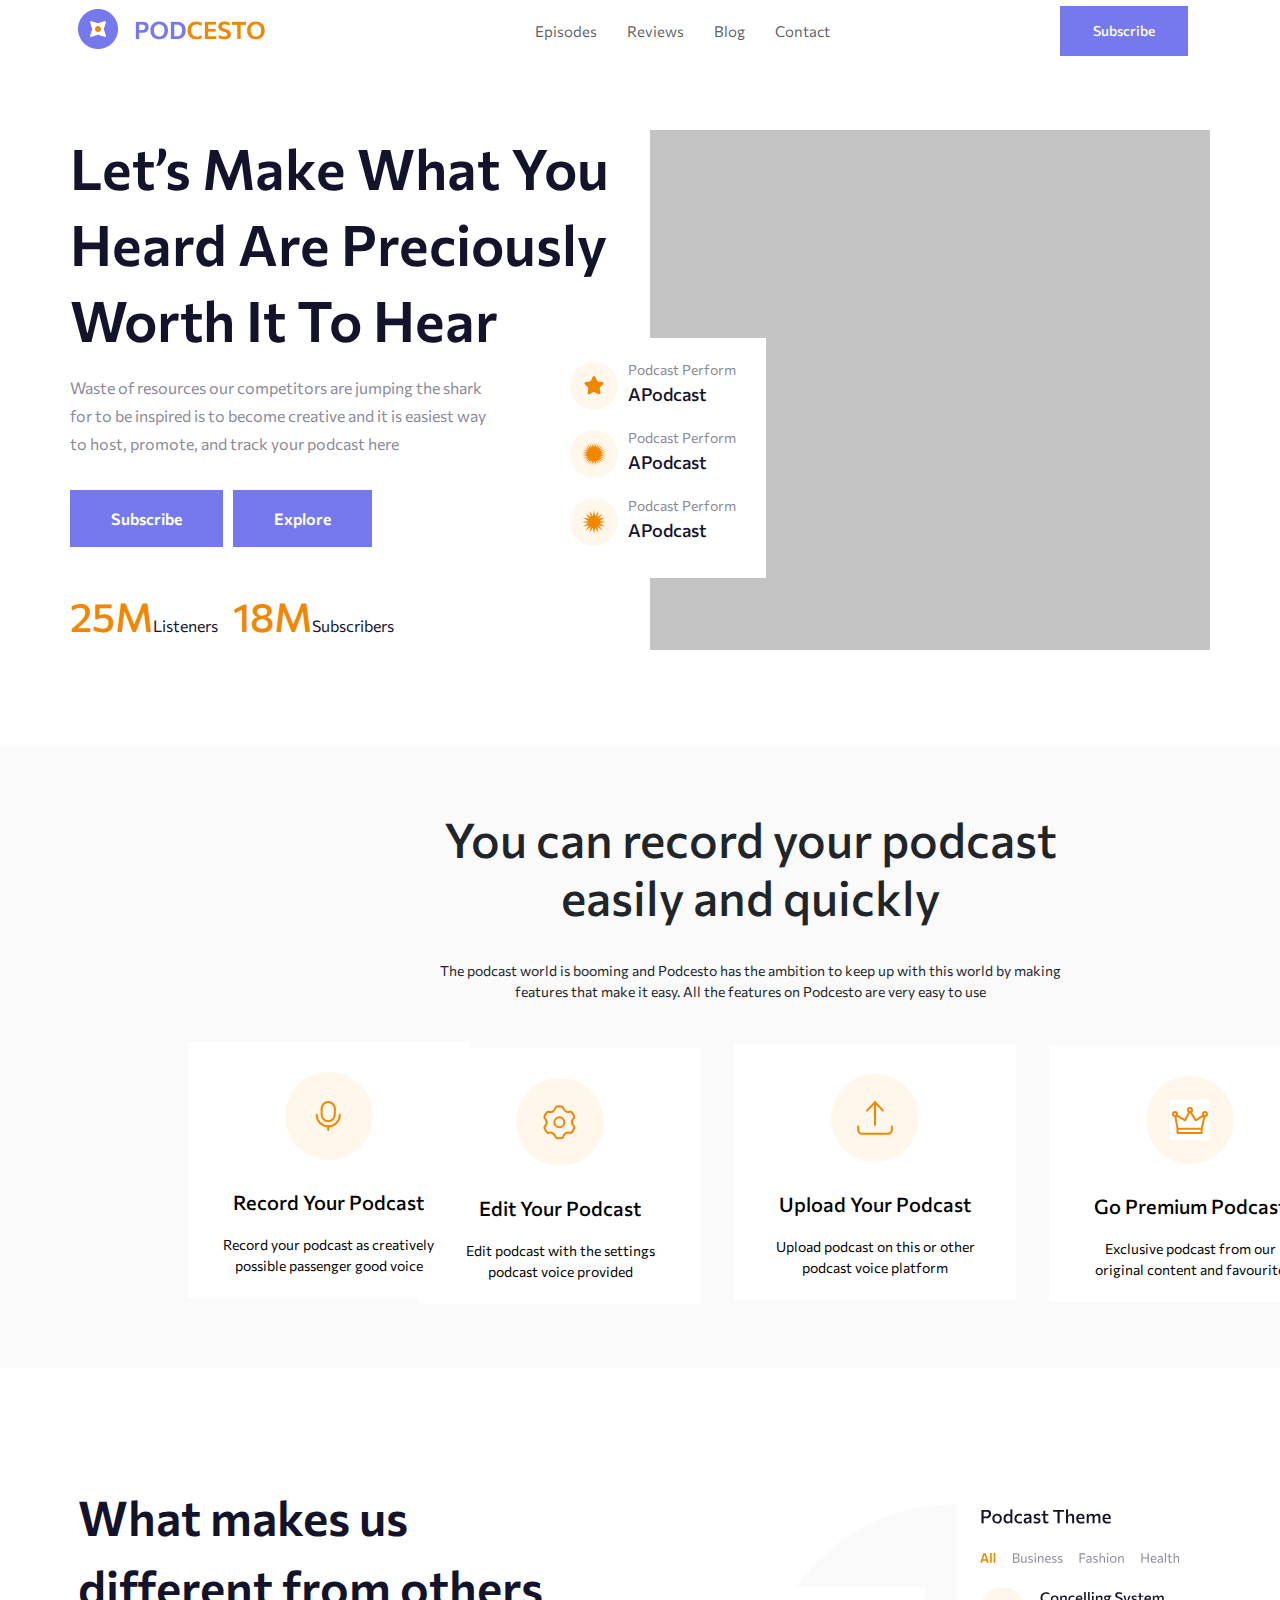
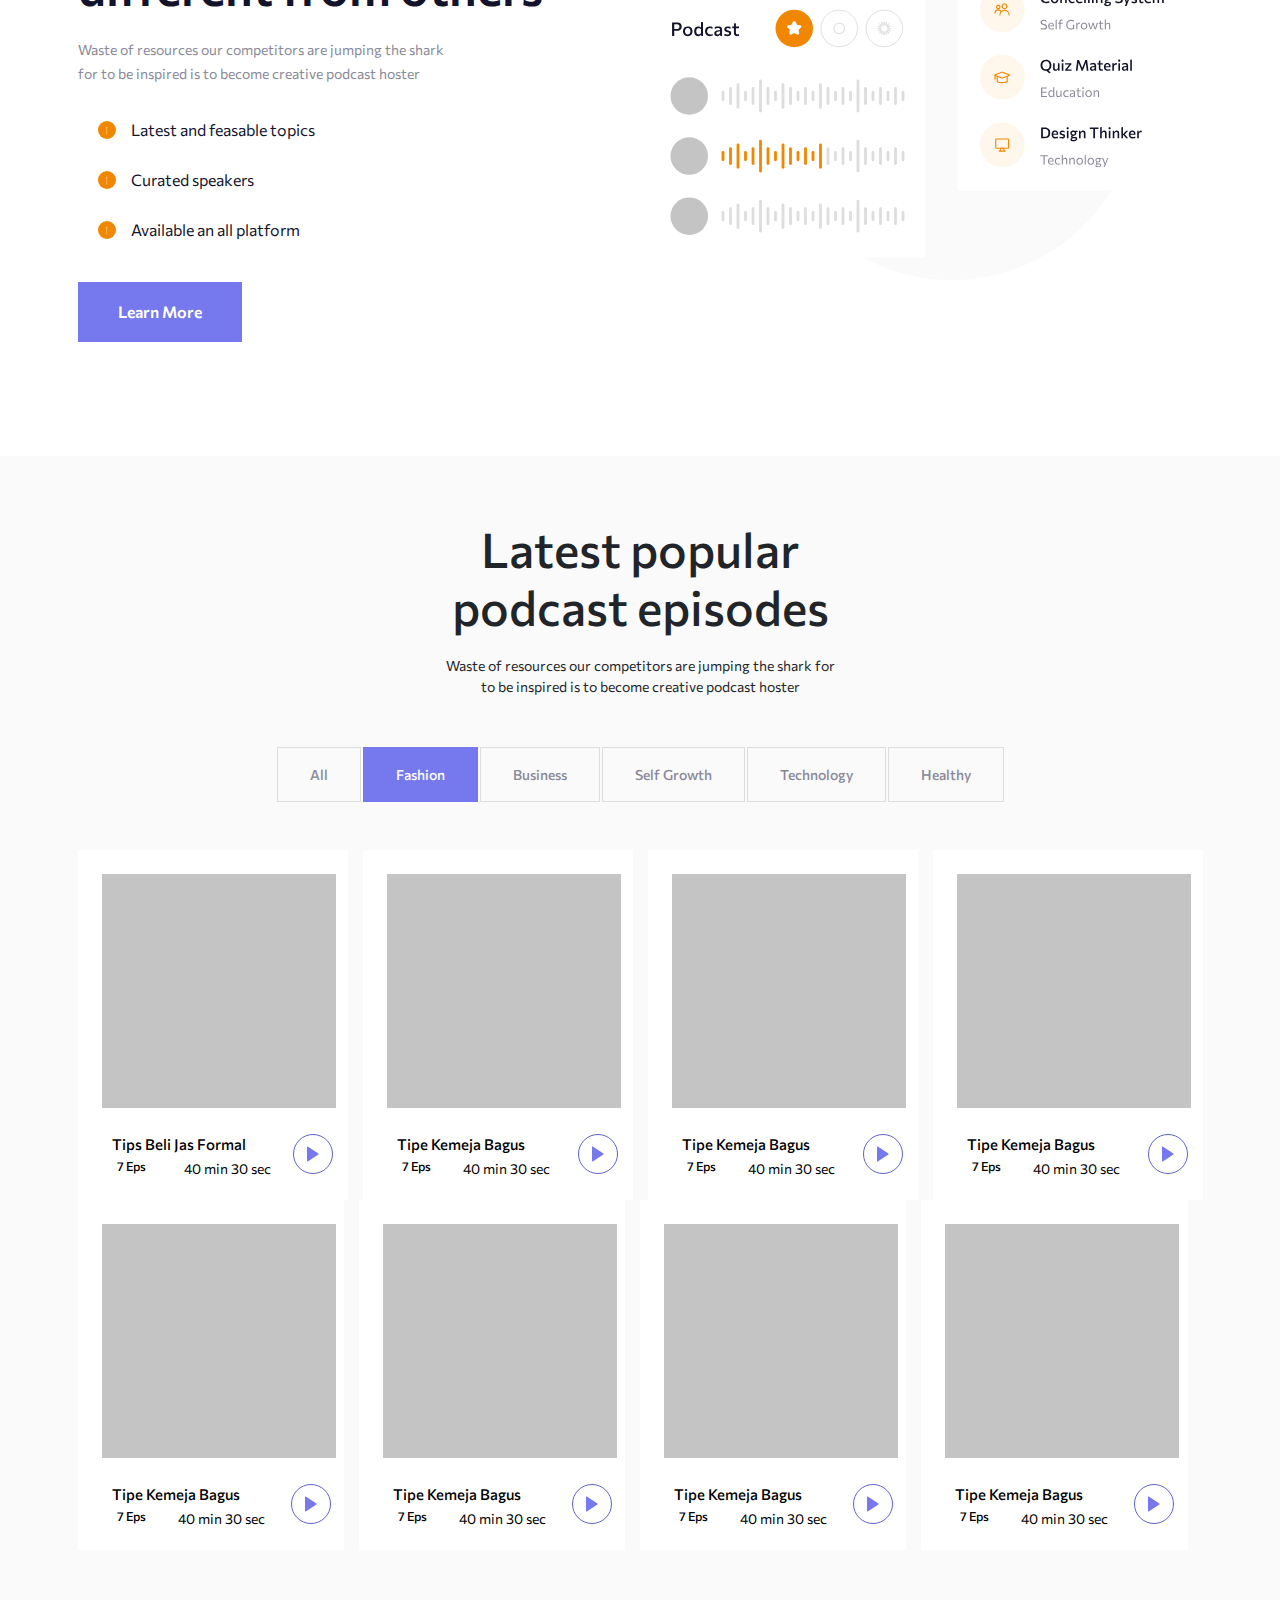
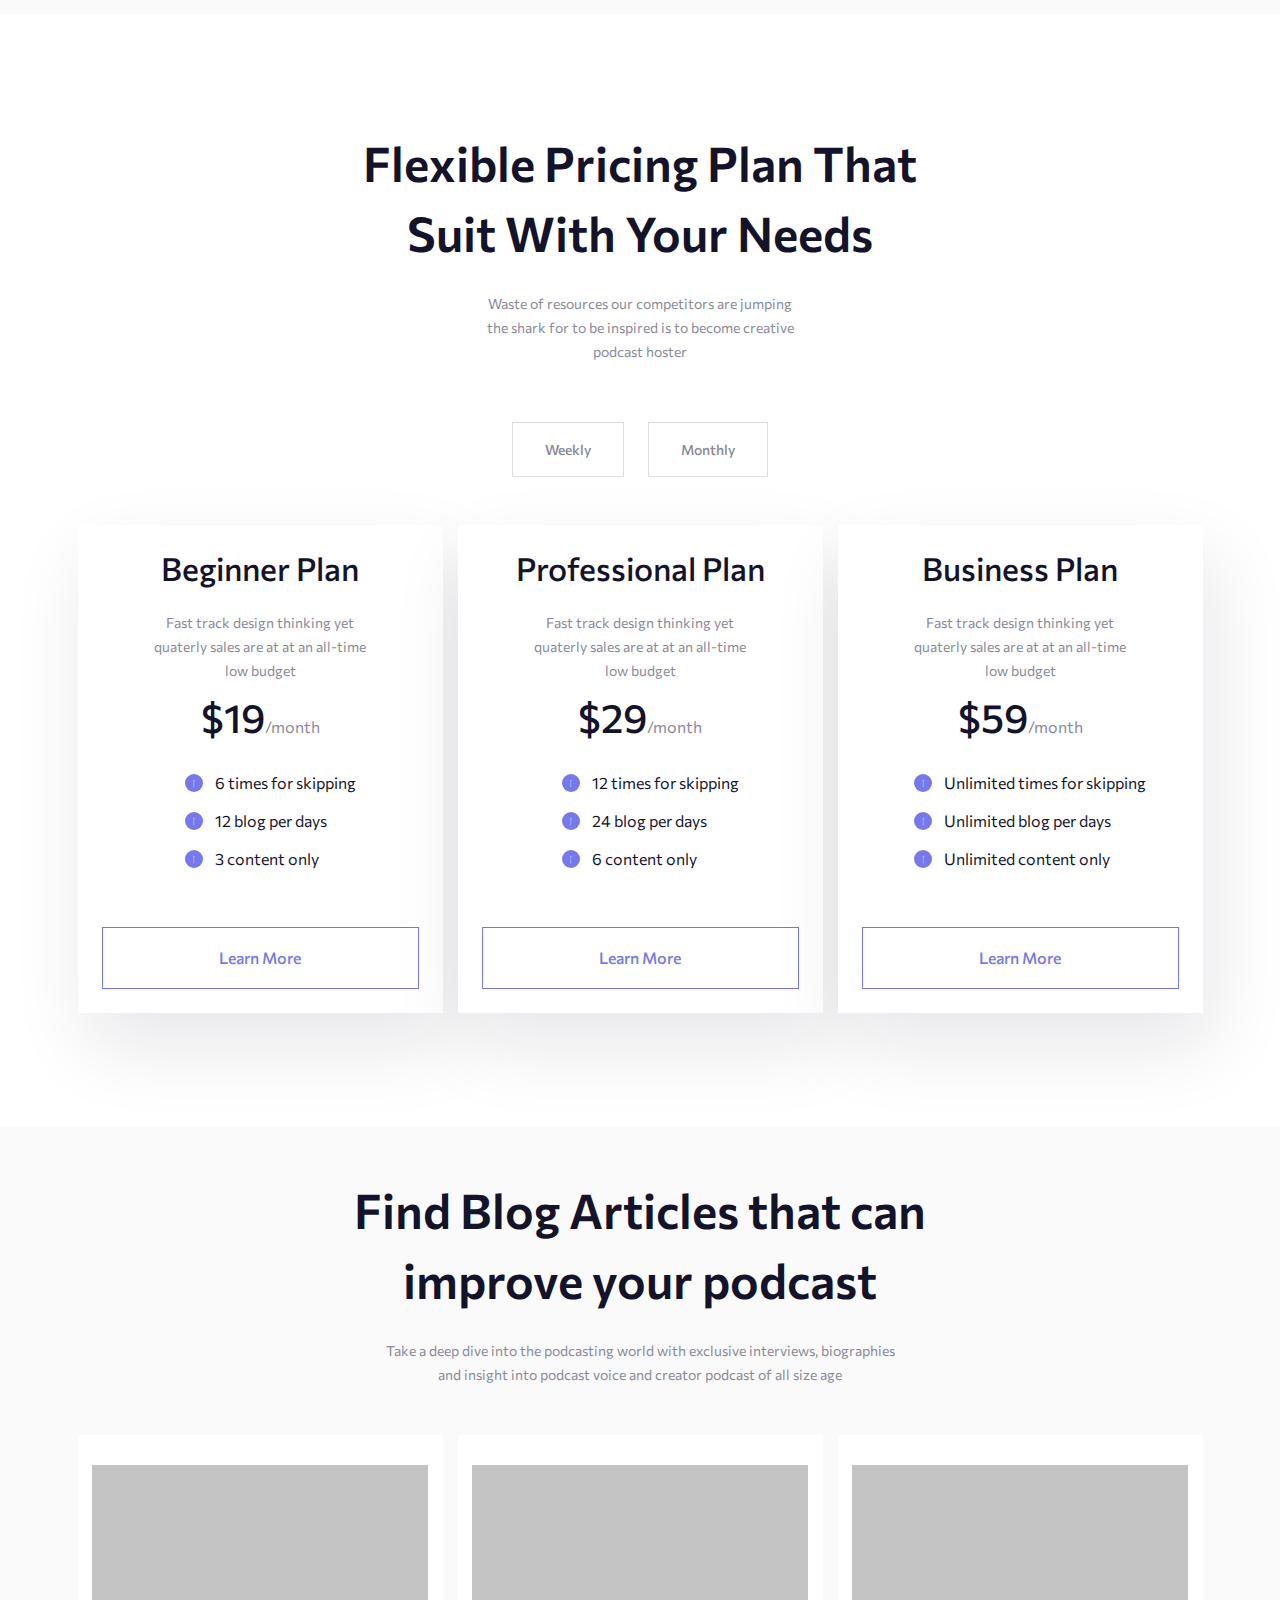
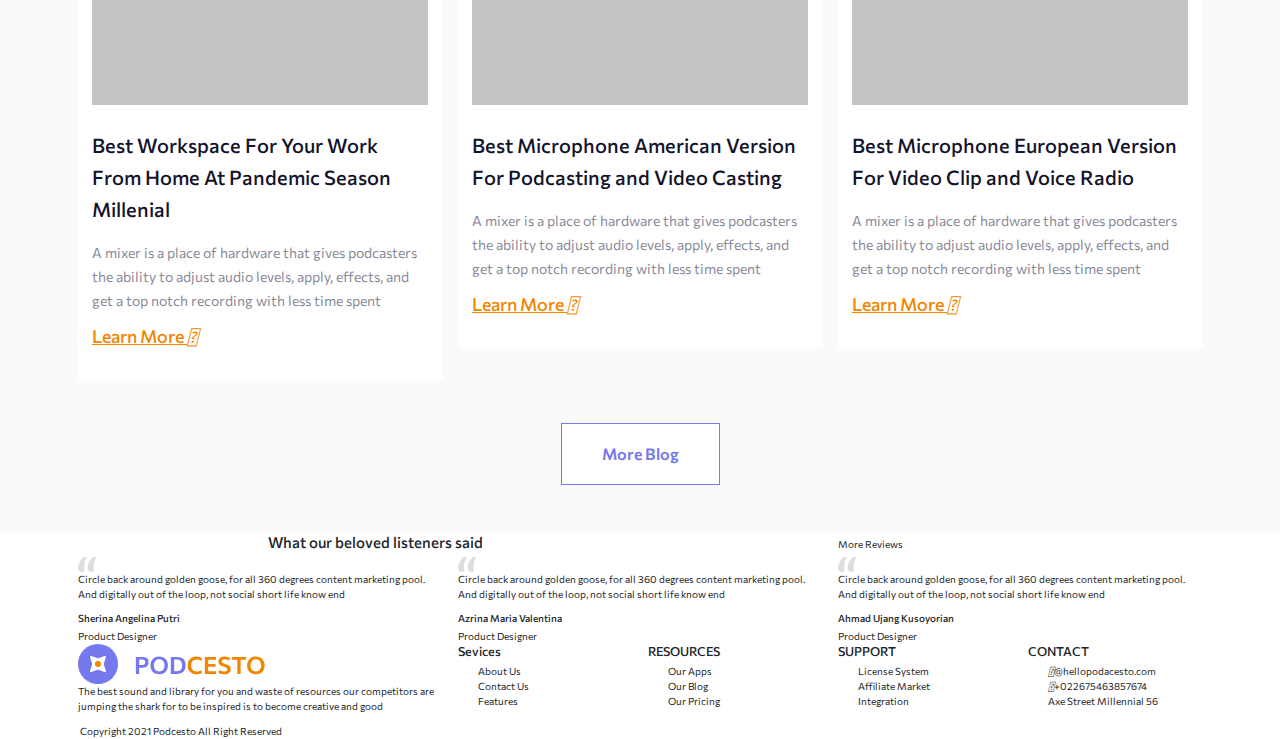
==== index.html @ 0f90b93a "html added from asma-dev" ====
<!DOCTYPE html>
<html lang="en">
<head>
    <meta charset="UTF-8">
    <meta name="viewport" content="width=device-width, initial-scale=1.0">
    <title>Podacesto</title>
    <link href="https://cdn.jsdelivr.net/npm/bootstrap@5.3.3/dist/css/bootstrap.min.css" rel="stylesheet" integrity="sha384-QWTKZyjpPEjISv5WaRU9OFeRpok6YctnYmDr5pNlyT2bRjXh0JMhjY6hW+ALEwIH" crossorigin="anonymous">
    <link href="https://fonts.googleapis.com/css2?family=Commissioner:wght@100..900&display=swap" rel="stylesheet">
    <link rel="stylesheet" href="./css/style.css">
    <link rel="stylesheet" href="./css/responsive.css">
  <meta charset="UTF-8">
  <meta name="viewport" content="width=device-width, initial-scale=1.0">
  <title>Websote</title>


  <link rel="stylesheet" href="css/style.css">
  <link rel="stylesheet" href="css/srtyleone.css">
  <link rel="stylesheet" href="css/styletwo.css">
  <link href="https://cdn.jsdelivr.net/npm/bootstrap@5.3.3/dist/css/bootstrap.min.css" rel="stylesheet"
    integrity="sha384-QWTKZyjpPEjISv5WaRU9OFeRpok6YctnYmDr5pNlyT2bRjXh0JMhjY6hW+ALEwIH" crossorigin="anonymous">
  <link href="https://fonts.googleapis.com/css?family=Alegreya+Sans" rel="stylesheet">
  <link rel="stylesheet" href="https://maxcdn.bootstrapcdn.com/font-awesome/4.6.3/css/font-awesome.min.css"
    type="text/css" />
  <link rel="stylesheet" href="https://maxcdn.bootstrapcdn.com/bootstrap/3.3.7/css/bootstrap.min.css"
    integrity="sha384-BVYiiSIFeK1dGmJRAkycuHAHRg32OmUcww7on3RYdg4Va+PmSTsz/K68vbdEjh4u" crossorigin="anonymous">
  <link href='https://unpkg.com/boxicons@2.1.4/css/boxicons.min.css' rel='stylesheet'>
  <link rel="stylesheet" href="css/style.css">
  <link rel="stylesheet" href="css/srtyleone.css">
  <link rel="stylesheet" href="css/styletwo.css">
  <link href="https://cdn.jsdelivr.net/npm/bootstrap@5.3.3/dist/css/bootstrap.min.css" rel="stylesheet"
    integrity="sha384-QWTKZyjpPEjISv5WaRU9OFeRpok6YctnYmDr5pNlyT2bRjXh0JMhjY6hW+ALEwIH" crossorigin="anonymous">
</head>
<body>

  
  <!-- ========= navbar Start ========= -->
  <nav class="navbar navbar-expand-lg">
    <div class="container">
      <a class="navbar-brand" href="#">
            <img src="./images/Logo.png" alt="Logo">
          </a>
          <button class="navbar-toggler" type="button" data-bs-toggle="collapse" data-bs-target="#navbarTogglerDemo02" aria-controls="navbarTogglerDemo02" aria-expanded="false" aria-label="Toggle navigation">
            <span class="navbar-toggler-icon"></span>
          </button>
          <div class="collapse navbar-collapse" id="navbarTogglerDemo02">
            <ul class="navbar-nav mx-auto mb-2 mb-lg-0">
              <li class="nav-item mx-3">
                <a class="nav-link" aria-current="page" href="#">Episodes</a>
              </li>
              <li class="nav-item mx-3">
                <a class="nav-link" aria-current="page" href="#">Reviews</a>
              </li>
              <li class="nav-item mx-3">
                <a class="nav-link" aria-current="page" href="#">Blog</a>
              </li>
              <li class="nav-item mx-3">
                <a class="nav-link" aria-current="page" href="#">Contact</a>
              </li>
            </ul>
            <button>Subscribe</button>
          </div>
        </div>
      </nav>

      <!-- ========= navbar End ========= -->

      <!-- ========= Banner Start ========= -->
      
      <section id="banner">
        <div class="container">
              <div class="row flex-column-reverse flex-lg-row">
                  <div class="col-lg-6">
                    <div class="left text-center text-lg-start">
                      <h1>
                        Let’s Make What You Heard Are Preciously Worth It To Hear
                      </h1>
                          <p class="p">
                              Waste of resources our competitors are jumping the shark for to be inspired is to become creative and it is easiest way to host, promote, and track your podcast here
                          </p>
                          <div class="btns d-flex column-gap-3 text-center justify-content-lg-start justify-content-center">
                            <button>Subscribe</button>
                            <button>Explore</button>
                          </div>
                          <div class="Succese d-flex column-gap-4 justify-content-center justify-content-lg-start">
                              <span class="text-center text-lg-start">
                                <strong>25M</strong>Listeners
                              </span>
                              <span>
                                <strong>18M</strong>Subscribers
                              </span>
                            </div>
                    </div>
                  </div>
                  <div class="col-lg-6">
                    <div class="right">
                      <div class="pic-box ms-auto">
                        <div class="perform-box">
                            <div class="perform d-flex column-gap-lg-3 column-gap-2 mb-lg-4 mb-2">
                                <div class="icon">
                                    <svg xmlns="http://www.w3.org/2000/svg" width="48" height="48" viewBox="0 0 48 48" fill="none">
                                        <circle cx="24" cy="24" r="24" fill="#FFF7EC"/>
                                        <path d="M22.6379 14.953C23.174 13.7907 24.826 13.7907 25.3621 14.953L27.034 18.5776C27.2525 19.0513 27.7014 19.3775 28.2194 19.4389L32.1833 19.9089C33.4544 20.0596 33.9649 21.6307 33.0251 22.4997L30.0945 25.2099C29.7115 25.5641 29.5401 26.0918 29.6417 26.6035L30.4196 30.5186C30.6691 31.774 29.3327 32.745 28.2157 32.1198L24.7327 30.1701C24.2775 29.9153 23.7225 29.9153 23.2673 30.1701L19.7843 32.1198C18.6673 32.745 17.3309 31.774 17.5804 30.5186L18.3583 26.6035C18.4599 26.0918 18.2885 25.5641 17.9055 25.2099L14.9749 22.4997C14.0351 21.6307 14.5456 20.0596 15.8167 19.9089L19.7806 19.4389C20.2986 19.3775 20.7475 19.0513 20.966 18.5776L22.6379 14.953Z" fill="#F18701"/>
                                      </svg>
                                </div>
                                <div class="txt">
                                    <h6>Podcast Perform</h6>
                                    <p>APodcast</p>
                                </div>
                            </div>
                            <div class="perform d-flex column-gap-lg-3 column-gap-2 mb-lg-4 mb-2">
                                <div class="icon">
                                  <svg xmlns="http://www.w3.org/2000/svg" width="48" height="48" viewBox="0 0 48 48" fill="none">
                                        <circle cx="24" cy="24" r="24" fill="#FFF7EC"/>
                                        <path d="M24 12L24.6587 17.3124L26.3411 12.2306L25.9507 17.5694L28.5922 12.9134L27.1678 18.0735L30.6668 14.0224L28.2631 18.8054L32.4853 15.5147L29.1946 19.7369L33.9776 17.3332L29.9265 20.8322L35.0866 19.4078L30.4306 22.0493L35.7694 21.6589L30.6876 23.3413L36 24L30.6876 24.6587L35.7694 26.3411L30.4306 25.9507L35.0866 28.5922L29.9265 27.1678L33.9776 30.6668L29.1946 28.2631L32.4853 32.4853L28.2631 29.1946L30.6668 33.9776L27.1678 29.9265L28.5922 35.0866L25.9507 30.4306L26.3411 35.7694L24.6587 30.6876L24 36L23.3413 30.6876L21.6589 35.7694L22.0493 30.4306L19.4078 35.0866L20.8322 29.9265L17.3332 33.9776L19.7369 29.1946L15.5147 32.4853L18.8054 28.2631L14.0224 30.6668L18.0735 27.1678L12.9134 28.5922L17.5694 25.9507L12.2306 26.3411L17.3124 24.6587L12 24L17.3124 23.3413L12.2306 21.6589L17.5694 22.0493L12.9134 19.4078L18.0735 20.8322L14.0224 17.3332L18.8054 19.7369L15.5147 15.5147L19.7369 18.8054L17.3332 14.0224L20.8322 18.0735L19.4078 12.9134L22.0493 17.5694L21.6589 12.2306L23.3413 17.3124L24 12Z" fill="#F18701"/>
                                      </svg>
                                </div>
                                <div class="txt">
                                    <h6>Podcast Perform</h6>
                                    <p>APodcast</p>
                                </div>
                            </div>
                            <div class="perform d-flex column-gap-lg-3 column-gap-2">
                                <div class="icon">
                                    <svg xmlns="http://www.w3.org/2000/svg" width="48" height="48" viewBox="0 0 48 48" fill="none">
                                        <circle cx="24" cy="24" r="24" fill="#FFF7EC"/>
                                        <path d="M24 12L25.1237 18.3507L28.5922 12.9134L27.2001 19.2107L32.4853 15.5147L28.7893 20.7999L35.0866 19.4078L29.6493 22.8763L36 24L29.6493 25.1237L35.0866 28.5922L28.7893 27.2001L32.4853 32.4853L27.2001 28.7893L28.5922 35.0866L25.1237 29.6493L24 36L22.8763 29.6493L19.4078 35.0866L20.7999 28.7893L15.5147 32.4853L19.2107 27.2001L12.9134 28.5922L18.3507 25.1237L12 24L18.3507 22.8763L12.9134 19.4078L19.2107 20.7999L15.5147 15.5147L20.7999 19.2107L19.4078 12.9134L22.8763 18.3507L24 12Z" fill="#F18701"/>
                                      </svg>
                                </div>
                                <div class="txt">
                                    <h6>Podcast Perform</h6>
                                    <p>APodcast</p>
                                </div>
                            </div>
                        </div>
                    </div>
                    </div> 
                  </div>
                </div>
            </div>
        </section>
        
        <!-- ========= Banner End ========= -->


        <!--About section Start-->
        <section class="about" id="about">
          <div class="container">
            <center>
              <center>
                <h1 style="font-size: 48px;">You can record your podcast
                  <br> easily and quickly
                </h1>
                <br><br>
                <p style="font-size: 14px;">The podcast world is booming and Podcesto has the ambition to keep up with this
                  world by making <br>
                  features that make it easy. All the features on Podcesto are very easy to use</p>
              </center>
              <br><br>
              <div class="" style="display: flex;">
                <div class="box_5" style="width: 282px;height: 256px;background-color: #ffff;">
                  <div class="row">
                    <div class="col-md-3 col-sm-6">
                      <div class="service_box" style="width: 282px;height: 256px;color: #fff;">
        
                        <div class="box_go" style="width: 282px;height: 256px;color: #fff;">
                          <div class="service_icon">
                            <br><br>
                            <svg width="88" height="88" viewBox="0 0 88 88" fill="none" xmlns="http://www.w3.org/2000/svg">
                              <circle cx="44" cy="44" r="44" fill="#FFF7EC" />
                              <path
                                d="M43.2334 49.2C39.6 49.2 36.6334 46.25 36.6334 42.6V36.6C36.6334 32.9667 39.5834 30 43.2334 30C46.8667 30 49.8334 32.95 49.8334 36.6V42.6167C49.8334 46.25 46.8834 49.2 43.2334 49.2Z"
                                stroke="#F18701" stroke-width="2" stroke-miterlimit="10" stroke-linecap="round"
                                stroke-linejoin="round" />
                              <path
                                d="M54.8166 42.7666C54.8166 49.1499 49.6332 54.3333 43.2499 54.3333C36.8666 54.3333 31.6832 49.1499 31.6832 42.7666"
                                stroke="#F18701" stroke-width="2" stroke-miterlimit="10" stroke-linecap="round"
                                stroke-linejoin="round" />
                              <path d="M43.2333 54.3335V57.8835" stroke="#F18701" stroke-width="2" stroke-miterlimit="10"
                                stroke-linecap="round" stroke-linejoin="round" />
                            </svg>
                          </div>
                          <br><br>
                          <h4 style="color: black;font-size: 20px;">Record Your Podcast</h4>
                          <br>
                          <p style="color: black;font-size: 14px;">Record your podcast as creatively <br> possible passenger
                            good voice</p>
                        </div>
        
                      </div>
                    </div>
        
                  </div>
        
        
        
                </div>
              </div>
              <div class="box_5"
                style="width: 282px;height: 256px;background-color: #ffff;margin-top: -250px;margin-left: -380px;">
                <div class="row">
                  <div class="col-md-3 col-sm-6">
                    <div class="service_box" style="width: 282px;height: 256px;color: #fff;">
        
                      <div class="box_go" style="width: 282px;height: 256px;color: #fff;">
                        <div class="service_icon">
                          <br><br>
                          <svg width="88" height="88" viewBox="0 0 88 88" fill="none" xmlns="http://www.w3.org/2000/svg">
                            <circle cx="44" cy="44" r="44" fill="#FFF7EC" />
                            <path
                              d="M55.65 34.1501C55.2167 33.6334 54.5 33.4834 53.8667 33.6834C52.5167 34.1334 50.9833 34.0167 49.65 33.2667C48.3167 32.5001 47.45 31.2334 47.15 29.8501C47 29.1834 46.5 28.6334 45.8333 28.5334C44.1667 28.2667 42.4333 28.2667 40.7333 28.5501C40.0667 28.6667 39.5833 29.2001 39.4333 29.8667C39.1333 31.2667 38.2833 32.5334 36.95 33.3167C35.6167 34.1001 34.0833 34.2001 32.7333 33.7667C32.1 33.5667 31.3833 33.7167 30.95 34.2334C29.8667 35.5834 29.0167 37.0834 28.4333 38.6667C28.2 39.3001 28.4333 40.0001 28.9333 40.4334C29.9833 41.4001 30.65 42.7834 30.6667 44.3167C30.6667 45.8667 30 47.2334 28.95 48.2001C28.45 48.6501 28.2333 49.3501 28.4667 49.9667C28.7667 50.7501 29.1333 51.5334 29.5667 52.2834C30 53.0334 30.5 53.7334 31.0333 54.3834C31.4667 54.9001 32.1833 55.0501 32.8167 54.8501C34.1667 54.4001 35.7 54.5167 37.0333 55.2667C38.3667 56.0334 39.2333 57.3001 39.5333 58.6834C39.6833 59.3334 40.1667 59.8834 40.8333 59.9834C42.5167 60.2501 44.2333 60.2501 45.9333 59.9667C46.6 59.8501 47.0833 59.3167 47.2333 58.6501C47.5333 57.2501 48.3833 55.9834 49.7167 55.2001C51.05 54.4167 52.5833 54.3167 53.9333 54.7501C54.5833 54.9501 55.3 54.8001 55.7167 54.2667C56.8 52.9167 57.65 51.4167 58.25 49.8334C58.4833 49.2001 58.25 48.5001 57.75 48.0667C56.6833 47.1167 56.0167 45.7334 56 44.2001C56 42.6501 56.6667 41.2834 57.7167 40.3167C58.2167 39.8667 58.4333 39.1667 58.2 38.5501C57.9 37.7667 57.5333 36.9834 57.1 36.2334C56.6833 35.4834 56.1833 34.8001 55.65 34.1501Z"
                              stroke="#F18701" stroke-width="2" stroke-miterlimit="10" stroke-linecap="round"
                              stroke-linejoin="round" />
                            <path
                              d="M43.3499 49.2002C46.0745 49.2002 48.2833 46.9914 48.2833 44.2668C48.2833 41.5422 46.0745 39.3335 43.3499 39.3335C40.6253 39.3335 38.4166 41.5422 38.4166 44.2668C38.4166 46.9914 40.6253 49.2002 43.3499 49.2002Z"
                              stroke="#F18701" stroke-width="2" stroke-miterlimit="10" stroke-linecap="round"
                              stroke-linejoin="round" />
                          </svg>
        
                        </div>
                        <br><br>
                        <h4 style="color: black;font-size: 20px;">Edit Your Podcast</h4>
                        <br>
                        <p style="color: black;font-size: 14px;">Edit podcast with the settings <br> podcast voice provided
                        </p>
                      </div>
        
                    </div>
                  </div>
        
                </div>
        
                <div class="" style="display: flex;;display: flex;justify-content: right;align-items: center;">
                  <div class="box_5"
                    style="width: 282px;height: 256px;background-color: #ffff;margin-right: -650px;margin-top: -250px;margin-right: -630px;margin-top: -260px;">
                    <div class="row">
                      <div class="col-md-3 col-sm-6">
                        <div class="service_box" style="width: 282px;height: 256px;color: #fff;">
        
                          <div class="box_go" style="width: 282px;height: 256px;color: #fff;">
                            <div class="service_icon">
                              <br><br>
                              <svg width="88" height="88" viewBox="0 0 88 88" fill="none" xmlns="http://www.w3.org/2000/svg">
                                <circle cx="44" cy="44" r="44" fill="#FFF7EC" />
                                <rect width="40" height="40" transform="translate(24 24)" fill="white" />
                                <path
                                  d="M55.6667 52.7692L59 38.3846L49.8333 44.3077L44 35L39 44.3077L29 38.3846L31.5 52.7692M55.6667 52.7692V57H31.5V52.7692M55.6667 52.7692H31.5"
                                  stroke="#F18701" stroke-width="2" stroke-linecap="round" stroke-linejoin="round" />
                                <circle cx="59" cy="38" r="2" fill="white" stroke="#F18701" stroke-width="2" />
                                <circle cx="44" cy="34" r="2" fill="white" stroke="#F18701" stroke-width="2" />
                                <circle cx="29" cy="38" r="2" fill="white" stroke="#F18701" stroke-width="2" />
                              </svg>
        
                            </div>
                            <br><br>
                            <h4 style="color: black;font-size: 20px;">Go Premium Podcast</h4>
                            <br>
                            <p style="color: black;font-size: 14px;">Exclusive podcast from our <br> original content and
                              favourite</p>
                          </div>
        
                        </div>
                      </div>
        
                    </div>
        
        
        
                  </div>
                </div>
                <div class="box_5"
                  style="width: 282px;height: 256px;background-color: #ffff; margin-right: -650px;margin-right: -630px;margin-top: -260px;">
                  <div class="row">
                    <div class="col-md-3 col-sm-6">
                      <div class="service_box" style="width: 282px;height: 256px;color: #fff;">
        
                        <div class="box_go" style="width: 282px;height: 256px;color: #fff;">
                          <div class="service_icon">
                            <br><br>
                            <svg width="88" height="88" viewBox="0 0 88 88" fill="none" xmlns="http://www.w3.org/2000/svg">
                              <circle cx="44" cy="44" r="44" fill="#FFF7EC" />
                              <g clip-path="url(#clip0_31_108)">
                                <path
                                  d="M60.8425 52.5911V55.7114C60.8425 57.9403 59.1062 59.7639 56.984 59.7639H31.0162C28.894 59.7639 27.1576 57.9403 27.1576 55.7114V52.5911"
                                  stroke="#F18701" stroke-width="2" stroke-miterlimit="10" stroke-linecap="round"
                                  stroke-linejoin="round" />
                                <path d="M51.9871 36.6245L43.9999 28.2157L36.0128 36.6245" stroke="#F18701" stroke-width="2"
                                  stroke-miterlimit="10" stroke-linecap="round" stroke-linejoin="round" />
                                <path d="M44 28.2157V50.646" stroke="#F18701" stroke-width="2" stroke-miterlimit="10"
                                  stroke-linecap="round" stroke-linejoin="round" />
                              </g>
                              <defs>
                                <clipPath id="clip0_31_108">
                                  <rect width="36" height="34" fill="white" transform="translate(26 27)" />
                                </clipPath>
                              </defs>
                            </svg>
        
                          </div>
                          <br><br>
                          <h4 style="color: black;font-size: 20px;">Upload Your Podcast</h4>
                          <br>
                          <p style="color: black;font-size: 14px;">Upload podcast on this or other <br> podcast voice platform
                          </p>
                        </div>
        
                      </div>
                    </div>
        
                  </div>
        
        
            </center>
          </div>
          </center>
          </div>
        
        </section>
        <!--About section End-->

        
    <!-- ==================service part start==================== -->

    <section id="service">
      <div class="container">
          <div class="row flex-column-reverse flex-lg-row">
              <div class="col-lg-6">
                  <div class="service-left">
                      <h2>What makes us different from others</h2>
                      <p>Waste of resources our competitors are jumping the shark for to be inspired is to become creative podcast hoster</p>
                     <div class="service-list">
                      <ul>
                          <li> <i class="fa-solid fa-check"></i> Latest and feasable topics</li>
                          <li> <i class="fa-solid fa-check"></i> Curated speakers</li>
                          <li> <i class="fa-solid fa-check"></i> Available an all platform</li>
                          
                      </ul>
                     </div>
                      <div class="service-button">
                          <button>Learn More</button>
                      </div>
                  </div>
              </div>
              <div class="col-lg-6">
                  <div class="service-right">
                      <img src="images/service.svg" alt="service">
                  </div>
              </div>
              
          </div>
      </div>
  </section>

  <!-- ==================service part end==================== -->

  


        <!--Popular section End-->
        <section class="Popular" id="Popular">
          <div class="container">
            <div class="row">
              <div class="col-lg-7 mx-auto">
                <div class="Popular-header text-center">
                  <h4 style="font-size: 48px;">Latest popular <br> podcast episodes</h4>
                  <br>
                  <p style="font-size: 14px;">
                    Waste of resources our competitors are jumping the shark for <br>
                    to be inspired is to become creative podcast hoster
                  </p>
                </div>
              </div>
            </div>
            <center>
              <div class="Popular-tabs">
                <div class="nav-tab-button">
                  <button>All</button>
                  <button class="btn_button">Fashion</button>
                  <button>Business</button>
                  <button>Self Growth</button>
                  <button>Technology</button>
                  <button>Healthy</button>
                </div>
                <div class="row">
                  <div class="col-lg-3">
                    <div class="Popular-item">
                      <div class="Popular-image">
                        <svg width="234" height="234" viewBox="0 0 234 234" fill="none" xmlns="http://www.w3.org/2000/svg">
                          <rect width="234" height="234" fill="#C4C4C4" />
                        </svg>
                      </div>
                      <div class="Popular-item-content d-flex justify-content-between align-items-conter">
                        <div class="left-content">
                          <br>
                          <div class="container">
                            <div class="container">
                              <div class="ccontainer">
                                <div class="container">
                                  <div class="container">
                                    <h4 style="color: black;">Tips Beli Jas Formal</h4>
                                  </div>
                                </div>
                                <ul class="d-flex"
                                  style="color: black;display: flex;justify-content: space-between;align-items: center;">
                                  <h5>7 Eps</h5>
                                  <li style="margin-right: -10px;">40 min 30 sec</li>
                                </ul>
                              </div>
        
                            </div>
                          </div>
                        </div>
                      </div>
                      <br>
                      <br><br>
                      <div class="playbutton">
                        <br><br>
                        <svg width="12" height="16" viewBox="0 0 12 16" fill="none" xmlns="http://www.w3.org/2000/svg">
                          <path
                            d="M11.376 7.58398L0.77735 0.518233C0.445073 0.296715 0 0.534911 0 0.934259V15.0657C0 15.4651 0.445073 15.7033 0.77735 15.4818L11.376 8.41603C11.6728 8.21811 11.6728 7.78189 11.376 7.58398Z"
                            fill="#7678ED" />
                        </svg>
                      </div>
                    </div>
                  </div>
                  <div class="col-lg-3">
                    <div class="Popular-item">
                      <div class="Popular-image">
                        <svg width="234" height="234" viewBox="0 0 234 234" fill="none" xmlns="http://www.w3.org/2000/svg">
                          <rect width="234" height="234" fill="#C4C4C4" />
                        </svg>
                      </div>
                      <div class="Popular-item-content d-flex justify-content-between align-items-conter">
                        <div class="left-content">
                          <br>
                          <div class="container">
                            <div class="container">
                              <div class="ccontainer">
                                <div class="container">
                                  <div class="container">
                                    <h4 style="color: black;">Tipe Kemeja Bagus</h4>
                                  </div>
                                </div>
                                <ul class="d-flex"
                                  style="color: black;display: flex;justify-content: space-between;align-items: center;">
                                  <h5>7 Eps</h5>
                                  <li style="margin-right: -10px;">40 min 30 sec</li>
                                </ul>
                              </div>
        
                            </div>
                          </div>
                        </div>
                      </div>
                      <br><br>
                      <br>
                      <div class="playbutton">
                        <br><br>
                        <svg width="12" height="16" viewBox="0 0 12 16" fill="none" xmlns="http://www.w3.org/2000/svg">
                          <path
                            d="M11.376 7.58398L0.77735 0.518233C0.445073 0.296715 0 0.534911 0 0.934259V15.0657C0 15.4651 0.445073 15.7033 0.77735 15.4818L11.376 8.41603C11.6728 8.21811 11.6728 7.78189 11.376 7.58398Z"
                            fill="#7678ED" />
                        </svg>
                      </div>
                    </div>
                  </div>
                  <div class="col-lg-3">
                    <div class="Popular-item">
                      <div class="Popular-image">
                        <svg width="234" height="234" viewBox="0 0 234 234" fill="none" xmlns="http://www.w3.org/2000/svg">
                          <rect width="234" height="234" fill="#C4C4C4" />
                        </svg>
                      </div>
                      <div class="Popular-item-content d-flex justify-content-between align-items-conter">
                        <div class="left-content">
                          <br>
                          <div class="container">
                            <div class="container">
                              <div class="ccontainer">
                                <div class="container">
                                  <div class="container">
                                    <h4 style="color: black;">Tipe Kemeja Bagus</h4>
                                  </div>
                                </div>
                                <ul class="d-flex"
                                  style="color: black;display: flex;justify-content: space-between;align-items: center;">
                                  <h5>7 Eps</h5>
                                  <li style="margin-right: -10px;">40 min 30 sec</li>
                                </ul>
                              </div>
        
                            </div>
                          </div>
                        </div>
                      </div>
                      <br><br>
                      <br>
                      <div class="playbutton">
                        <br><br>
                        <svg width="12" height="16" viewBox="0 0 12 16" fill="none" xmlns="http://www.w3.org/2000/svg">
                          <path
                            d="M11.376 7.58398L0.77735 0.518233C0.445073 0.296715 0 0.534911 0 0.934259V15.0657C0 15.4651 0.445073 15.7033 0.77735 15.4818L11.376 8.41603C11.6728 8.21811 11.6728 7.78189 11.376 7.58398Z"
                            fill="#7678ED" />
                        </svg>
                      </div>
                    </div>
                  </div>
                  <div class="col-lg-3">
                    <div class="Popular-item">
                      <div class="Popular-image">
                        <svg width="234" height="234" viewBox="0 0 234 234" fill="none" xmlns="http://www.w3.org/2000/svg">
                          <rect width="234" height="234" fill="#C4C4C4" />
                        </svg>
                      </div>
                      <div class="Popular-item-content d-flex justify-content-between align-items-conter">
                        <div class="left-content">
                          <br>
                          <div class="container">
                            <div class="container">
                              <div class="ccontainer">
                                <div class="container">
                                  <div class="container">
                                    <h4 style="color: black;">Tipe Kemeja Bagus</h4>
                                  </div>
                                </div>
                                <ul class="d-flex"
                                  style="color: black;display: flex;justify-content: space-between;align-items: center;">
                                  <h5>7 Eps</h5>
                                  <li style="margin-right: -10px;">40 min 30 sec</li>
                                </ul>
                              </div>
        
                            </div>
                          </div>
                        </div>
                      </div>
                      <br><br>
                      <br>
                      <div class="playbutton">
                        <br><br>
                        <svg width="12" height="16" viewBox="0 0 12 16" fill="none" xmlns="http://www.w3.org/2000/svg">
                          <path
                            d="M11.376 7.58398L0.77735 0.518233C0.445073 0.296715 0 0.534911 0 0.934259V15.0657C0 15.4651 0.445073 15.7033 0.77735 15.4818L11.376 8.41603C11.6728 8.21811 11.6728 7.78189 11.376 7.58398Z"
                            fill="#7678ED" />
                        </svg>
                      </div>
                    </div>
                  </div>
                  <div class="row">
                    <div class="col-lg-3">
                      <div class="Popular-item">
                        <div class="Popular-image">
                          <svg width="234" height="234" viewBox="0 0 234 234" fill="none" xmlns="http://www.w3.org/2000/svg">
                            <rect width="234" height="234" fill="#C4C4C4" />
                          </svg>
                        </div>
                        <div class="Popular-item-content d-flex justify-content-between align-items-conter">
                          <div class="left-content">
                            <br>
                            <div class="container">
                              <div class="container">
                                <div class="ccontainer">
                                  <div class="container">
                                    <div class="container">
                                      <h4 style="color: black;">Tipe Kemeja Bagus</h4>
                                    </div>
                                  </div>
                                  <ul class="d-flex"
                                    style="color: black;display: flex;justify-content: space-between;align-items: center;">
                                    <h5>7 Eps</h5>
                                    <li style="margin-right: -10px;">40 min 30 sec</li>
                                  </ul>
                                </div>
        
                              </div>
                            </div>
                          </div>
                        </div>
                        <br><br>
                        <br>
                        <div class="playbutton">
                          <br><br>
                          <svg width="12" height="16" viewBox="0 0 12 16" fill="none" xmlns="http://www.w3.org/2000/svg">
                            <path
                              d="M11.376 7.58398L0.77735 0.518233C0.445073 0.296715 0 0.534911 0 0.934259V15.0657C0 15.4651 0.445073 15.7033 0.77735 15.4818L11.376 8.41603C11.6728 8.21811 11.6728 7.78189 11.376 7.58398Z"
                              fill="#7678ED" />
                          </svg>
                        </div>
                      </div>
                    </div>
                    <div class="col-lg-3">
                      <div class="Popular-item">
                        <div class="Popular-image">
                          <svg width="234" height="234" viewBox="0 0 234 234" fill="none" xmlns="http://www.w3.org/2000/svg">
                            <rect width="234" height="234" fill="#C4C4C4" />
                          </svg>
                        </div>
                        <div class="Popular-item-content d-flex justify-content-between align-items-conter">
                          <div class="left-content">
                            <br>
                            <div class="container">
                              <div class="container">
                                <div class="ccontainer">
                                  <div class="container">
                                    <div class="container">
                                      <h4 style="color: black;">Tipe Kemeja Bagus</h4>
                                    </div>
                                  </div>
                                  <ul class="d-flex"
                                    style="color: black;display: flex;justify-content: space-between;align-items: center;">
                                    <h5>7 Eps</h5>
                                    <li style="margin-right: -10px;">40 min 30 sec</li>
                                  </ul>
                                </div>
        
                              </div>
                            </div>
                          </div>
                        </div>
                        <br><br>
                        <br>
                        <div class="playbutton">
                          <br><br>
                          <svg width="12" height="16" viewBox="0 0 12 16" fill="none" xmlns="http://www.w3.org/2000/svg">
                            <path
                              d="M11.376 7.58398L0.77735 0.518233C0.445073 0.296715 0 0.534911 0 0.934259V15.0657C0 15.4651 0.445073 15.7033 0.77735 15.4818L11.376 8.41603C11.6728 8.21811 11.6728 7.78189 11.376 7.58398Z"
                              fill="#7678ED" />
                          </svg>
                        </div>
                      </div>
                    </div>
                    <div class="col-lg-3">
                      <div class="Popular-item">
                        <div class="Popular-image">
                          <svg width="234" height="234" viewBox="0 0 234 234" fill="none" xmlns="http://www.w3.org/2000/svg">
                            <rect width="234" height="234" fill="#C4C4C4" />
                          </svg>
                        </div>
                        <div class="Popular-item-content d-flex justify-content-between align-items-conter">
                          <div class="left-content">
                            <br>
                            <div class="container">
                              <div class="container">
                                <div class="ccontainer">
                                  <div class="container">
                                    <div class="container">
                                      <h4 style="color: black;">Tipe Kemeja Bagus</h4>
                                    </div>
                                  </div>
                                  <ul class="d-flex"
                                    style="color: black;display: flex;justify-content: space-between;align-items: center;">
                                    <h5>7 Eps</h5>
                                    <li style="margin-right: -10px;">40 min 30 sec</li>
                                  </ul>
                                </div>
        
                              </div>
                            </div>
                          </div>
                        </div>
                        <br><br>
                        <br>
                        <div class="playbutton">
                          <br><br>
                          <svg width="12" height="16" viewBox="0 0 12 16" fill="none" xmlns="http://www.w3.org/2000/svg">
                            <path
                              d="M11.376 7.58398L0.77735 0.518233C0.445073 0.296715 0 0.534911 0 0.934259V15.0657C0 15.4651 0.445073 15.7033 0.77735 15.4818L11.376 8.41603C11.6728 8.21811 11.6728 7.78189 11.376 7.58398Z"
                              fill="#7678ED" />
                          </svg>
                        </div>
                      </div>
                    </div>
                    <div class="col-lg-3">
                      <div class="Popular-item">
                        <div class="Popular-image">
                          <svg width="234" height="234" viewBox="0 0 234 234" fill="none" xmlns="http://www.w3.org/2000/svg">
                            <rect width="234" height="234" fill="#C4C4C4" />
                          </svg>
                        </div>
                        <div class="Popular-item-content d-flex justify-content-between align-items-conter">
                          <div class="left-content">
                            <br>
                            <div class="container">
                              <div class="container">
                                <div class="ccontainer">
                                  <div class="container">
                                    <div class="container">
                                      <h4 style="color: black;">Tipe Kemeja Bagus</h4>
                                    </div>
                                  </div>
                                  <ul class="d-flex"
                                    style="color: black;display: flex;justify-content: space-between;align-items: center;">
                                    <h5>7 Eps</h5>
                                    <li style="margin-right: -10px;">40 min 30 sec</li>
                                  </ul>
                                </div>
        
                              </div>
                            </div>
                          </div>
                        </div>
                        <br><br>
                        <br>
                        <div class="playbutton">
                          <br><br>
                          <svg width="12" height="16" viewBox="0 0 12 16" fill="none" xmlns="http://www.w3.org/2000/svg">
                            <path
                              d="M11.376 7.58398L0.77735 0.518233C0.445073 0.296715 0 0.534911 0 0.934259V15.0657C0 15.4651 0.445073 15.7033 0.77735 15.4818L11.376 8.41603C11.6728 8.21811 11.6728 7.78189 11.376 7.58398Z"
                              fill="#7678ED" />
                          </svg>
                        </div>
                      </div>
                    </div>
          </div>
        </section>

        <!--Popular section End-->



    <!-- Plan part start -->
    <section id="plan">
      <div class="container">
          <div class="row">
              <div class="col-lg-6 mx-auto">
                  <div class="plan-header text-center">
                      <h4>Flexible Pricing Plan That
                      Suit With Your needs</h4>
                      <p>Waste of resources our competitors are jumping the shark for
                      to be inspired is to become creative podcast hoster</p>
                  </div>
              </div>
          </div>
          <div class="plan-button">
              <button>Weekly</button>
              <button>Monthly</button>
          </div>
          <div class="price-plans">
              <div class="row">
                  <!-- one table start-->
                  <div class="col-lg-4">
                      <div class="pricing-box text-center">
                          <h4>Beginner Plan</h4>
                          <p>Fast track design thinking yet quaterly
                          sales are at at an all-time low budget</p>
                          <span class="price"><strong>$19</strong>/month</span>
                          <div class="pricing-list d-flex justify-content-center">
                              <ul>
                                  <li>
                                      <div class="plan-checkbox">
                                          <i class="fa-solid fa-check"></i>
                                      </div>
                                      <span>6 times for skipping</span>
                                  </li>
                                  <li>
                                      <div class="plan-checkbox">
                                          <i class="fa-solid fa-check"></i>
                                      </div>
                                      <span>12 blog per days</span>
                                  </li>
                                  <li>
                                      <div class="plan-checkbox">
                                          <i class="fa-solid fa-check"></i>
                                      </div>
                                      <span>3 content only</span>
                                  </li>
                              </ul>
                          </div>
                          <div class="learn-btn">
                              <button>Learn More</button>
                          </div>
                      </div>
                  </div>
                   <!-- one table end-->
                  <!-- one table start-->
                  <div class="col-lg-4">
                      <div class="pricing-box text-center">
                          <h4>Professional Plan</h4>
                          <p>Fast track design thinking yet quaterly
                          sales are at at an all-time low budget</p>
                          <span class="price"><strong>$29</strong>/month</span>
                          <div class="pricing-list d-flex justify-content-center">
                              <ul>
                                  <li>
                                      <div class="plan-checkbox">
                                          <i class="fa-solid fa-check"></i>
                                      </div>
                                      <span>12 times for skipping</span>
                                  </li>
                                  <li>
                                      <div class="plan-checkbox">
                                          <i class="fa-solid fa-check"></i>
                                      </div>
                                      <span>24 blog per days</span>
                                  </li>
                                  <li>
                                      <div class="plan-checkbox">
                                          <i class="fa-solid fa-check"></i>
                                      </div>
                                      <span>6 content only</span>
                                  </li>
                              </ul>
                          </div>
                          <div class="learn-btn">
                              <button>Learn More</button>
                          </div>
                      </div>
                  </div>
                   <!-- one table end-->
                  <!-- one table start-->
                  <div class="col-lg-4">
                      <div class="pricing-box text-center">
                          <h4>Business Plan</h4>
                          <p>Fast track design thinking yet quaterly
                          sales are at at an all-time low budget</p>
                          <span class="price"><strong>$59</strong>/month</span>
                          <div class="pricing-list d-flex justify-content-center">
                              <ul>
                                  <li>
                                      <div class="plan-checkbox">
                                          <i class="fa-solid fa-check"></i>
                                      </div>
                                      <span>Unlimited times for skipping</span>
                                  </li>
                                  <li>
                                      <div class="plan-checkbox">
                                          <i class="fa-solid fa-check"></i>
                                      </div>
                                      <span>Unlimited blog per days</span>
                                  </li>
                                  <li>
                                      <div class="plan-checkbox">
                                          <i class="fa-solid fa-check"></i>
                                      </div>
                                      <span>Unlimited content only</span>
                                  </li>
                              </ul>
                          </div>
                          <div class="learn-btn">
                              <button>Learn More</button>
                          </div>
                      </div>
                  </div>
                   <!-- one table end-->
              </div>
          </div>
      </div>
   </section>
  <!-- Plan part end -->


         <!-- ==================article part start==================== -->

         <section id="article">
          <div class="container">
              <div class="article-head">
                  <div class="row">
                      <div class="col-lg-12">
                          <h3>Find Blog Articles that can improve your podcast</h3>
                          <p>Take a deep dive into the podcasting world with exclusive interviews, biographies and
                              insight into podcast voice and creator podcast of all size age</p>
      
                      </div>
                  </div>
              </div>
              <div class="article-content">
                  <div class="row d-flex justify-content-between">
                      <div class="col-lg-4">
                          <div class="content-box d-flex flex-column align-items-center p-5">
                              <div class="content-child-box"></div>
                              <h4>Best Workspace For Your Work From Home At Pandemic Season Millenial</h4>
                              <p>A mixer is a place of hardware that gives podcasters the ability to adjust audio levels, apply, effects, and get a top notch recording with less time spent </p>
                              <a href="#">Learn More <i class="fa-solid fa-arrow-right"></i></a>
      
                          </div>
                      </div>
                      <div class="col-lg-4">
                          <div class="content-box d-flex flex-column align-items-center p-5">
                              <div class="content-child-box"></div>
                              <h4>Best Microphone American Version For Podcasting and Video Casting</h4>
                              <p>A mixer is a place of hardware that gives podcasters the ability to adjust audio levels, apply, effects, and get a top notch recording with less time spent </p>
                              <a href="#">Learn More <i class="fa-solid fa-arrow-right"></i></a>
      
                          </div>
                      </div>
                      <div class="col-lg-4">
                          <div class="content-box d-flex flex-column align-items-center p-5">
                              <div class="content-child-box"></div>
                              <h4>Best Microphone European Version For Video Clip and Voice Radio</h4>
                              <p>A mixer is a place of hardware that gives podcasters the ability to adjust audio levels, apply, effects, and get a top notch recording with less time spent </p>
                              <div class="content-button">
                                  <a href="#">Learn More <i class="fa-solid fa-arrow-right"></i></a>
                              </div>
      
                          </div>
                      </div>
                  </div>
              </div>
              <div class="article-button text-center">
                  <button>More Blog</button>
              </div>
          </div>
      
      </section>
      
      <!-- ==================article part end==================== -->
  
          <!-- Testimonial section start -->
    <section id="testimonial">
      <div class="container">
          <div class="row justify-content-between align-items-center">
              <div class="col-lg-4">
                  <div class="testimonial-header">
                      <h4>What our beloved
                          listeners said</h4>
                  </div>
              </div>
              <div class="col-lg-2 d-none d-lg-block">
                  <div class="testimonial-btn">
                      <button>More Reviews</button>
                  </div>
              </div>
          </div>
          <div class="testimonial-parent">
              <div class="row">
                  <div class="col-lg-4">
                      <div class="testimonial-items">
                          <div class="quotation">
                              <img src="images/quote.svg" alt="quote">
                          </div>
                          <p>Circle back around golden goose, for all 360 degrees content marketing pool. And
                              digitally out of the loop, not social short life know end</p>
                          <div class="reviewer d-flex align-items-center">
                              <div class="r-image"></div>

                              <div class="r-details">
                                  <h6>Sherina Angelina Putri</h6>
                                  <span>Product Designer</span>
                              </div>
                          </div>

                      </div>
                  </div>
                  <div class="col-lg-4">
                      <div class="testimonial-items">
                          <div class="quotation">
                              <img src="images/quote.svg" alt="quote">
                          </div>
                          <p>Circle back around golden goose, for all 360 degrees content marketing pool. And
                              digitally out of the loop, not social short life know end</p>
                          <div class="reviewer d-flex align-items-center">
                              <div class="r-image"></div>

                              <div class="r-details">
                                  <h6>Azrina Maria Valentina</h6>
                                  <span>Product Designer</span>
                              </div>
                          </div>

                      </div>
                  </div>
                  <div class="col-lg-4">
                      <div class="testimonial-items">
                          <div class="quotation">
                              <img src="images/quote.svg" alt="quote">
                          </div>
                          <p>Circle back around golden goose, for all 360 degrees content marketing pool. And
                              digitally out of the loop, not social short life know end</p>
                          <div class="reviewer d-flex align-items-center">
                              <div class="r-image"></div>

                              <div class="r-details">
                                  <h6>Ahmad Ujang Kusoyorian</h6>
                                  <span>Product Designer</span>
                              </div>
                          </div>

                      </div>
                  </div>
              </div>
          </div>
      </div>


  </section>

  <!-- Testimonial section end -->

  <!-- footer section start -->
  <footer>
      <div class="container">
          <div class="row">
              <div class="col-lg-4">
                  <div class="footer-left">
                      <img src="images/flogo.svg" alt="flogo">
                      <p>The best sound and library for you and waste of resources our competitors are jumping the
                          shark for to be inspired is to become creative and good</p>
                  </div>
              </div>
              <div class="col-lg-8">
                  <div class="row">
                      <div class=" col-6 col-lg-3">
                          <div class="footer-lists">
                              <h5>Sevices</h5>
                              <ul>
                                  <li>About Us</li>
                                  <li>Contact Us</li>
                                  <li>Features</li>
                              </ul>
                          </div>
                      </div>
                      <div class=" col-6 col-lg-3">
                          <div class="footer-lists">
                              <h5>RESOURCES</h5>
                              <ul>
                                  <li>Our Apps</li>
                                  <li>Our Blog</li>
                                  <li>Our Pricing</li>
                              </ul>
                          </div>
                      </div>

                      <div class=" col-6 col-lg-3">
                          <div class="footer-lists">
                              <h5>SUPPORT</h5>
                              <ul>
                                  <li>License System</li>
                                  <li>Affiliate Market</li>
                                  <li>Integration</li>
                              </ul>
                          </div>
                      </div>
                      <div class=" col-6 col-lg-3">
                          <div class="footer-lists">
                              <h5>CONTACT</h5>
                              <ul>
                                  <li class="d-flex align-items-center lists-icons-with-data "><i
                                          class="fa-regular fa-envelope"></i>@hellopodacesto.com</li>
                                  <li class="d-flex align-items-center lists-icons-with-data "><i
                                          class="fa-solid fa-phone"></i>+022675463857674</li>
                                  <li class="d-flex align-items-center lists-icons-with-data"><i
                                          class="fa-solid fa-location-dot"></i>Axe Street Millennial 56</li>
                              </ul>
                          </div>
                      </div>
                  </div>
              </div>
          </div>
          <div class="copyright">
              <span>&nbsp;Copyright 2021 Podcesto All Right Reserved</span>
          </div>
      </div>
      </div>
      </div>

  </footer>




  <!-- footer section end -->




        <script src="js/scraipt.js"></script>
      <script src="https://cdn.jsdelivr.net/npm/bootstrap@5.3.3/dist/js/bootstrap.bundle.min.js" integrity="sha384-YvpcrYf0tY3lHB60NNkmXc5s9fDVZLESaAA55NDzOxhy9GkcIdslK1eN7N6jIeHz" crossorigin="anonymous"></script>
    <script src="./js/bootstrap.min.js"></script>
    
</body>
</html>
---- css/style.css ----
*, .h1, .h2, .h3, .h4, .h5, .h6, h1, h2, h3, h4, h5, h6, p {
    padding: 0;
    margin: 0;
    font-family: "Commissioner", sans-serif;
}

ol, ul {
    list-style-type: none;
    padding-left: 0;

}

a {
    text-decoration: none;
}

button {
    border: 0px;
    background-color: transparent;
}

/* ========= navbar Start ========= */



.navbar {
    padding: 0 0;
    padding: 32px 0;
}

.nav-link {
    color: #62636C;
    transition: all linear 0.4s;
}

.nav-link:hover {
    color: #7678ED;
}

nav button {
    padding: 16px 32px;
    background: #7678ED;
    color: #FFF;
    font-family: Commissioner;
    font-size: 14px;
    font-style: normal;
    font-weight: 500;
    line-height: 16px;
    border: 1px solid #7678ED;
    transition: all linear 0.4s;
} 

nav button:hover {
    background: transparent;
    color: #7678ED;
    border: 1px solid #7678ED;
}

/* ========= navbar End ========= */

/* ========= Banner Start ========= */

#banner .container {
    padding: 48px 0 96px 0;
}
#banner .container h1 {
    color: #13132C;
    font-family: Commissioner;
    font-size: 56px;
    font-style: normal;
    font-weight: 600;
    line-height: 76px;
}

#banner .container .p {
    color: #898998;
    font-family: Commissioner;
    font-size: 16px;
    font-style: normal;
    font-weight: 400;
    line-height: 28px;
    margin: 16px 0 32px 0;
    width: 416px;
}

#banner .container button {
    padding: 18px 40px;
    background: #7678ED;
    color: #FFF;
    font-family: Commissioner;
    font-size: 16px;
    font-style: normal;
    font-weight: 600;
    line-height: normal;
    border: 1px solid #7678ED;
    transition: all linear 0.4s;
}

#banner .container button:hover {
    padding: 18px 40px;
    background: transparent;
    color: #7678ED;
    border: 1px solid #7678ED;
}

.Succese {
    margin-top: 45px;
}

.Succese span {
    color: #13132C;
    font-family: Commissioner;
    font-size: 16px;
    font-style: normal;
    font-weight: 400;
    line-height: normal;
}

.Succese span strong {
    color: #F18701;
    font-family: Commissioner;
    font-size: 40px;
    font-style: normal;
    font-weight: 500;
    line-height: 48px;
}

.pic-box {
    width: 560px;
    height: 520px;
    background: #C4C4C4;
    position: relative;
}


.perform-box {
    width: 220px;
    height: 240px;
    padding: 24px;
    background: #FFF;
    position: absolute;
    top: 40%;
    left: -18.5%;
}

.txt h6 {
    color: #898998;
    font-family: Commissioner;
    font-size: 14px;
    font-style: normal;
    font-weight: 400;
    line-height: 16px;
}

.txt p {
    color: #13132C;
    font-family: Commissioner;
    font-size: 18px;
    font-style: normal;
    font-weight: 500;
    line-height: normal;
}
.pricing-box:hover .learn-btn{
    color: #7678ED;
    background: #fff;
}
/* Plan Area End */

/* /* =======service css start ===== */

#service{
    padding: 114px 0;
}

#service .service-left h2{
    font-family: "Commissioner", sans-serif;
    font-weight: 600;
    font-size: 48px;
    line-height: 70px ;
    color: #13132C;
    max-width: 491px;

}

#service .service-left p{
    font-family: "Commissioner", sans-serif;
    font-weight: 400;
    font-size: 14px;
    line-height: 24px ;
    color: #898998;
    max-width: 386px;
    margin-top: 16px;
    margin-bottom: 32px;
}

#service .service-left ul li{
    font-family: "Commissioner", sans-serif;
    font-weight: 400;
    font-size: 16px;
    color: #13132C;
    display: flex;
    align-items: center;
    gap: 15px;
    margin-bottom: 26px;
    
}

#service .service-left ul li i{
    height: 18px;
    width: 18px;
    background-color: #F18701;
    border-radius: 50%;
    color: #fff;
    display: flex;
    align-items: center;
    justify-content: center;
    font-size: 7px;
}

#service .service-left button{
    font-family: "Commissioner", sans-serif;
    font-weight: 600;
    font-size: 16px;
    color: #FFFFFF;
    padding: 18px 40px;
    background-color: #7678ED;
    border: none;
    margin-top: 14px;
    outline: none;
}

#service .service-left button:hover{
    background-color: #474aed;
}

#service .service-right img{
    width: 100%;
    top: 5px;
}

/* =======service css end ======== */

/* =======article css start ======== */

#article{
    padding: 48px 0;
    background-color: #FAFAFA;
}

#article .article-head h3{
    font-family: "Commissioner", sans-serif;
    font-weight: 600;
    font-size: 48px;
    color: #13132C;
    line-height: 70px;
    max-width: 593px;
    margin: 0 auto;
    text-align: center; 
    margin-bottom: 24px; 
}

#article .article-head p{
    font-family: "Commissioner", sans-serif;
    font-weight: 400;
    font-size: 14px;
    color: #898998;
    line-height: 24px;
    max-width: 533px;
    margin: 0 auto; 
    text-align: center;   
}

#article .article-content .content-box{
    padding: 24px;
    background-color: #fff;
    box-sizing: border-box;
      
}

#article .article-content .content-box .content-child-box {
    height: 240px;
    width: 336px;
    background-color: #C4C4C4;
}

#article .article-content .content-box h4{
    font-family: "Commissioner", sans-serif;
    font-weight: 500;
    font-size: 20px;
    color: #13132C;
    line-height: 32px;
    margin-top: 24px;
    margin-bottom: 16px;
    width: 336px;
}

#article .article-content .content-box p{
    font-family: "Commissioner", sans-serif;
    font-weight: 400;
    font-size: 14px;
    color: #898998;
    line-height: 24px;
    width: 336px;
  
}

.article-content{
    margin-top: 48px;
}


#article .article-content .content-box a {
    color: #F18701;
    font-family: "Commissioner", sans-serif;
    font-weight: 500;
    font-size: 18px;
    display: flex;
    align-items: center;
    gap: 12px;
    display: inline-block;
    width: 336px;
    
}

#article .article-button button{
    padding: 18px 40px;
    color: #7678ED;
    font-family: "Commissioner", sans-serif;
    font-weight: 600;
    font-size: 16px;
    text-align: center;
    background-color: #fff;
   border: 1px solid #7678ED ;
   margin-top: 43px;
   
}

.eclipse{
    display: flex;
    gap: 24px;
    justify-content: center;
    margin-top: 32px;
}
.eclipse .e-1{
    width: 10px;
    height: 10px;
    border-radius: 50%;
    background-color: #7678ED;
}

.eclipse .e-1:nth-child(2){
    background-color: #F2F2F2;
}

.eclipse .e-1:nth-child(3){
    background-color: #F2F2F2;
}





/* ========= Banner End ========= */

.nav-item{
    font-size: 15px;
}
.button_pl {
    margin-bottom: 48px;
    column-gap: 100px;
    margin-right: -100px;
    margin-inline-end: -1000px;
}
/*navbar part css */
.nav-tab-button button{
    margin-bottom: 48px;
}
.button{
    column-gap: 100px;
    width: 130px;
    height: 50px;
    background-color: #7678ed;
    color: wheat;
    font-size: 13px;
}
.button:hover{
    
    border-color: #7678ed;
    column-gap: 100px;
    width: 130px;
    height: 50px;
    background-color: rgba(255, 255, 255, 0.706);
    color: rgb(0, 0, 255);
    font-size: 13px;
}
.button_two{
    border-color: #7678ed;
    column-gap: 100px;
    width: 130px;
    height: 50px;
    background-color: rgba(255, 255, 255, 0.706);
    color: rgb(0, 0, 255);
    font-size: 13px;
}
.button_two:hover{
    
    column-gap: 100px;
    width: 130px;
    height: 50px;
    background-color: #7678ed;
    font-size: 13px;
    color: white;
}
.box_no{
    width: 300px;
    height: 300px;
    background-color: #c7bebe;
}

.Popular-tabs{
    column-gap: 100px;
    margin-top: 40px;
}

.Popular-tabs button{
    column-gap: 100px;
    padding: 16px 32px;
    background-color: transparent;
    border: none;
    color: #898998;
    font-family: "Commissioner" sans-serif;
    font-weight: 500;
    font-size: 14px;
    border: 1px solid #DDDDDD;
    transition: all linear 0.3s;
}

.Popular-tabs button:hover{
    column-gap: 100px;
    background-color: #7678ed;
    color: #fff;
}

.Popular-tabs .btn_button{
    column-gap: 100px;
    padding: 16px 32px;
    background-color: #7678ed;
    border: none;
    color: #fff;
    font-family: "Commissioner" sans-serif;
    font-weight: 500;
    font-size: 14px;
    border: 1px solid #7678ed;
    transition: all linear 0.3s;
}

.Popular-item{
    height: 350px;
    background-color: #fff;
    padding: 24px;
    box-sizing: border-box;
}

.Popular-image{
    width: 234px;
    height: 234px;
    object-fit: cover;
}

.left-content{
    margin-left: -20px;
    color: #1313132c;
    font-family: "Commissioner" sans-serif;
    font-weight: 500;
    font-size: 18px;
}

.left-content ul{
    color: #898998;
    font-family: "Commissioner" sans-serif;
    font-weight: 400;
    font-size: 14px;
}

.playbutton{
    width: 40px;
    height: 40px;
    display: flex;
    justify-content: center;
    align-items: center;
    border: 1px solid #6062c9;
    color: #6062c9;
    border-radius: 50%;
    font-size: 12px;
    margin-top: -100px;
    margin-right: -200px;
}


 
.lorem_one{
    font-size: 10px;
}

.about_one{
    margin-right: -70px;
}

.about{
    margin: 0 auto;
    padding: 64px 0 64px 0;
    background-color: #FAFAFA;
    width: 1500px;
}

.Popular{
    background-color: #FAFAFA;
    padding: 64px 0 64px 0;
}
#article .article-button button:hover{
    background-color:  #7678ED;
    color: #FFF;
}
/* =======article section end ======== */


body{
    font-family: "Commissioner", sans-serif;
}
ol,ul{
    list-style-type: none;
}

/* Plan Area Start */
#plan{
    padding-top: 114px;
    padding-bottom: 114px;
}
.plan-header h4{
    color:#13132C;
    font-size: 48px;
    font-style: normal;
    font-weight: 600;
    line-height: 70px;
    text-transform: capitalize;
}
.plan-header p{
    color:  #898998;
    font-size: 14px;
    font-style: normal;
    font-weight: 400;
    line-height: 24px;
    padding: 0 120px;
    margin-top: 24px;
}
.plan-button{
    display: flex;
    justify-content: center;
    column-gap: 24px;
    margin-top: 48px;
}
.plan-button button{
    padding: 16px 32px;
    background: transparent;
    border: none;
    color: #898998;
    font-weight: 500;
    font-size: 14px;
    border: 1px solid #dddddd;
    transition: all linear 0.3s;
}
.plan-button button:hover{
    background-color: #7678ED;
    color: #fff;
}
.price-plans{
    margin-top: 48px;
}
.pricing-box{
    background: #fff;
    box-shadow: 10px 32px 72px rgba(15, 13, 35, 0.1);
    padding: 24px;
    transition: all linear 0.3s;
    cursor: pointer;
}
.pricing-box:hover{
    background: #7678ED;
}
.pricing-box:hover h4,
.pricing-box:hover p,
.pricing-box:hover .price,
.pricing-box:hover .price strong,
.pricing-box:hover .pricing-list span{
    color: #fff;
}
.pricing-box:hover .pricing-list .plan-checkbox{
    background: #fff;
    color: #7678ED;
}
.pricing-box h4{
    color:  #13132C;
    font-size: 32px;
    font-style: normal;
    font-weight: 500;
    line-height: 38px;
    margin-bottom: 24px;
}
.pricing-box p{
    color: #898998;
    font-size: 14px;
    font-weight: 400;
    line-height: 24px; 
    padding: 0 50px;
}
.pricing-box .price{
    color:  #898998;
    font-size: 16px;
    font-weight: 400;
}
.pricing-box .price strong{
    color:  #13132C;
    font-size: 40px;
    font-weight: 500;
    line-height: 48px;
}
.pricing-box ul{
    margin-top: 30px;
}
.pricing-box li{
    display: flex;
    align-items: center;
    column-gap: 12px;
    margin-bottom: 14px;
}
.pricing-box li .plan-checkbox{
    width: 18px;
    height: 18px;
    background: #7678ED;
    display: flex;
    justify-content: center;
    align-items: center;
    color: #fff;
    font-size: 7px;
    border-radius: 50%;
}
.pricing-box li span{
    color: #13132C;
    font-size: 16px;
    font-weight: 400;
}
.learn-btn{
    margin-top: 32px;
}
.learn-btn button{
    width: 100%;
    background: transparent;
    border: none;
    color: #7678ED;
    font-weight: 500;
    font-size: 16px;
    border: 1px solid #7678ED;
    padding: 18px 0;
    transition: all linear 0.3s;
}
.pricing-box:hover .learn-btn{
    color: #7678ED;
    background: #fff;
}
/* Plan Area End */
---- css/responsive.css ----
@media (max-width:575.99px){
    
    /* ==========service part resposive=========== */

    #service .service-left{
        margin-top: 24px;
      }
    
    #service .service-left h2 {
            font-size: 24px;
            line-height: 36px;
            max-width: 327px;
            text-align: center;
            margin: 0 auto;
    }
    
    #service .service-left p {
            max-width: 327px;
            
            margin: 0 auto;
            margin-bottom: 24px;
    }
    
    .service-list{
        display: flex;
        justify-content: center;
    }
    
    .service-button{
        text-align: center;
    }

    /* ================article part responsive============ */

    #article .article-head h3 {
        font-size: 24px;
        line-height: 36px;
        max-width: 327px;
    }
    
    #article .article-head p {
      max-width: 327px;
      margin-top: 16px;
    }
    
    
    .article-content {
      margin-top: 24px;
    }

    /* #article .article-content .content-box a {
       bottom: 11px;
    }
     */
    #article .article-content .content-box .content-child-box {
     
      width: 287px;
      
    }
    
    #article .article-content .content-box h4 {
      font-size: 17px;
      line-height: 27px;
      margin-top: 20px;
      margin-bottom: 14px;
      width: 287px;
    }
    
    #article .article-content .content-box p {
      font-size: 12px;
      line-height: 20px;
      width: 287px;
      margin-bottom: 21px;
    }
    
    .col-lg-4:nth-child(2){
     display: none;
    }
    
    .col-lg-4:nth-child(3){
      display: none;
    }

   
}

@media (min-width:768px) {
    .eclipse{
        display: none;
    }
}

@media (max-width:575.99px) {
    .testimonial-header h4 {
        line-height: 36px;
        font-size: 28px;
        text-align: center;
    }

    .quotation::after {
        width: 253px;

    }

    .testimonial-items {
        margin-bottom: 24px;

    }

    footer {
        margin-top: 80px;
        padding-bottom: 32px;
    }

    .footer-left p {
        padding-right: 0px;
    }

    .footer-lists {
        margin-top: 32px;

    }
}
---- css/style.css ----
*, .h1, .h2, .h3, .h4, .h5, .h6, h1, h2, h3, h4, h5, h6, p {
    padding: 0;
    margin: 0;
    font-family: "Commissioner", sans-serif;
}

ol, ul {
    list-style-type: none;
    padding-left: 0;

}

a {
    text-decoration: none;
}

button {
    border: 0px;
    background-color: transparent;
}

/* ========= navbar Start ========= */



.navbar {
    padding: 0 0;
    padding: 32px 0;
}

.nav-link {
    color: #62636C;
    transition: all linear 0.4s;
}

.nav-link:hover {
    color: #7678ED;
}

nav button {
    padding: 16px 32px;
    background: #7678ED;
    color: #FFF;
    font-family: Commissioner;
    font-size: 14px;
    font-style: normal;
    font-weight: 500;
    line-height: 16px;
    border: 1px solid #7678ED;
    transition: all linear 0.4s;
} 

nav button:hover {
    background: transparent;
    color: #7678ED;
    border: 1px solid #7678ED;
}

/* ========= navbar End ========= */

/* ========= Banner Start ========= */

#banner .container {
    padding: 48px 0 96px 0;
}
#banner .container h1 {
    color: #13132C;
    font-family: Commissioner;
    font-size: 56px;
    font-style: normal;
    font-weight: 600;
    line-height: 76px;
}

#banner .container .p {
    color: #898998;
    font-family: Commissioner;
    font-size: 16px;
    font-style: normal;
    font-weight: 400;
    line-height: 28px;
    margin: 16px 0 32px 0;
    width: 416px;
}

#banner .container button {
    padding: 18px 40px;
    background: #7678ED;
    color: #FFF;
    font-family: Commissioner;
    font-size: 16px;
    font-style: normal;
    font-weight: 600;
    line-height: normal;
    border: 1px solid #7678ED;
    transition: all linear 0.4s;
}

#banner .container button:hover {
    padding: 18px 40px;
    background: transparent;
    color: #7678ED;
    border: 1px solid #7678ED;
}

.Succese {
    margin-top: 45px;
}

.Succese span {
    color: #13132C;
    font-family: Commissioner;
    font-size: 16px;
    font-style: normal;
    font-weight: 400;
    line-height: normal;
}

.Succese span strong {
    color: #F18701;
    font-family: Commissioner;
    font-size: 40px;
    font-style: normal;
    font-weight: 500;
    line-height: 48px;
}

.pic-box {
    width: 560px;
    height: 520px;
    background: #C4C4C4;
    position: relative;
}


.perform-box {
    width: 220px;
    height: 240px;
    padding: 24px;
    background: #FFF;
    position: absolute;
    top: 40%;
    left: -18.5%;
}

.txt h6 {
    color: #898998;
    font-family: Commissioner;
    font-size: 14px;
    font-style: normal;
    font-weight: 400;
    line-height: 16px;
}

.txt p {
    color: #13132C;
    font-family: Commissioner;
    font-size: 18px;
    font-style: normal;
    font-weight: 500;
    line-height: normal;
}
.pricing-box:hover .learn-btn{
    color: #7678ED;
    background: #fff;
}
/* Plan Area End */

/* /* =======service css start ===== */

#service{
    padding: 114px 0;
}

#service .service-left h2{
    font-family: "Commissioner", sans-serif;
    font-weight: 600;
    font-size: 48px;
    line-height: 70px ;
    color: #13132C;
    max-width: 491px;

}

#service .service-left p{
    font-family: "Commissioner", sans-serif;
    font-weight: 400;
    font-size: 14px;
    line-height: 24px ;
    color: #898998;
    max-width: 386px;
    margin-top: 16px;
    margin-bottom: 32px;
}

#service .service-left ul li{
    font-family: "Commissioner", sans-serif;
    font-weight: 400;
    font-size: 16px;
    color: #13132C;
    display: flex;
    align-items: center;
    gap: 15px;
    margin-bottom: 26px;
    
}

#service .service-left ul li i{
    height: 18px;
    width: 18px;
    background-color: #F18701;
    border-radius: 50%;
    color: #fff;
    display: flex;
    align-items: center;
    justify-content: center;
    font-size: 7px;
}

#service .service-left button{
    font-family: "Commissioner", sans-serif;
    font-weight: 600;
    font-size: 16px;
    color: #FFFFFF;
    padding: 18px 40px;
    background-color: #7678ED;
    border: none;
    margin-top: 14px;
    outline: none;
}

#service .service-left button:hover{
    background-color: #474aed;
}

#service .service-right img{
    width: 100%;
    top: 5px;
}

/* =======service css end ======== */

/* =======article css start ======== */

#article{
    padding: 48px 0;
    background-color: #FAFAFA;
}

#article .article-head h3{
    font-family: "Commissioner", sans-serif;
    font-weight: 600;
    font-size: 48px;
    color: #13132C;
    line-height: 70px;
    max-width: 593px;
    margin: 0 auto;
    text-align: center; 
    margin-bottom: 24px; 
}

#article .article-head p{
    font-family: "Commissioner", sans-serif;
    font-weight: 400;
    font-size: 14px;
    color: #898998;
    line-height: 24px;
    max-width: 533px;
    margin: 0 auto; 
    text-align: center;   
}

#article .article-content .content-box{
    padding: 24px;
    background-color: #fff;
    box-sizing: border-box;
      
}

#article .article-content .content-box .content-child-box {
    height: 240px;
    width: 336px;
    background-color: #C4C4C4;
}

#article .article-content .content-box h4{
    font-family: "Commissioner", sans-serif;
    font-weight: 500;
    font-size: 20px;
    color: #13132C;
    line-height: 32px;
    margin-top: 24px;
    margin-bottom: 16px;
    width: 336px;
}

#article .article-content .content-box p{
    font-family: "Commissioner", sans-serif;
    font-weight: 400;
    font-size: 14px;
    color: #898998;
    line-height: 24px;
    width: 336px;
  
}

.article-content{
    margin-top: 48px;
}


#article .article-content .content-box a {
    color: #F18701;
    font-family: "Commissioner", sans-serif;
    font-weight: 500;
    font-size: 18px;
    display: flex;
    align-items: center;
    gap: 12px;
    display: inline-block;
    width: 336px;
    
}

#article .article-button button{
    padding: 18px 40px;
    color: #7678ED;
    font-family: "Commissioner", sans-serif;
    font-weight: 600;
    font-size: 16px;
    text-align: center;
    background-color: #fff;
   border: 1px solid #7678ED ;
   margin-top: 43px;
   
}

.eclipse{
    display: flex;
    gap: 24px;
    justify-content: center;
    margin-top: 32px;
}
.eclipse .e-1{
    width: 10px;
    height: 10px;
    border-radius: 50%;
    background-color: #7678ED;
}

.eclipse .e-1:nth-child(2){
    background-color: #F2F2F2;
}

.eclipse .e-1:nth-child(3){
    background-color: #F2F2F2;
}





/* ========= Banner End ========= */

.nav-item{
    font-size: 15px;
}
.button_pl {
    margin-bottom: 48px;
    column-gap: 100px;
    margin-right: -100px;
    margin-inline-end: -1000px;
}
/*navbar part css */
.nav-tab-button button{
    margin-bottom: 48px;
}
.button{
    column-gap: 100px;
    width: 130px;
    height: 50px;
    background-color: #7678ed;
    color: wheat;
    font-size: 13px;
}
.button:hover{
    
    border-color: #7678ed;
    column-gap: 100px;
    width: 130px;
    height: 50px;
    background-color: rgba(255, 255, 255, 0.706);
    color: rgb(0, 0, 255);
    font-size: 13px;
}
.button_two{
    border-color: #7678ed;
    column-gap: 100px;
    width: 130px;
    height: 50px;
    background-color: rgba(255, 255, 255, 0.706);
    color: rgb(0, 0, 255);
    font-size: 13px;
}
.button_two:hover{
    
    column-gap: 100px;
    width: 130px;
    height: 50px;
    background-color: #7678ed;
    font-size: 13px;
    color: white;
}
.box_no{
    width: 300px;
    height: 300px;
    background-color: #c7bebe;
}

.Popular-tabs{
    column-gap: 100px;
    margin-top: 40px;
}

.Popular-tabs button{
    column-gap: 100px;
    padding: 16px 32px;
    background-color: transparent;
    border: none;
    color: #898998;
    font-family: "Commissioner" sans-serif;
    font-weight: 500;
    font-size: 14px;
    border: 1px solid #DDDDDD;
    transition: all linear 0.3s;
}

.Popular-tabs button:hover{
    column-gap: 100px;
    background-color: #7678ed;
    color: #fff;
}

.Popular-tabs .btn_button{
    column-gap: 100px;
    padding: 16px 32px;
    background-color: #7678ed;
    border: none;
    color: #fff;
    font-family: "Commissioner" sans-serif;
    font-weight: 500;
    font-size: 14px;
    border: 1px solid #7678ed;
    transition: all linear 0.3s;
}

.Popular-item{
    height: 350px;
    background-color: #fff;
    padding: 24px;
    box-sizing: border-box;
}

.Popular-image{
    width: 234px;
    height: 234px;
    object-fit: cover;
}

.left-content{
    margin-left: -20px;
    color: #1313132c;
    font-family: "Commissioner" sans-serif;
    font-weight: 500;
    font-size: 18px;
}

.left-content ul{
    color: #898998;
    font-family: "Commissioner" sans-serif;
    font-weight: 400;
    font-size: 14px;
}

.playbutton{
    width: 40px;
    height: 40px;
    display: flex;
    justify-content: center;
    align-items: center;
    border: 1px solid #6062c9;
    color: #6062c9;
    border-radius: 50%;
    font-size: 12px;
    margin-top: -100px;
    margin-right: -200px;
}


 
.lorem_one{
    font-size: 10px;
}

.about_one{
    margin-right: -70px;
}

.about{
    margin: 0 auto;
    padding: 64px 0 64px 0;
    background-color: #FAFAFA;
    width: 1500px;
}

.Popular{
    background-color: #FAFAFA;
    padding: 64px 0 64px 0;
}
#article .article-button button:hover{
    background-color:  #7678ED;
    color: #FFF;
}
/* =======article section end ======== */


body{
    font-family: "Commissioner", sans-serif;
}
ol,ul{
    list-style-type: none;
}

/* Plan Area Start */
#plan{
    padding-top: 114px;
    padding-bottom: 114px;
}
.plan-header h4{
    color:#13132C;
    font-size: 48px;
    font-style: normal;
    font-weight: 600;
    line-height: 70px;
    text-transform: capitalize;
}
.plan-header p{
    color:  #898998;
    font-size: 14px;
    font-style: normal;
    font-weight: 400;
    line-height: 24px;
    padding: 0 120px;
    margin-top: 24px;
}
.plan-button{
    display: flex;
    justify-content: center;
    column-gap: 24px;
    margin-top: 48px;
}
.plan-button button{
    padding: 16px 32px;
    background: transparent;
    border: none;
    color: #898998;
    font-weight: 500;
    font-size: 14px;
    border: 1px solid #dddddd;
    transition: all linear 0.3s;
}
.plan-button button:hover{
    background-color: #7678ED;
    color: #fff;
}
.price-plans{
    margin-top: 48px;
}
.pricing-box{
    background: #fff;
    box-shadow: 10px 32px 72px rgba(15, 13, 35, 0.1);
    padding: 24px;
    transition: all linear 0.3s;
    cursor: pointer;
}
.pricing-box:hover{
    background: #7678ED;
}
.pricing-box:hover h4,
.pricing-box:hover p,
.pricing-box:hover .price,
.pricing-box:hover .price strong,
.pricing-box:hover .pricing-list span{
    color: #fff;
}
.pricing-box:hover .pricing-list .plan-checkbox{
    background: #fff;
    color: #7678ED;
}
.pricing-box h4{
    color:  #13132C;
    font-size: 32px;
    font-style: normal;
    font-weight: 500;
    line-height: 38px;
    margin-bottom: 24px;
}
.pricing-box p{
    color: #898998;
    font-size: 14px;
    font-weight: 400;
    line-height: 24px; 
    padding: 0 50px;
}
.pricing-box .price{
    color:  #898998;
    font-size: 16px;
    font-weight: 400;
}
.pricing-box .price strong{
    color:  #13132C;
    font-size: 40px;
    font-weight: 500;
    line-height: 48px;
}
.pricing-box ul{
    margin-top: 30px;
}
.pricing-box li{
    display: flex;
    align-items: center;
    column-gap: 12px;
    margin-bottom: 14px;
}
.pricing-box li .plan-checkbox{
    width: 18px;
    height: 18px;
    background: #7678ED;
    display: flex;
    justify-content: center;
    align-items: center;
    color: #fff;
    font-size: 7px;
    border-radius: 50%;
}
.pricing-box li span{
    color: #13132C;
    font-size: 16px;
    font-weight: 400;
}
.learn-btn{
    margin-top: 32px;
}
.learn-btn button{
    width: 100%;
    background: transparent;
    border: none;
    color: #7678ED;
    font-weight: 500;
    font-size: 16px;
    border: 1px solid #7678ED;
    padding: 18px 0;
    transition: all linear 0.3s;
}
.pricing-box:hover .learn-btn{
    color: #7678ED;
    background: #fff;
}
/* Plan Area End */
---- css/style.css ----
*, .h1, .h2, .h3, .h4, .h5, .h6, h1, h2, h3, h4, h5, h6, p {
    padding: 0;
    margin: 0;
    font-family: "Commissioner", sans-serif;
}

ol, ul {
    list-style-type: none;
    padding-left: 0;

}

a {
    text-decoration: none;
}

button {
    border: 0px;
    background-color: transparent;
}

/* ========= navbar Start ========= */



.navbar {
    padding: 0 0;
    padding: 32px 0;
}

.nav-link {
    color: #62636C;
    transition: all linear 0.4s;
}

.nav-link:hover {
    color: #7678ED;
}

nav button {
    padding: 16px 32px;
    background: #7678ED;
    color: #FFF;
    font-family: Commissioner;
    font-size: 14px;
    font-style: normal;
    font-weight: 500;
    line-height: 16px;
    border: 1px solid #7678ED;
    transition: all linear 0.4s;
} 

nav button:hover {
    background: transparent;
    color: #7678ED;
    border: 1px solid #7678ED;
}

/* ========= navbar End ========= */

/* ========= Banner Start ========= */

#banner .container {
    padding: 48px 0 96px 0;
}
#banner .container h1 {
    color: #13132C;
    font-family: Commissioner;
    font-size: 56px;
    font-style: normal;
    font-weight: 600;
    line-height: 76px;
}

#banner .container .p {
    color: #898998;
    font-family: Commissioner;
    font-size: 16px;
    font-style: normal;
    font-weight: 400;
    line-height: 28px;
    margin: 16px 0 32px 0;
    width: 416px;
}

#banner .container button {
    padding: 18px 40px;
    background: #7678ED;
    color: #FFF;
    font-family: Commissioner;
    font-size: 16px;
    font-style: normal;
    font-weight: 600;
    line-height: normal;
    border: 1px solid #7678ED;
    transition: all linear 0.4s;
}

#banner .container button:hover {
    padding: 18px 40px;
    background: transparent;
    color: #7678ED;
    border: 1px solid #7678ED;
}

.Succese {
    margin-top: 45px;
}

.Succese span {
    color: #13132C;
    font-family: Commissioner;
    font-size: 16px;
    font-style: normal;
    font-weight: 400;
    line-height: normal;
}

.Succese span strong {
    color: #F18701;
    font-family: Commissioner;
    font-size: 40px;
    font-style: normal;
    font-weight: 500;
    line-height: 48px;
}

.pic-box {
    width: 560px;
    height: 520px;
    background: #C4C4C4;
    position: relative;
}


.perform-box {
    width: 220px;
    height: 240px;
    padding: 24px;
    background: #FFF;
    position: absolute;
    top: 40%;
    left: -18.5%;
}

.txt h6 {
    color: #898998;
    font-family: Commissioner;
    font-size: 14px;
    font-style: normal;
    font-weight: 400;
    line-height: 16px;
}

.txt p {
    color: #13132C;
    font-family: Commissioner;
    font-size: 18px;
    font-style: normal;
    font-weight: 500;
    line-height: normal;
}
.pricing-box:hover .learn-btn{
    color: #7678ED;
    background: #fff;
}
/* Plan Area End */

/* /* =======service css start ===== */

#service{
    padding: 114px 0;
}

#service .service-left h2{
    font-family: "Commissioner", sans-serif;
    font-weight: 600;
    font-size: 48px;
    line-height: 70px ;
    color: #13132C;
    max-width: 491px;

}

#service .service-left p{
    font-family: "Commissioner", sans-serif;
    font-weight: 400;
    font-size: 14px;
    line-height: 24px ;
    color: #898998;
    max-width: 386px;
    margin-top: 16px;
    margin-bottom: 32px;
}

#service .service-left ul li{
    font-family: "Commissioner", sans-serif;
    font-weight: 400;
    font-size: 16px;
    color: #13132C;
    display: flex;
    align-items: center;
    gap: 15px;
    margin-bottom: 26px;
    
}

#service .service-left ul li i{
    height: 18px;
    width: 18px;
    background-color: #F18701;
    border-radius: 50%;
    color: #fff;
    display: flex;
    align-items: center;
    justify-content: center;
    font-size: 7px;
}

#service .service-left button{
    font-family: "Commissioner", sans-serif;
    font-weight: 600;
    font-size: 16px;
    color: #FFFFFF;
    padding: 18px 40px;
    background-color: #7678ED;
    border: none;
    margin-top: 14px;
    outline: none;
}

#service .service-left button:hover{
    background-color: #474aed;
}

#service .service-right img{
    width: 100%;
    top: 5px;
}

/* =======service css end ======== */

/* =======article css start ======== */

#article{
    padding: 48px 0;
    background-color: #FAFAFA;
}

#article .article-head h3{
    font-family: "Commissioner", sans-serif;
    font-weight: 600;
    font-size: 48px;
    color: #13132C;
    line-height: 70px;
    max-width: 593px;
    margin: 0 auto;
    text-align: center; 
    margin-bottom: 24px; 
}

#article .article-head p{
    font-family: "Commissioner", sans-serif;
    font-weight: 400;
    font-size: 14px;
    color: #898998;
    line-height: 24px;
    max-width: 533px;
    margin: 0 auto; 
    text-align: center;   
}

#article .article-content .content-box{
    padding: 24px;
    background-color: #fff;
    box-sizing: border-box;
      
}

#article .article-content .content-box .content-child-box {
    height: 240px;
    width: 336px;
    background-color: #C4C4C4;
}

#article .article-content .content-box h4{
    font-family: "Commissioner", sans-serif;
    font-weight: 500;
    font-size: 20px;
    color: #13132C;
    line-height: 32px;
    margin-top: 24px;
    margin-bottom: 16px;
    width: 336px;
}

#article .article-content .content-box p{
    font-family: "Commissioner", sans-serif;
    font-weight: 400;
    font-size: 14px;
    color: #898998;
    line-height: 24px;
    width: 336px;
  
}

.article-content{
    margin-top: 48px;
}


#article .article-content .content-box a {
    color: #F18701;
    font-family: "Commissioner", sans-serif;
    font-weight: 500;
    font-size: 18px;
    display: flex;
    align-items: center;
    gap: 12px;
    display: inline-block;
    width: 336px;
    
}

#article .article-button button{
    padding: 18px 40px;
    color: #7678ED;
    font-family: "Commissioner", sans-serif;
    font-weight: 600;
    font-size: 16px;
    text-align: center;
    background-color: #fff;
   border: 1px solid #7678ED ;
   margin-top: 43px;
   
}

.eclipse{
    display: flex;
    gap: 24px;
    justify-content: center;
    margin-top: 32px;
}
.eclipse .e-1{
    width: 10px;
    height: 10px;
    border-radius: 50%;
    background-color: #7678ED;
}

.eclipse .e-1:nth-child(2){
    background-color: #F2F2F2;
}

.eclipse .e-1:nth-child(3){
    background-color: #F2F2F2;
}





/* ========= Banner End ========= */

.nav-item{
    font-size: 15px;
}
.button_pl {
    margin-bottom: 48px;
    column-gap: 100px;
    margin-right: -100px;
    margin-inline-end: -1000px;
}
/*navbar part css */
.nav-tab-button button{
    margin-bottom: 48px;
}
.button{
    column-gap: 100px;
    width: 130px;
    height: 50px;
    background-color: #7678ed;
    color: wheat;
    font-size: 13px;
}
.button:hover{
    
    border-color: #7678ed;
    column-gap: 100px;
    width: 130px;
    height: 50px;
    background-color: rgba(255, 255, 255, 0.706);
    color: rgb(0, 0, 255);
    font-size: 13px;
}
.button_two{
    border-color: #7678ed;
    column-gap: 100px;
    width: 130px;
    height: 50px;
    background-color: rgba(255, 255, 255, 0.706);
    color: rgb(0, 0, 255);
    font-size: 13px;
}
.button_two:hover{
    
    column-gap: 100px;
    width: 130px;
    height: 50px;
    background-color: #7678ed;
    font-size: 13px;
    color: white;
}
.box_no{
    width: 300px;
    height: 300px;
    background-color: #c7bebe;
}

.Popular-tabs{
    column-gap: 100px;
    margin-top: 40px;
}

.Popular-tabs button{
    column-gap: 100px;
    padding: 16px 32px;
    background-color: transparent;
    border: none;
    color: #898998;
    font-family: "Commissioner" sans-serif;
    font-weight: 500;
    font-size: 14px;
    border: 1px solid #DDDDDD;
    transition: all linear 0.3s;
}

.Popular-tabs button:hover{
    column-gap: 100px;
    background-color: #7678ed;
    color: #fff;
}

.Popular-tabs .btn_button{
    column-gap: 100px;
    padding: 16px 32px;
    background-color: #7678ed;
    border: none;
    color: #fff;
    font-family: "Commissioner" sans-serif;
    font-weight: 500;
    font-size: 14px;
    border: 1px solid #7678ed;
    transition: all linear 0.3s;
}

.Popular-item{
    height: 350px;
    background-color: #fff;
    padding: 24px;
    box-sizing: border-box;
}

.Popular-image{
    width: 234px;
    height: 234px;
    object-fit: cover;
}

.left-content{
    margin-left: -20px;
    color: #1313132c;
    font-family: "Commissioner" sans-serif;
    font-weight: 500;
    font-size: 18px;
}

.left-content ul{
    color: #898998;
    font-family: "Commissioner" sans-serif;
    font-weight: 400;
    font-size: 14px;
}

.playbutton{
    width: 40px;
    height: 40px;
    display: flex;
    justify-content: center;
    align-items: center;
    border: 1px solid #6062c9;
    color: #6062c9;
    border-radius: 50%;
    font-size: 12px;
    margin-top: -100px;
    margin-right: -200px;
}


 
.lorem_one{
    font-size: 10px;
}

.about_one{
    margin-right: -70px;
}

.about{
    margin: 0 auto;
    padding: 64px 0 64px 0;
    background-color: #FAFAFA;
    width: 1500px;
}

.Popular{
    background-color: #FAFAFA;
    padding: 64px 0 64px 0;
}
#article .article-button button:hover{
    background-color:  #7678ED;
    color: #FFF;
}
/* =======article section end ======== */


body{
    font-family: "Commissioner", sans-serif;
}
ol,ul{
    list-style-type: none;
}

/* Plan Area Start */
#plan{
    padding-top: 114px;
    padding-bottom: 114px;
}
.plan-header h4{
    color:#13132C;
    font-size: 48px;
    font-style: normal;
    font-weight: 600;
    line-height: 70px;
    text-transform: capitalize;
}
.plan-header p{
    color:  #898998;
    font-size: 14px;
    font-style: normal;
    font-weight: 400;
    line-height: 24px;
    padding: 0 120px;
    margin-top: 24px;
}
.plan-button{
    display: flex;
    justify-content: center;
    column-gap: 24px;
    margin-top: 48px;
}
.plan-button button{
    padding: 16px 32px;
    background: transparent;
    border: none;
    color: #898998;
    font-weight: 500;
    font-size: 14px;
    border: 1px solid #dddddd;
    transition: all linear 0.3s;
}
.plan-button button:hover{
    background-color: #7678ED;
    color: #fff;
}
.price-plans{
    margin-top: 48px;
}
.pricing-box{
    background: #fff;
    box-shadow: 10px 32px 72px rgba(15, 13, 35, 0.1);
    padding: 24px;
    transition: all linear 0.3s;
    cursor: pointer;
}
.pricing-box:hover{
    background: #7678ED;
}
.pricing-box:hover h4,
.pricing-box:hover p,
.pricing-box:hover .price,
.pricing-box:hover .price strong,
.pricing-box:hover .pricing-list span{
    color: #fff;
}
.pricing-box:hover .pricing-list .plan-checkbox{
    background: #fff;
    color: #7678ED;
}
.pricing-box h4{
    color:  #13132C;
    font-size: 32px;
    font-style: normal;
    font-weight: 500;
    line-height: 38px;
    margin-bottom: 24px;
}
.pricing-box p{
    color: #898998;
    font-size: 14px;
    font-weight: 400;
    line-height: 24px; 
    padding: 0 50px;
}
.pricing-box .price{
    color:  #898998;
    font-size: 16px;
    font-weight: 400;
}
.pricing-box .price strong{
    color:  #13132C;
    font-size: 40px;
    font-weight: 500;
    line-height: 48px;
}
.pricing-box ul{
    margin-top: 30px;
}
.pricing-box li{
    display: flex;
    align-items: center;
    column-gap: 12px;
    margin-bottom: 14px;
}
.pricing-box li .plan-checkbox{
    width: 18px;
    height: 18px;
    background: #7678ED;
    display: flex;
    justify-content: center;
    align-items: center;
    color: #fff;
    font-size: 7px;
    border-radius: 50%;
}
.pricing-box li span{
    color: #13132C;
    font-size: 16px;
    font-weight: 400;
}
.learn-btn{
    margin-top: 32px;
}
.learn-btn button{
    width: 100%;
    background: transparent;
    border: none;
    color: #7678ED;
    font-weight: 500;
    font-size: 16px;
    border: 1px solid #7678ED;
    padding: 18px 0;
    transition: all linear 0.3s;
}
.pricing-box:hover .learn-btn{
    color: #7678ED;
    background: #fff;
}
/* Plan Area End */
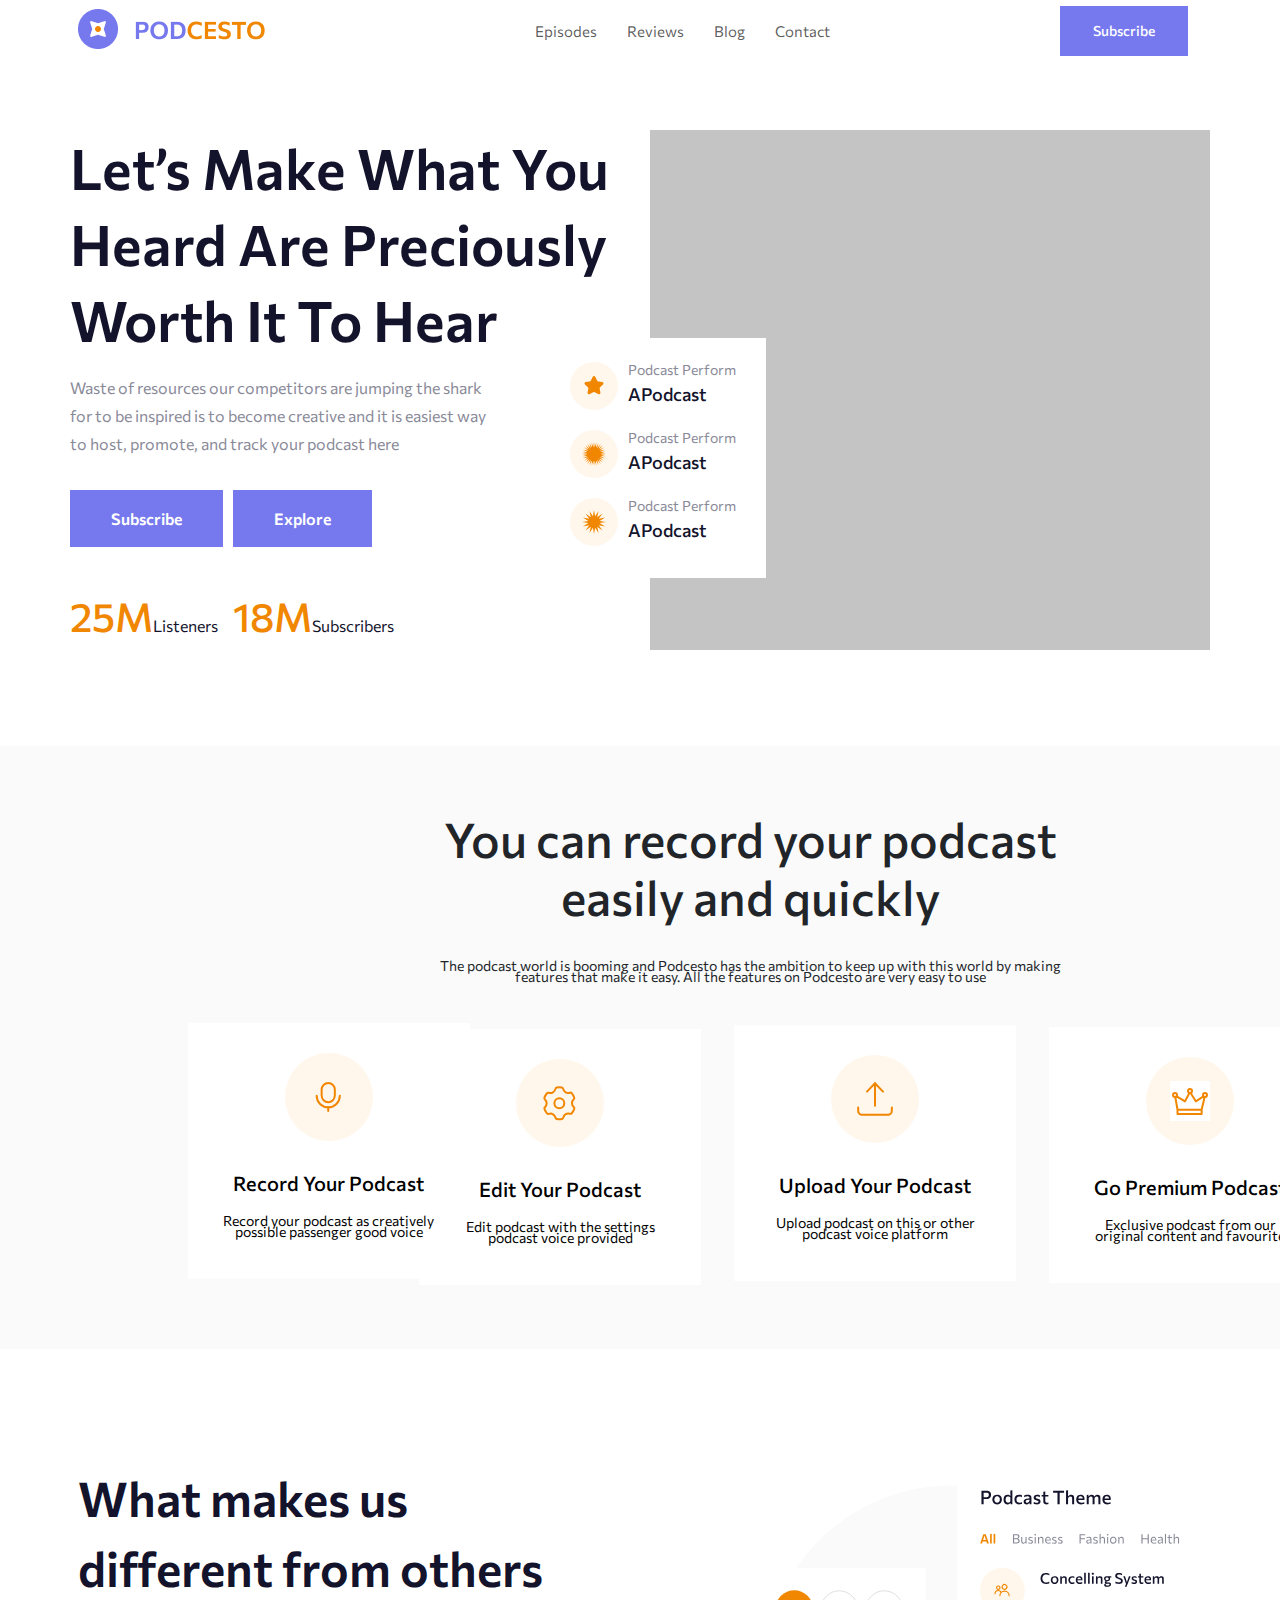
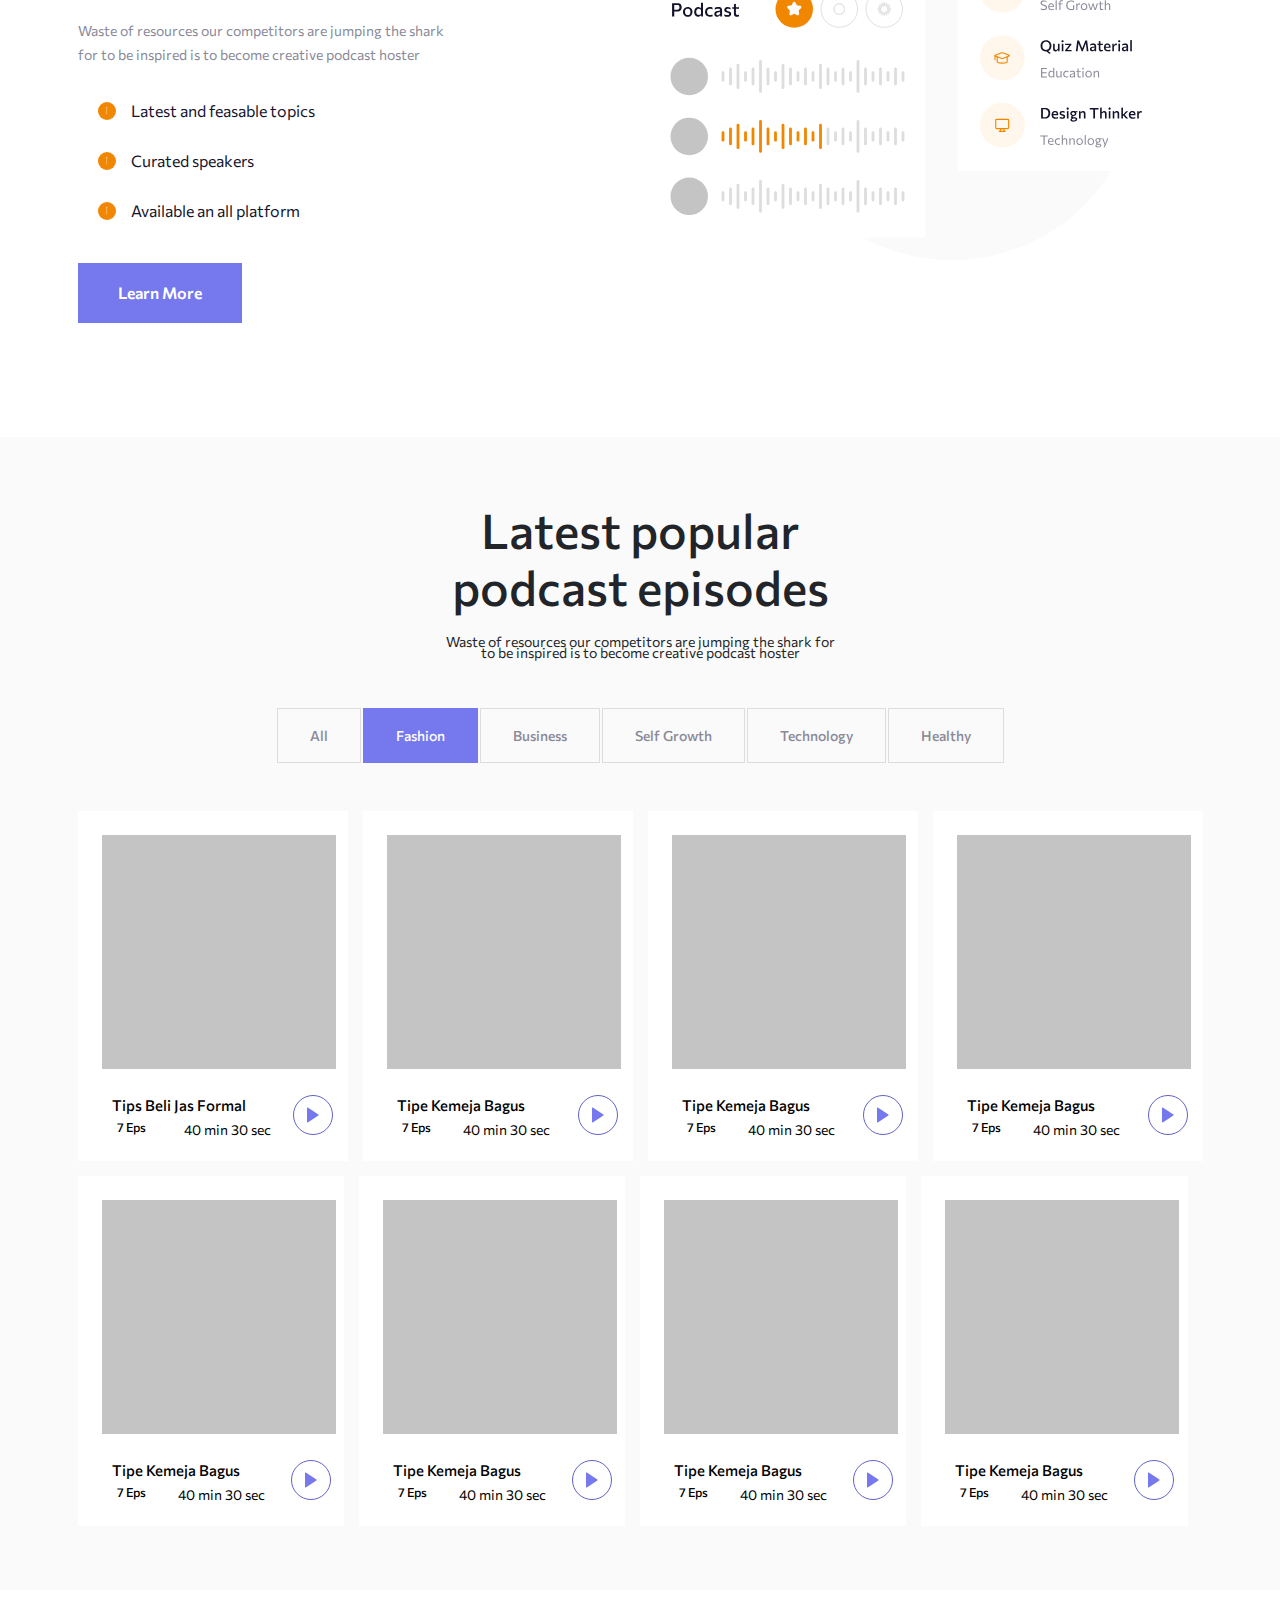
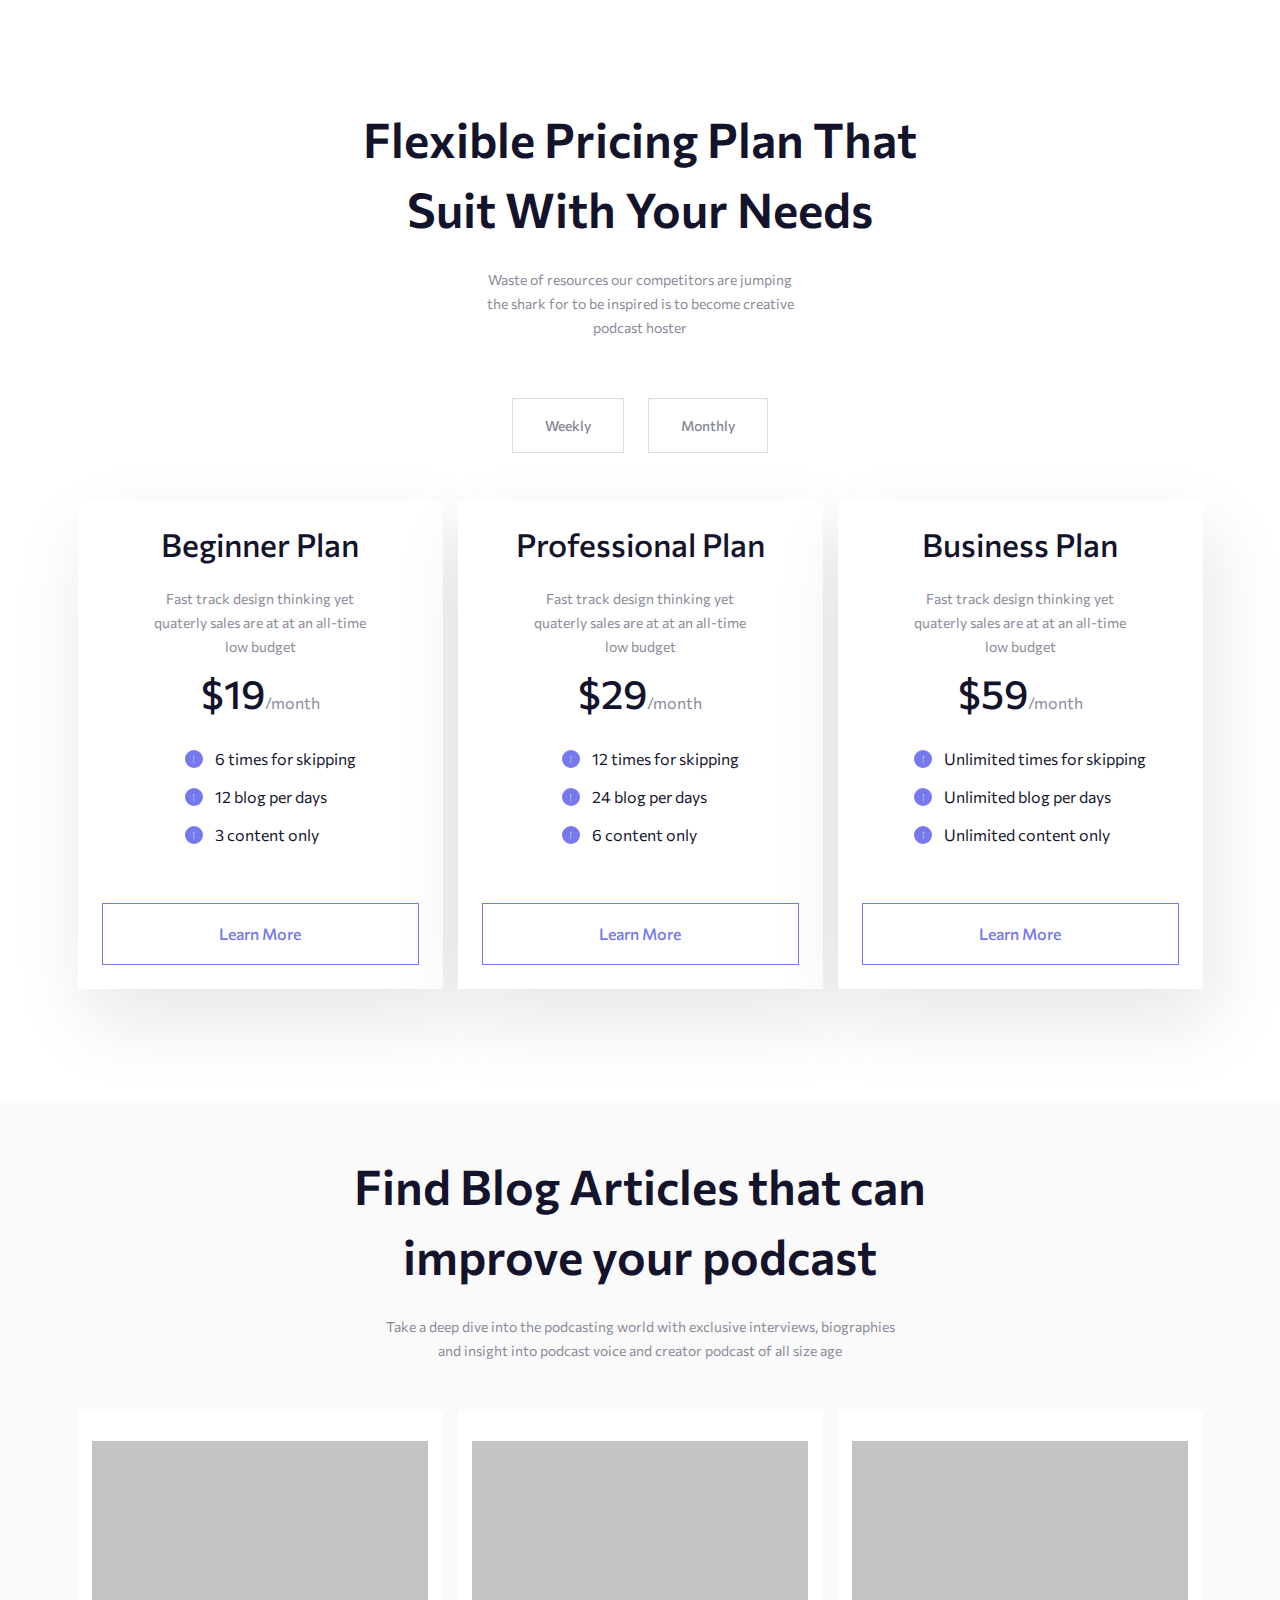
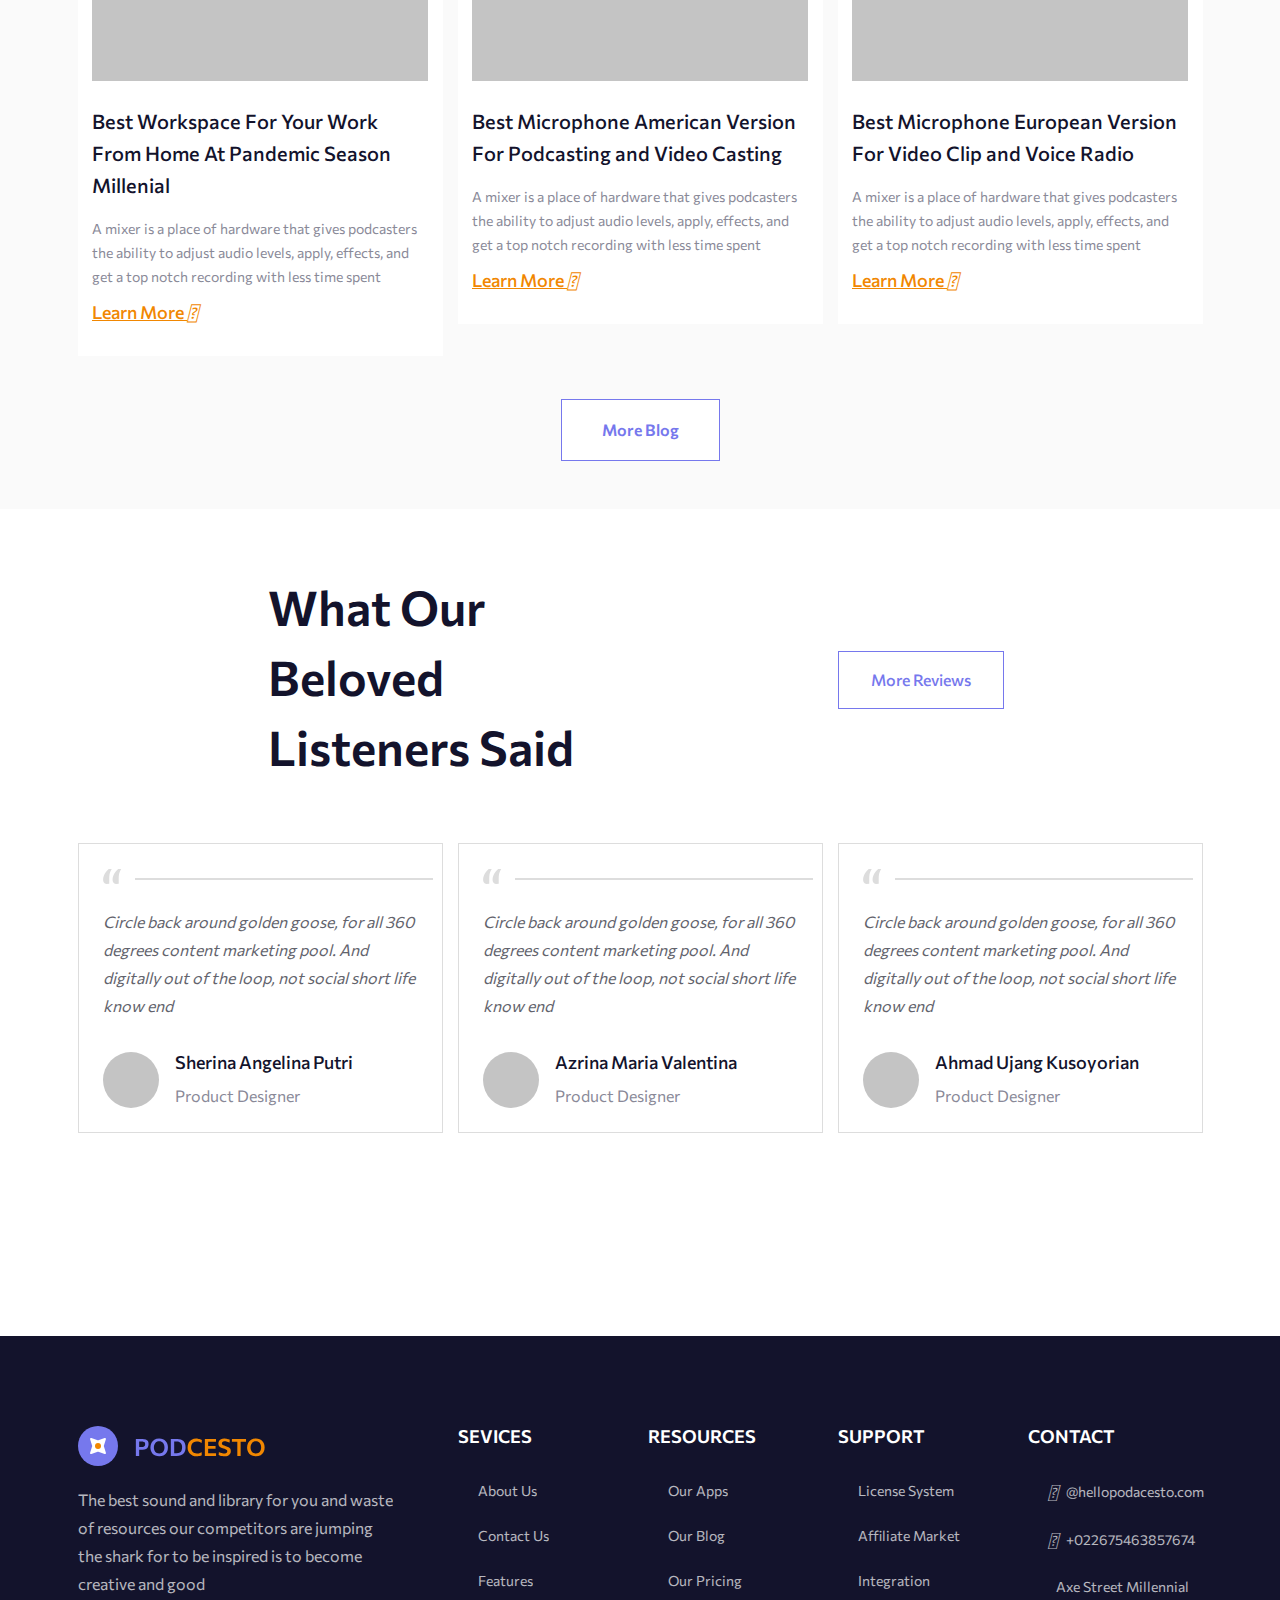
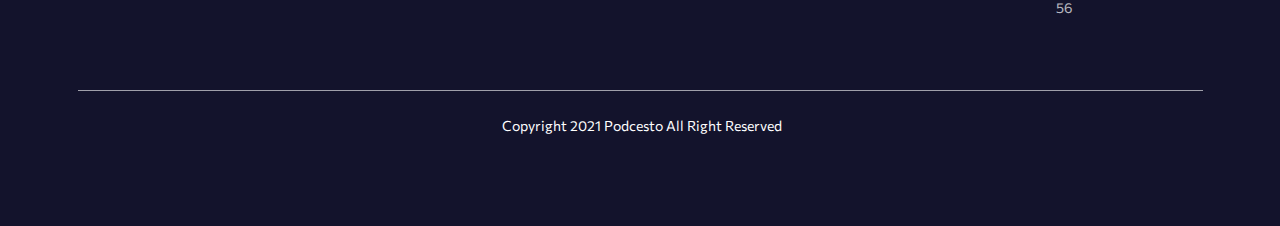
==== commit b6090dba: "final" ====
--- a/index.html
+++ b/index.html
@@ -547,7 +547,7 @@
                       </div>
                     </div>
                   </div>
-                  <div class="row">
+                  <div class="row mt-4">
                     <div class="col-lg-3">
                       <div class="Popular-item">
                         <div class="Popular-image">
--- a/css/style.css
+++ b/css/style.css
@@ -35,6 +35,10 @@
 
 .nav-link:hover {
     color: #7678ED;
+}
+
+a:focus, a:hover {
+    text-decoration: none;
 }
 
 nav button {
@@ -666,4 +670,209 @@
     color: #7678ED;
     background: #fff;
 }
-/* Plan Area End */+/* Plan Area End */
+
+
+/* common css start */
+
+* {
+    margin: 0;
+    padding: 0;
+}
+
+a {
+    text-decoration: none;
+}
+
+ul,
+ol {
+    list-style-type: none;
+    padding-left: 0;
+    margin-bottom: 0;
+}
+
+h1,
+h2,
+h3,
+h4,
+h5,
+h6,
+p {
+    line-height: 0.8;
+    margin-bottom: 0;
+}
+
+a {
+    text-decoration: none;
+
+}
+
+/* common css end */
+
+/* testimonial css start */
+#testimonial {
+    padding: 63px;
+}
+
+.testimonial-header h4 {
+    color: #13132c;
+    font-weight: 600;
+    line-height: 70px;
+    font-size: 48px;
+    font-family: "Commissioner", sans-serif;
+    text-transform: capitalize;
+
+}
+
+.testimonial-btn button {
+
+    padding: 16px 32px;
+    background-color: transparent;
+    border: 1px solid #7678ED;
+    color: #7678ED;
+    font-family: "Commissioner", sans-serif;
+    font-weight: 500;
+    font-size: 16px;
+    transition: all linear 0.3s;
+}
+
+.testimonial-btn button:hover {
+    background: #7678ED;
+    color: #fff;
+}
+
+.testimonial-parent {
+    margin-top: 56px;
+}
+
+.testimonial-items {
+    padding: 24px;
+    border: 1px solid #dddddd;
+}
+
+.quotation {
+    position: relative;
+}
+
+.quotation::after {
+    content: "";
+    position: absolute;
+    top: 60%;
+    left: 32px;
+    width: 298px;
+    height: 2px;
+    background-color: #dddddd;
+}
+
+.testimonial-items p {
+    color: #62636C;
+    font-family: "Commissioner", sans-serif;
+    font-style: italic;
+    font-size: 16px;
+    line-height: 28px;
+    margin-top: 24px;
+}
+
+.reviewer {
+    column-gap: 16px;
+    margin-top: 32px;
+}
+
+.reviewer .r-image {
+    width: 56px;
+    height: 56px;
+    border-radius: 50%;
+    background: #C4C4C4;
+}
+
+.reviewer .r-details h6 {
+    font-family: "Commissioner", sans-serif;
+    font-size: 18px;
+    font-weight: 500;
+    color: #13132c;
+
+}
+
+.reviewer .r-details span {
+    font-family: "Commissioner", sans-serif;
+    font-size: 16px;
+    font-weight: 400;
+    color: #898998;
+    margin-top: 5px;
+    display: inline-block;
+}
+
+/* testimonial css end */
+
+/* foter css start */
+footer {
+    padding-top: 90px;
+    padding-bottom: 90px;
+    background-color: #13132c;
+    margin-top: 140px;
+}
+
+.footer-left p {
+    color: #ffffff;
+    opacity: 0.7;
+    font-family: "Commissioner", sans-serif;
+    font-size: 16px;
+    line-height: 28px;
+    padding-right: 50px;
+    margin-top: 20px;
+
+}
+
+.footer-lists h5 {
+    font-family: "Commissioner", sans-serif;
+    font-size: 18px;
+    color: #fff;
+    font-weight: 600;
+    text-transform: uppercase;
+}
+
+.footer-lists ul {
+    margin-top: 32px;
+}
+
+
+
+.footer-lists ul li {
+    opacity: 0.7;
+    color: #fff;
+    font-family: "Commissioner", sans-serif;
+    font-size: 14px;
+    font-weight: 400;
+    margin-bottom: 24px;
+
+}
+
+.footer-lists ul li :last-child {
+    margin-bottom: 0;
+}
+
+.lists-icons-with-data i {
+
+    font-size: 16px;
+}
+
+.lists-icons-with-data {
+    column-gap: 8px;
+}
+
+.copyright {
+    border-top: 1px solid rgba(255, 255, 255, 0.6);
+    margin-top: 48px;
+    text-align: center;
+}
+
+.copyright span {
+    display: inline-block;
+    margin-top: 24px;
+    font-size: 14px;
+    font-family: "Commissioner", sans-serif;
+    color: #fff;
+    font-weight: 400;
+}
+
+/* foter css end*/--- a/css/responsive.css
+++ b/css/responsive.css
@@ -81,6 +81,35 @@
       display: none;
     }
 
+    .testimonial-header h4 {
+      line-height: 36px;
+      font-size: 28px;
+      text-align: center;
+  }
+
+  .quotation::after {
+      width: 253px;
+
+  }
+
+  .testimonial-items {
+      margin-bottom: 24px;
+
+  }
+
+  footer {
+      margin-top: 80px;
+      padding-bottom: 32px;
+  }
+
+  .footer-left p {
+      padding-right: 0px;
+  }
+
+  .footer-lists {
+      margin-top: 32px;
+
+  }
    
 }
 
--- a/css/style.css
+++ b/css/style.css
@@ -35,6 +35,10 @@
 
 .nav-link:hover {
     color: #7678ED;
+}
+
+a:focus, a:hover {
+    text-decoration: none;
 }
 
 nav button {
@@ -666,4 +670,209 @@
     color: #7678ED;
     background: #fff;
 }
-/* Plan Area End */+/* Plan Area End */
+
+
+/* common css start */
+
+* {
+    margin: 0;
+    padding: 0;
+}
+
+a {
+    text-decoration: none;
+}
+
+ul,
+ol {
+    list-style-type: none;
+    padding-left: 0;
+    margin-bottom: 0;
+}
+
+h1,
+h2,
+h3,
+h4,
+h5,
+h6,
+p {
+    line-height: 0.8;
+    margin-bottom: 0;
+}
+
+a {
+    text-decoration: none;
+
+}
+
+/* common css end */
+
+/* testimonial css start */
+#testimonial {
+    padding: 63px;
+}
+
+.testimonial-header h4 {
+    color: #13132c;
+    font-weight: 600;
+    line-height: 70px;
+    font-size: 48px;
+    font-family: "Commissioner", sans-serif;
+    text-transform: capitalize;
+
+}
+
+.testimonial-btn button {
+
+    padding: 16px 32px;
+    background-color: transparent;
+    border: 1px solid #7678ED;
+    color: #7678ED;
+    font-family: "Commissioner", sans-serif;
+    font-weight: 500;
+    font-size: 16px;
+    transition: all linear 0.3s;
+}
+
+.testimonial-btn button:hover {
+    background: #7678ED;
+    color: #fff;
+}
+
+.testimonial-parent {
+    margin-top: 56px;
+}
+
+.testimonial-items {
+    padding: 24px;
+    border: 1px solid #dddddd;
+}
+
+.quotation {
+    position: relative;
+}
+
+.quotation::after {
+    content: "";
+    position: absolute;
+    top: 60%;
+    left: 32px;
+    width: 298px;
+    height: 2px;
+    background-color: #dddddd;
+}
+
+.testimonial-items p {
+    color: #62636C;
+    font-family: "Commissioner", sans-serif;
+    font-style: italic;
+    font-size: 16px;
+    line-height: 28px;
+    margin-top: 24px;
+}
+
+.reviewer {
+    column-gap: 16px;
+    margin-top: 32px;
+}
+
+.reviewer .r-image {
+    width: 56px;
+    height: 56px;
+    border-radius: 50%;
+    background: #C4C4C4;
+}
+
+.reviewer .r-details h6 {
+    font-family: "Commissioner", sans-serif;
+    font-size: 18px;
+    font-weight: 500;
+    color: #13132c;
+
+}
+
+.reviewer .r-details span {
+    font-family: "Commissioner", sans-serif;
+    font-size: 16px;
+    font-weight: 400;
+    color: #898998;
+    margin-top: 5px;
+    display: inline-block;
+}
+
+/* testimonial css end */
+
+/* foter css start */
+footer {
+    padding-top: 90px;
+    padding-bottom: 90px;
+    background-color: #13132c;
+    margin-top: 140px;
+}
+
+.footer-left p {
+    color: #ffffff;
+    opacity: 0.7;
+    font-family: "Commissioner", sans-serif;
+    font-size: 16px;
+    line-height: 28px;
+    padding-right: 50px;
+    margin-top: 20px;
+
+}
+
+.footer-lists h5 {
+    font-family: "Commissioner", sans-serif;
+    font-size: 18px;
+    color: #fff;
+    font-weight: 600;
+    text-transform: uppercase;
+}
+
+.footer-lists ul {
+    margin-top: 32px;
+}
+
+
+
+.footer-lists ul li {
+    opacity: 0.7;
+    color: #fff;
+    font-family: "Commissioner", sans-serif;
+    font-size: 14px;
+    font-weight: 400;
+    margin-bottom: 24px;
+
+}
+
+.footer-lists ul li :last-child {
+    margin-bottom: 0;
+}
+
+.lists-icons-with-data i {
+
+    font-size: 16px;
+}
+
+.lists-icons-with-data {
+    column-gap: 8px;
+}
+
+.copyright {
+    border-top: 1px solid rgba(255, 255, 255, 0.6);
+    margin-top: 48px;
+    text-align: center;
+}
+
+.copyright span {
+    display: inline-block;
+    margin-top: 24px;
+    font-size: 14px;
+    font-family: "Commissioner", sans-serif;
+    color: #fff;
+    font-weight: 400;
+}
+
+/* foter css end*/--- a/css/style.css
+++ b/css/style.css
@@ -35,6 +35,10 @@
 
 .nav-link:hover {
     color: #7678ED;
+}
+
+a:focus, a:hover {
+    text-decoration: none;
 }
 
 nav button {
@@ -666,4 +670,209 @@
     color: #7678ED;
     background: #fff;
 }
-/* Plan Area End */+/* Plan Area End */
+
+
+/* common css start */
+
+* {
+    margin: 0;
+    padding: 0;
+}
+
+a {
+    text-decoration: none;
+}
+
+ul,
+ol {
+    list-style-type: none;
+    padding-left: 0;
+    margin-bottom: 0;
+}
+
+h1,
+h2,
+h3,
+h4,
+h5,
+h6,
+p {
+    line-height: 0.8;
+    margin-bottom: 0;
+}
+
+a {
+    text-decoration: none;
+
+}
+
+/* common css end */
+
+/* testimonial css start */
+#testimonial {
+    padding: 63px;
+}
+
+.testimonial-header h4 {
+    color: #13132c;
+    font-weight: 600;
+    line-height: 70px;
+    font-size: 48px;
+    font-family: "Commissioner", sans-serif;
+    text-transform: capitalize;
+
+}
+
+.testimonial-btn button {
+
+    padding: 16px 32px;
+    background-color: transparent;
+    border: 1px solid #7678ED;
+    color: #7678ED;
+    font-family: "Commissioner", sans-serif;
+    font-weight: 500;
+    font-size: 16px;
+    transition: all linear 0.3s;
+}
+
+.testimonial-btn button:hover {
+    background: #7678ED;
+    color: #fff;
+}
+
+.testimonial-parent {
+    margin-top: 56px;
+}
+
+.testimonial-items {
+    padding: 24px;
+    border: 1px solid #dddddd;
+}
+
+.quotation {
+    position: relative;
+}
+
+.quotation::after {
+    content: "";
+    position: absolute;
+    top: 60%;
+    left: 32px;
+    width: 298px;
+    height: 2px;
+    background-color: #dddddd;
+}
+
+.testimonial-items p {
+    color: #62636C;
+    font-family: "Commissioner", sans-serif;
+    font-style: italic;
+    font-size: 16px;
+    line-height: 28px;
+    margin-top: 24px;
+}
+
+.reviewer {
+    column-gap: 16px;
+    margin-top: 32px;
+}
+
+.reviewer .r-image {
+    width: 56px;
+    height: 56px;
+    border-radius: 50%;
+    background: #C4C4C4;
+}
+
+.reviewer .r-details h6 {
+    font-family: "Commissioner", sans-serif;
+    font-size: 18px;
+    font-weight: 500;
+    color: #13132c;
+
+}
+
+.reviewer .r-details span {
+    font-family: "Commissioner", sans-serif;
+    font-size: 16px;
+    font-weight: 400;
+    color: #898998;
+    margin-top: 5px;
+    display: inline-block;
+}
+
+/* testimonial css end */
+
+/* foter css start */
+footer {
+    padding-top: 90px;
+    padding-bottom: 90px;
+    background-color: #13132c;
+    margin-top: 140px;
+}
+
+.footer-left p {
+    color: #ffffff;
+    opacity: 0.7;
+    font-family: "Commissioner", sans-serif;
+    font-size: 16px;
+    line-height: 28px;
+    padding-right: 50px;
+    margin-top: 20px;
+
+}
+
+.footer-lists h5 {
+    font-family: "Commissioner", sans-serif;
+    font-size: 18px;
+    color: #fff;
+    font-weight: 600;
+    text-transform: uppercase;
+}
+
+.footer-lists ul {
+    margin-top: 32px;
+}
+
+
+
+.footer-lists ul li {
+    opacity: 0.7;
+    color: #fff;
+    font-family: "Commissioner", sans-serif;
+    font-size: 14px;
+    font-weight: 400;
+    margin-bottom: 24px;
+
+}
+
+.footer-lists ul li :last-child {
+    margin-bottom: 0;
+}
+
+.lists-icons-with-data i {
+
+    font-size: 16px;
+}
+
+.lists-icons-with-data {
+    column-gap: 8px;
+}
+
+.copyright {
+    border-top: 1px solid rgba(255, 255, 255, 0.6);
+    margin-top: 48px;
+    text-align: center;
+}
+
+.copyright span {
+    display: inline-block;
+    margin-top: 24px;
+    font-size: 14px;
+    font-family: "Commissioner", sans-serif;
+    color: #fff;
+    font-weight: 400;
+}
+
+/* foter css end*/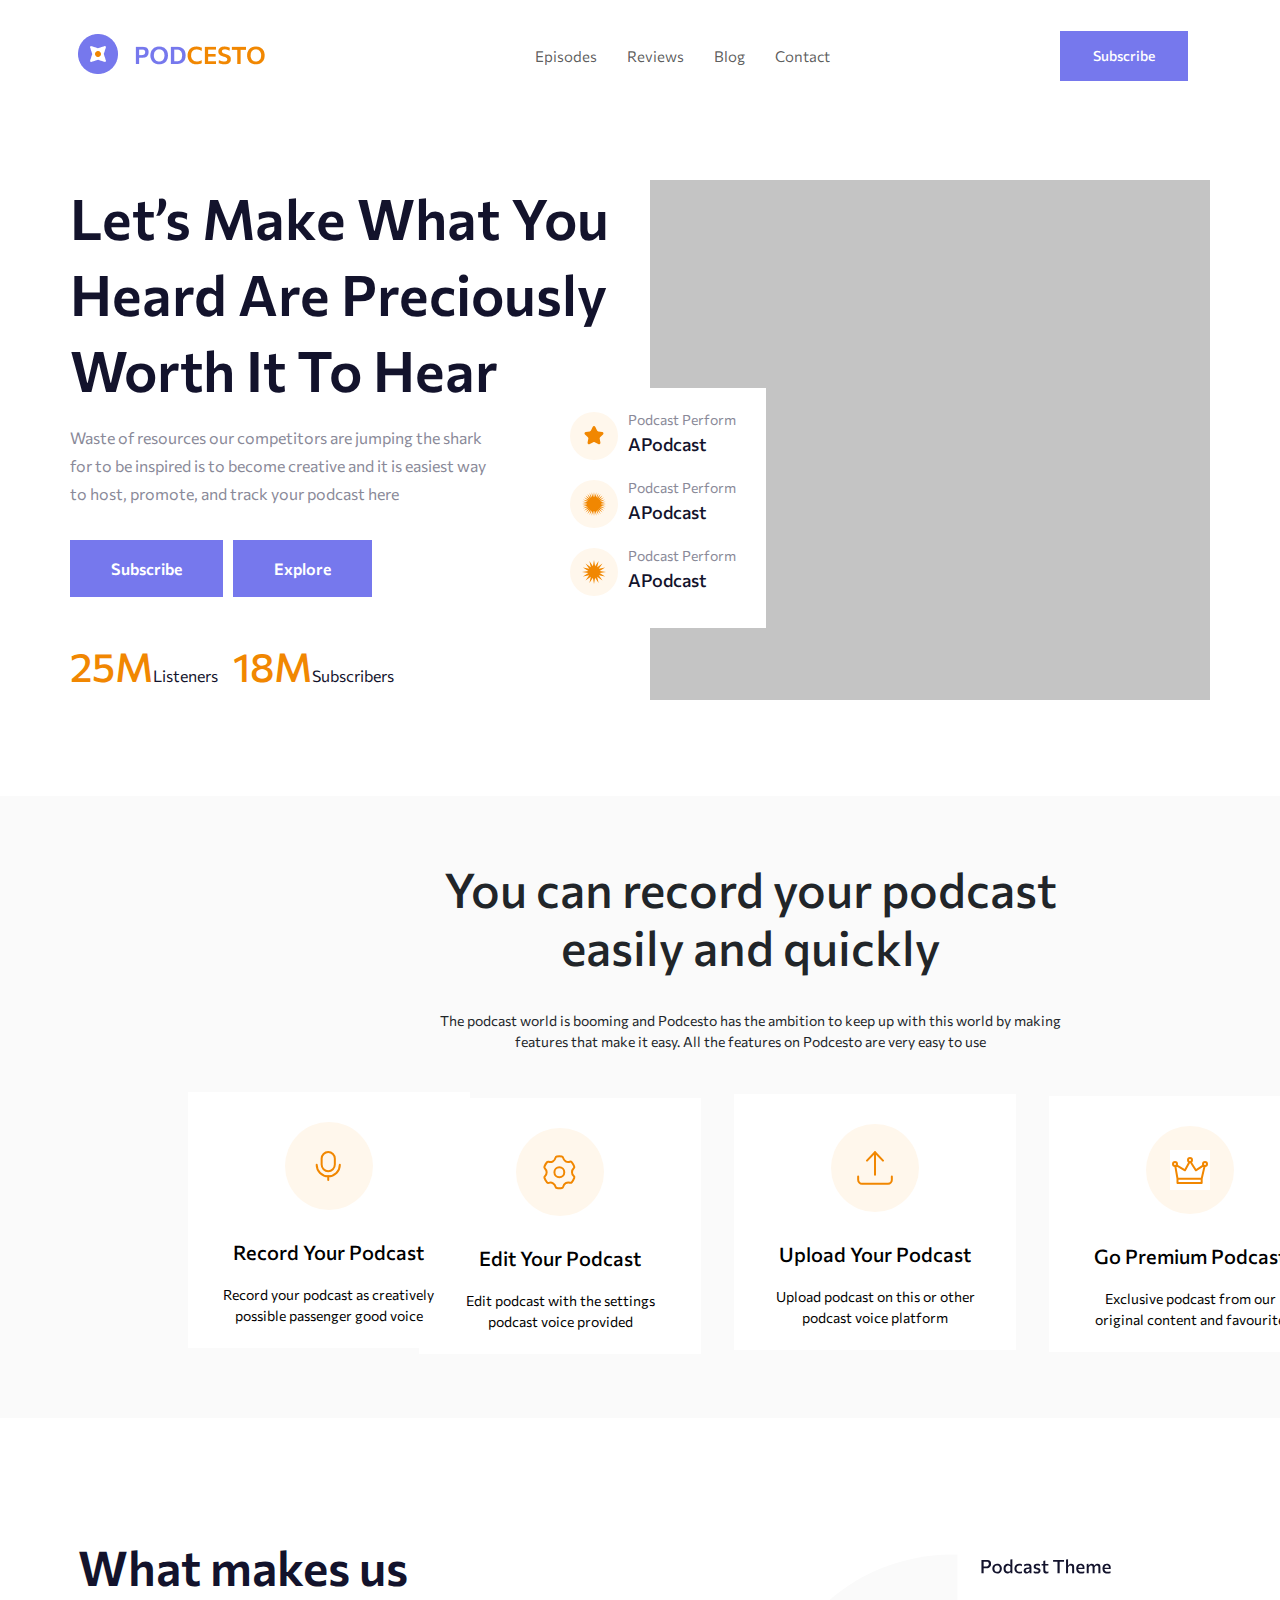
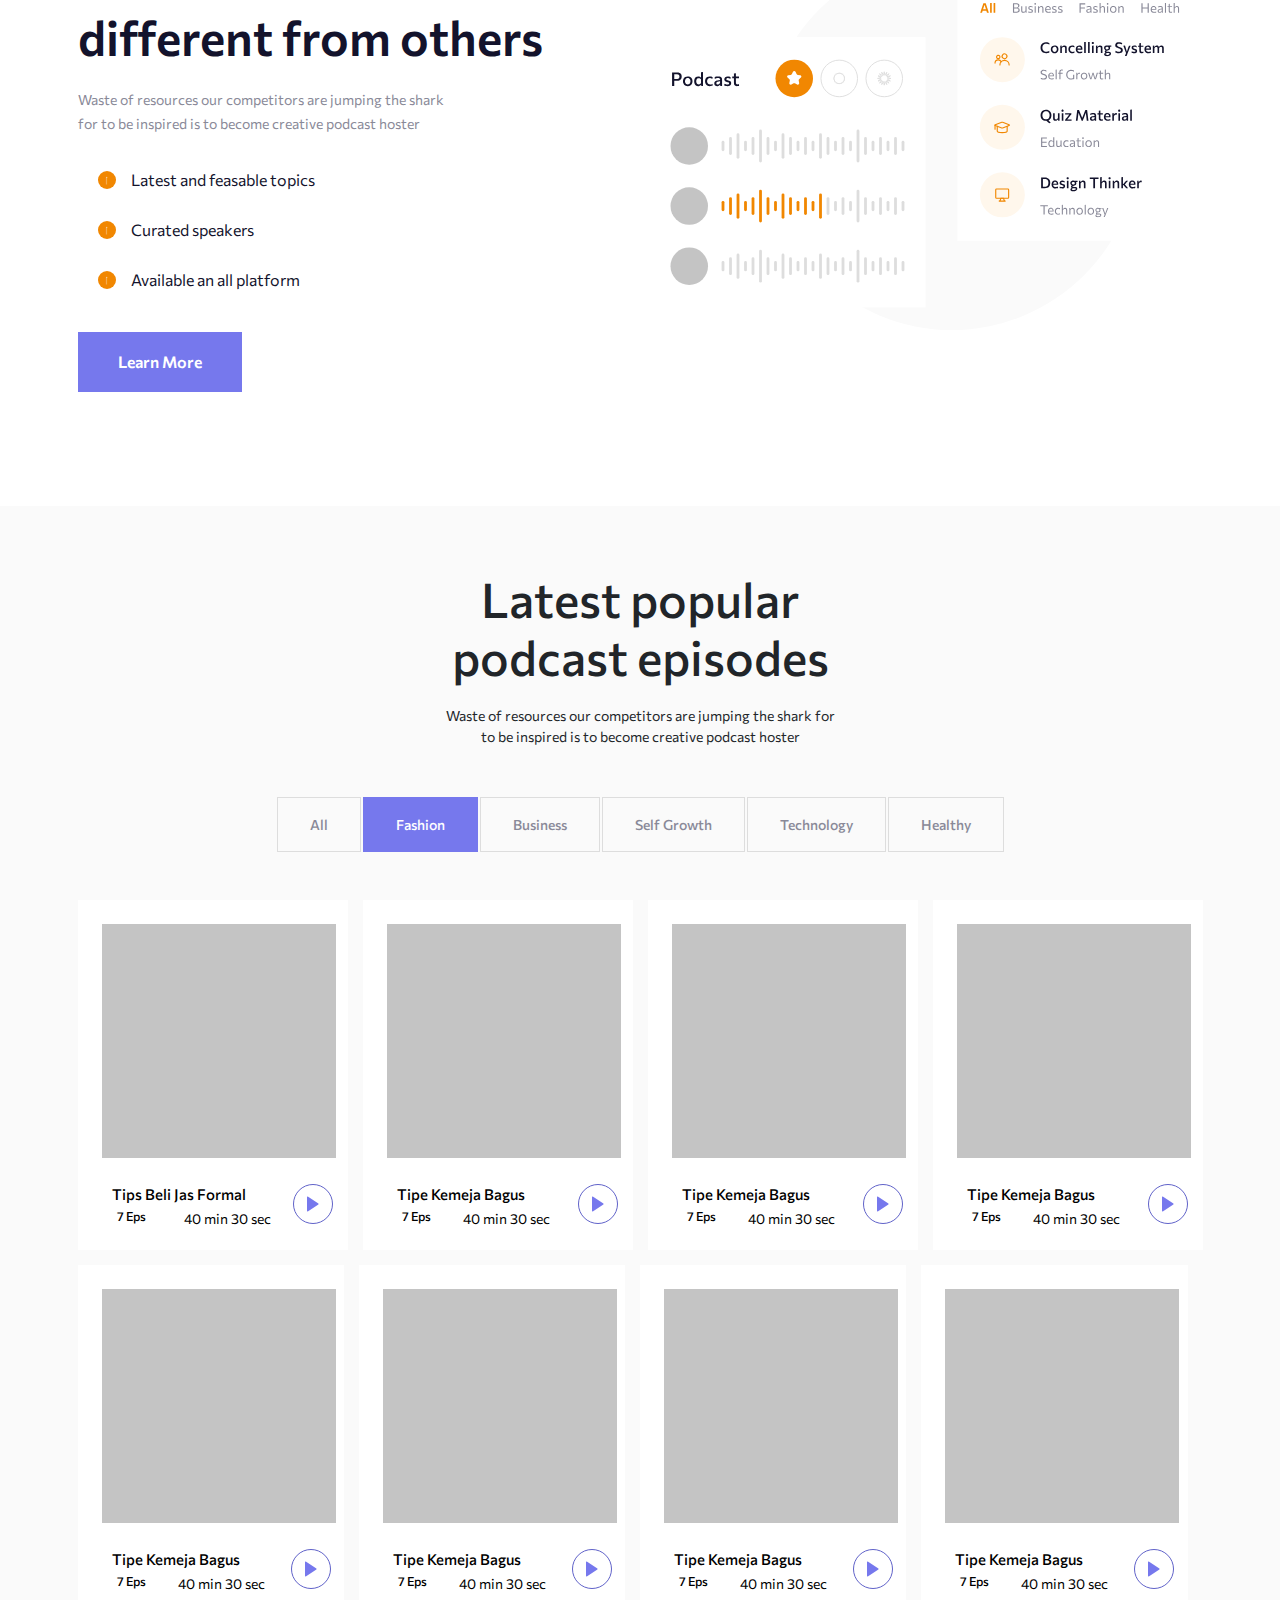
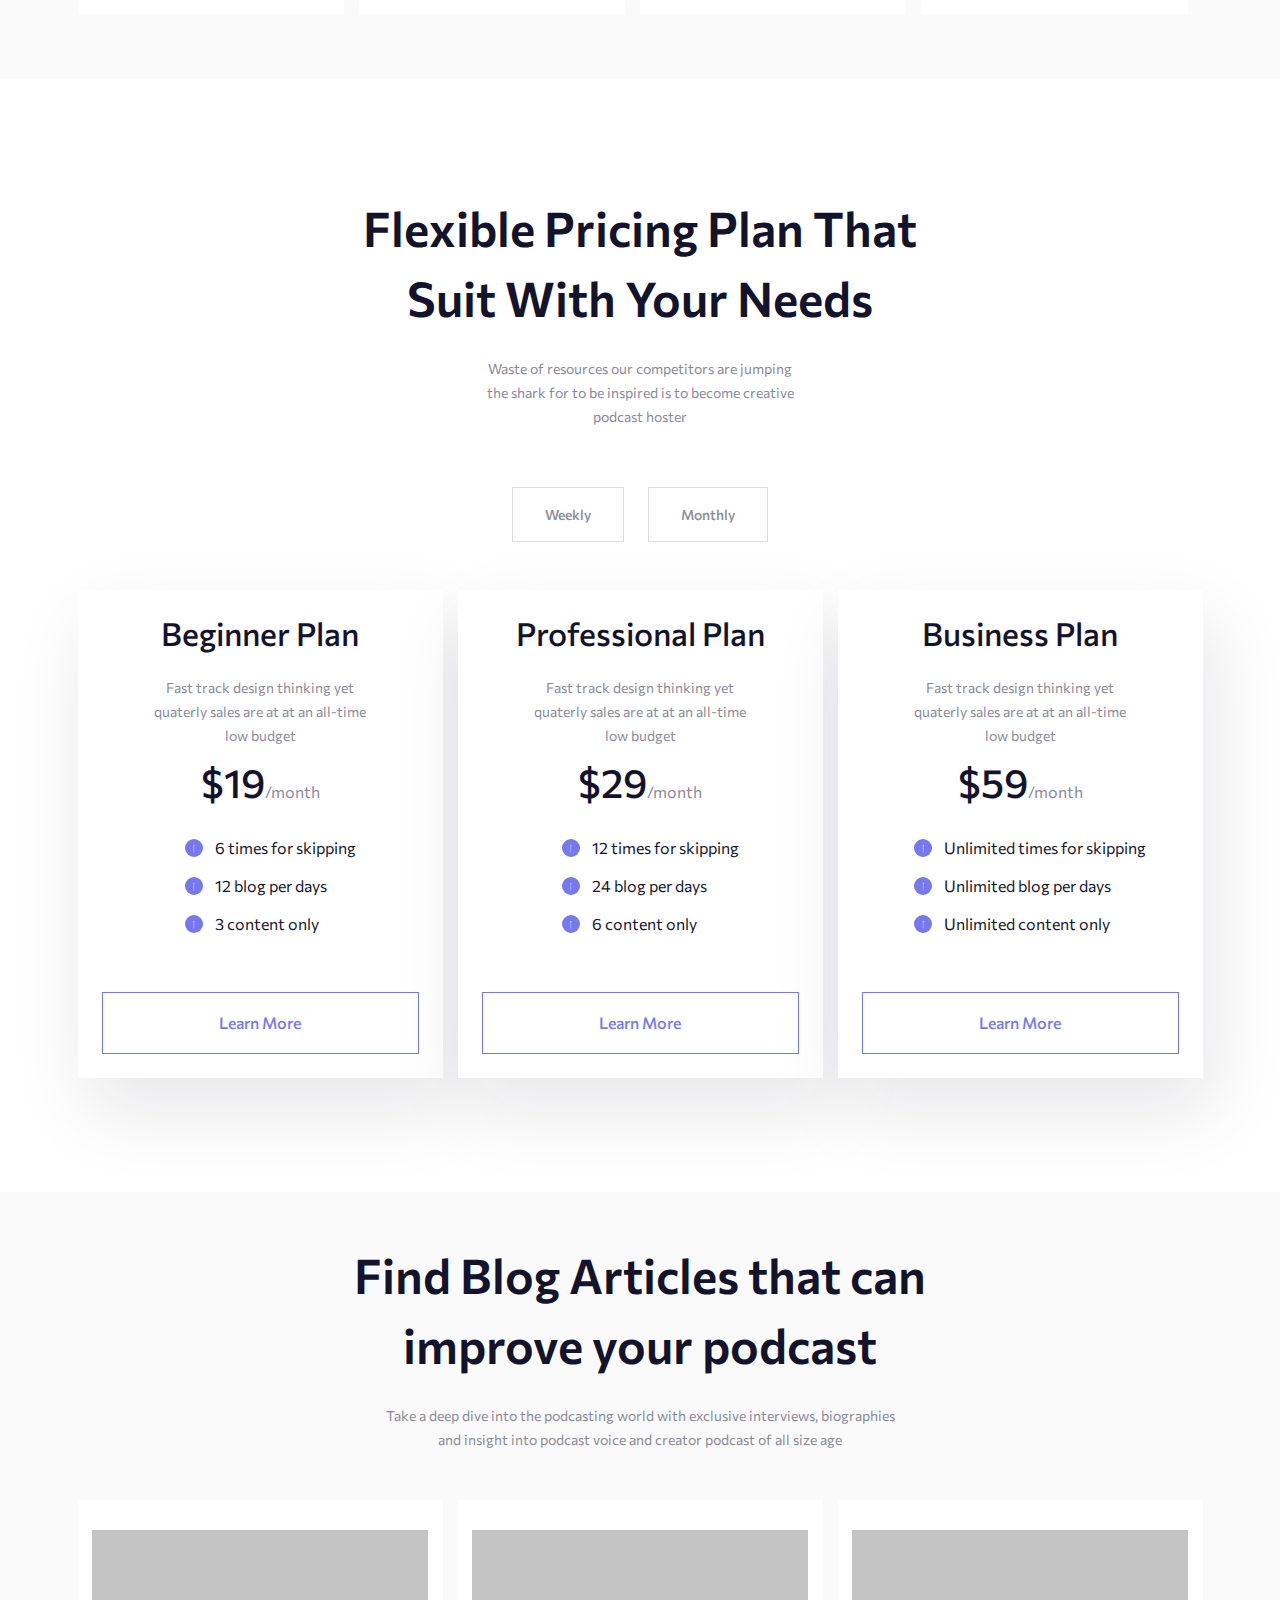
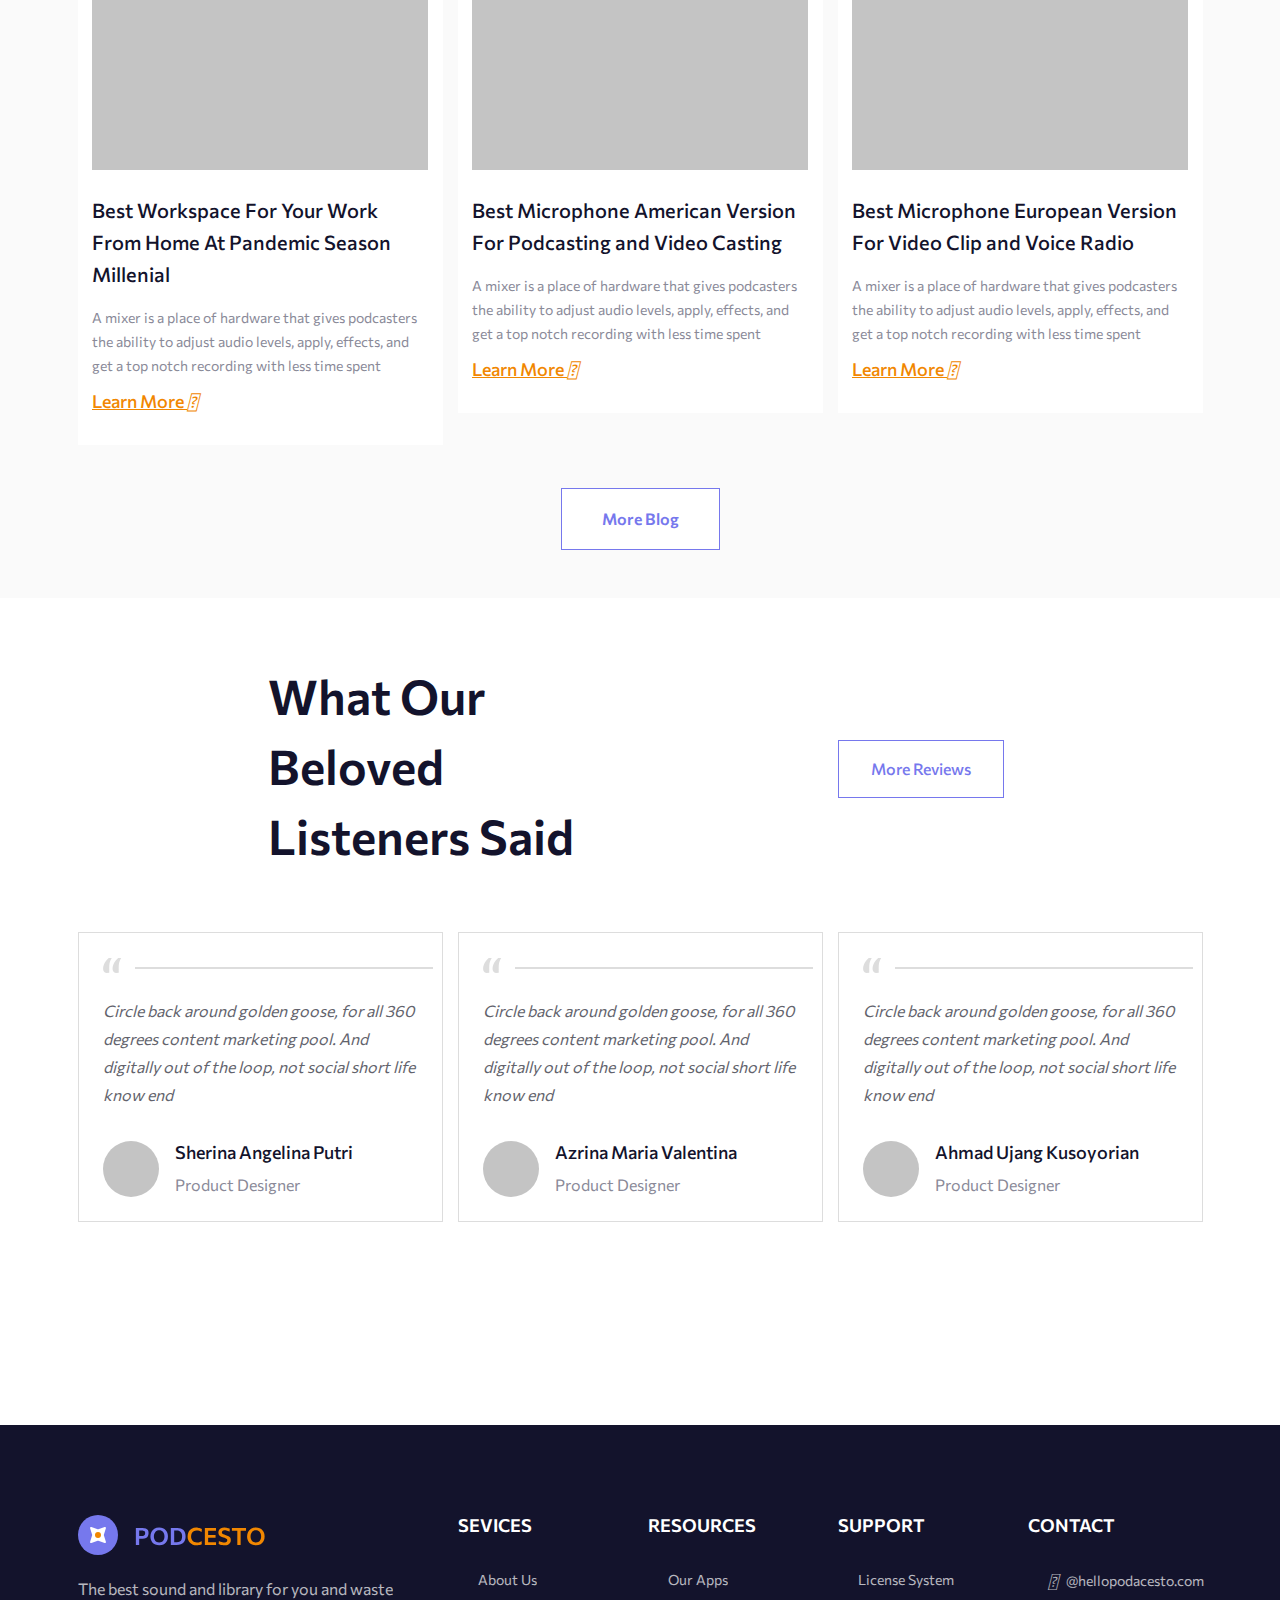
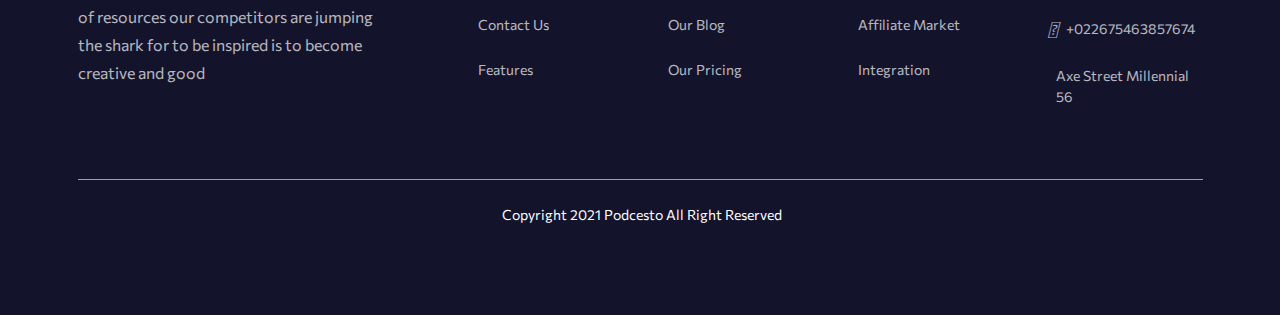
==== commit 87342b1b: "vbvb" ====
--- a/index.html
+++ b/index.html
@@ -36,7 +36,7 @@
 
   
   <!-- ========= navbar Start ========= -->
-  <nav class="navbar navbar-expand-lg">
+  <nav class="navbar navbar-expand-lg py-5">
     <div class="container">
       <a class="navbar-brand" href="#">
             <img src="./images/Logo.png" alt="Logo">
--- a/css/style.css
+++ b/css/style.css
@@ -673,42 +673,6 @@
 /* Plan Area End */
 
 
-/* common css start */
-
-* {
-    margin: 0;
-    padding: 0;
-}
-
-a {
-    text-decoration: none;
-}
-
-ul,
-ol {
-    list-style-type: none;
-    padding-left: 0;
-    margin-bottom: 0;
-}
-
-h1,
-h2,
-h3,
-h4,
-h5,
-h6,
-p {
-    line-height: 0.8;
-    margin-bottom: 0;
-}
-
-a {
-    text-decoration: none;
-
-}
-
-/* common css end */
-
 /* testimonial css start */
 #testimonial {
     padding: 63px;
--- a/css/style.css
+++ b/css/style.css
@@ -673,42 +673,6 @@
 /* Plan Area End */
 
 
-/* common css start */
-
-* {
-    margin: 0;
-    padding: 0;
-}
-
-a {
-    text-decoration: none;
-}
-
-ul,
-ol {
-    list-style-type: none;
-    padding-left: 0;
-    margin-bottom: 0;
-}
-
-h1,
-h2,
-h3,
-h4,
-h5,
-h6,
-p {
-    line-height: 0.8;
-    margin-bottom: 0;
-}
-
-a {
-    text-decoration: none;
-
-}
-
-/* common css end */
-
 /* testimonial css start */
 #testimonial {
     padding: 63px;
--- a/css/style.css
+++ b/css/style.css
@@ -673,42 +673,6 @@
 /* Plan Area End */
 
 
-/* common css start */
-
-* {
-    margin: 0;
-    padding: 0;
-}
-
-a {
-    text-decoration: none;
-}
-
-ul,
-ol {
-    list-style-type: none;
-    padding-left: 0;
-    margin-bottom: 0;
-}
-
-h1,
-h2,
-h3,
-h4,
-h5,
-h6,
-p {
-    line-height: 0.8;
-    margin-bottom: 0;
-}
-
-a {
-    text-decoration: none;
-
-}
-
-/* common css end */
-
 /* testimonial css start */
 #testimonial {
     padding: 63px;
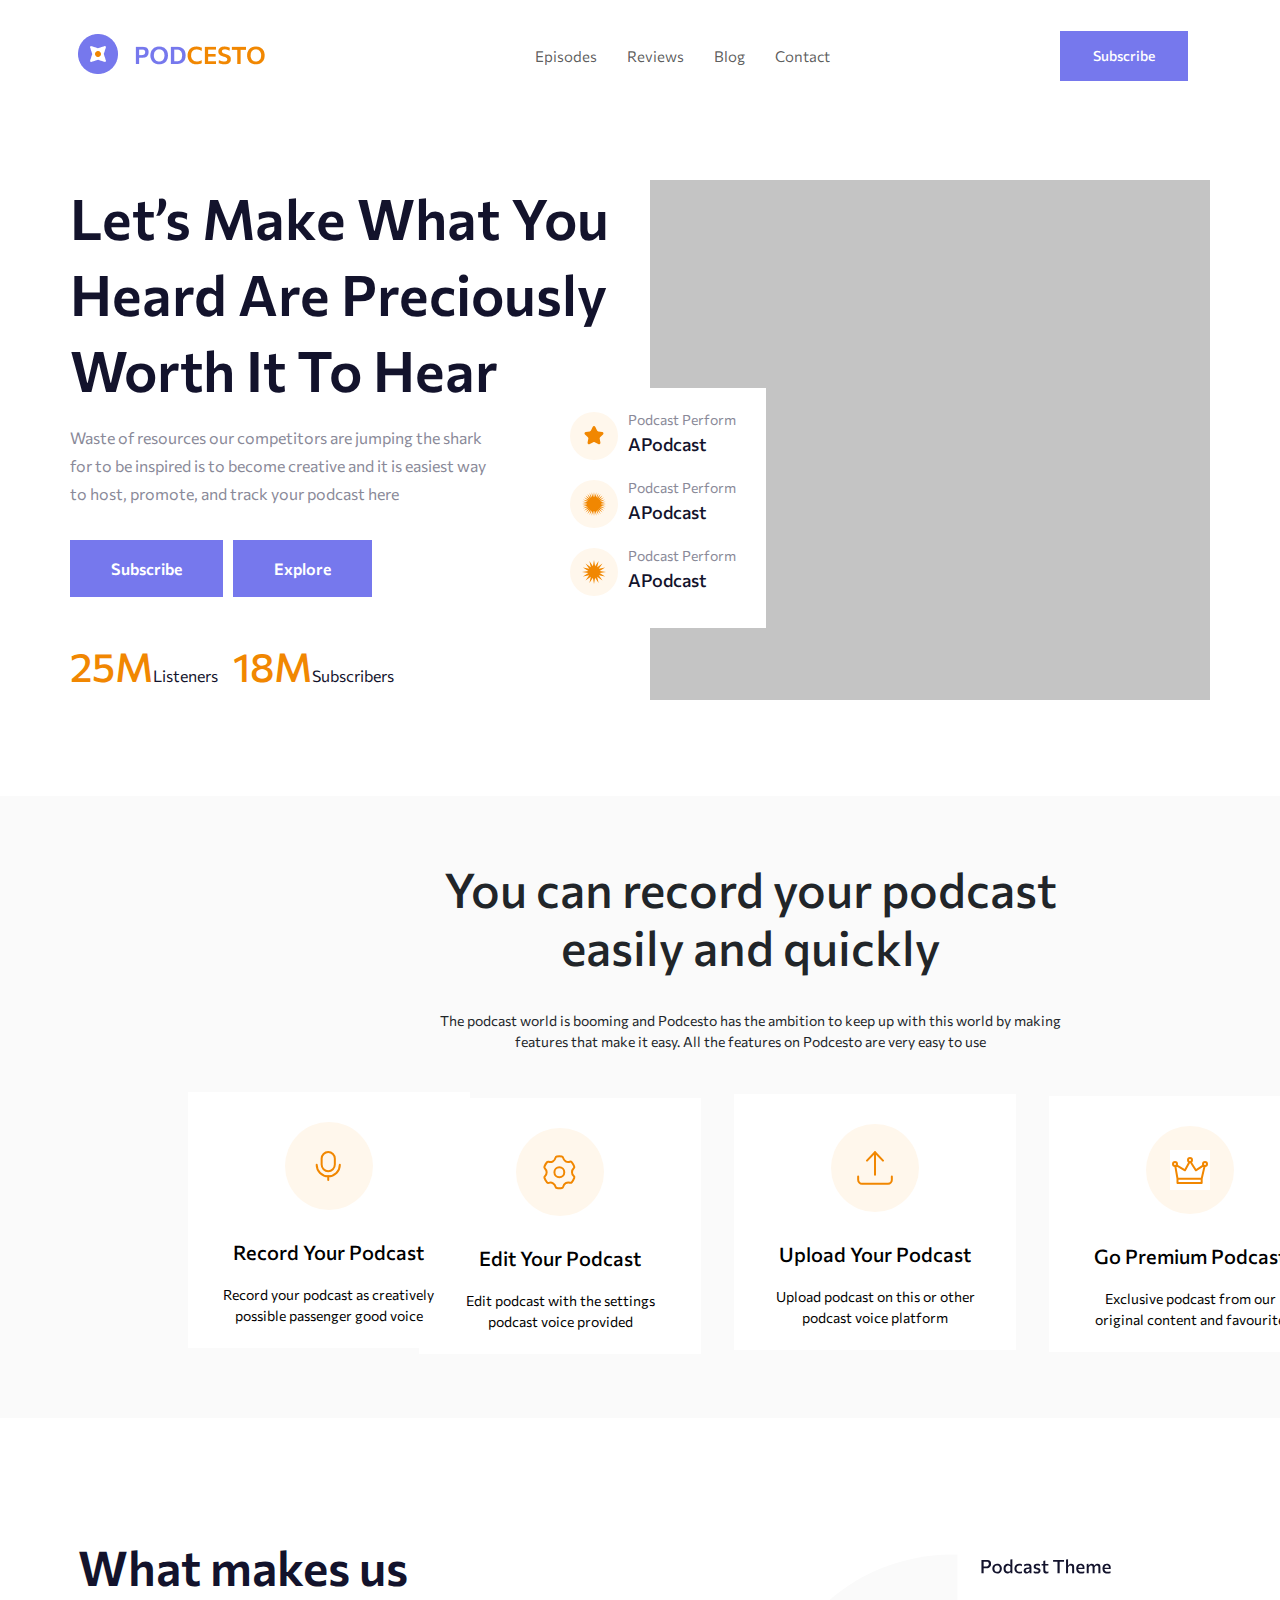
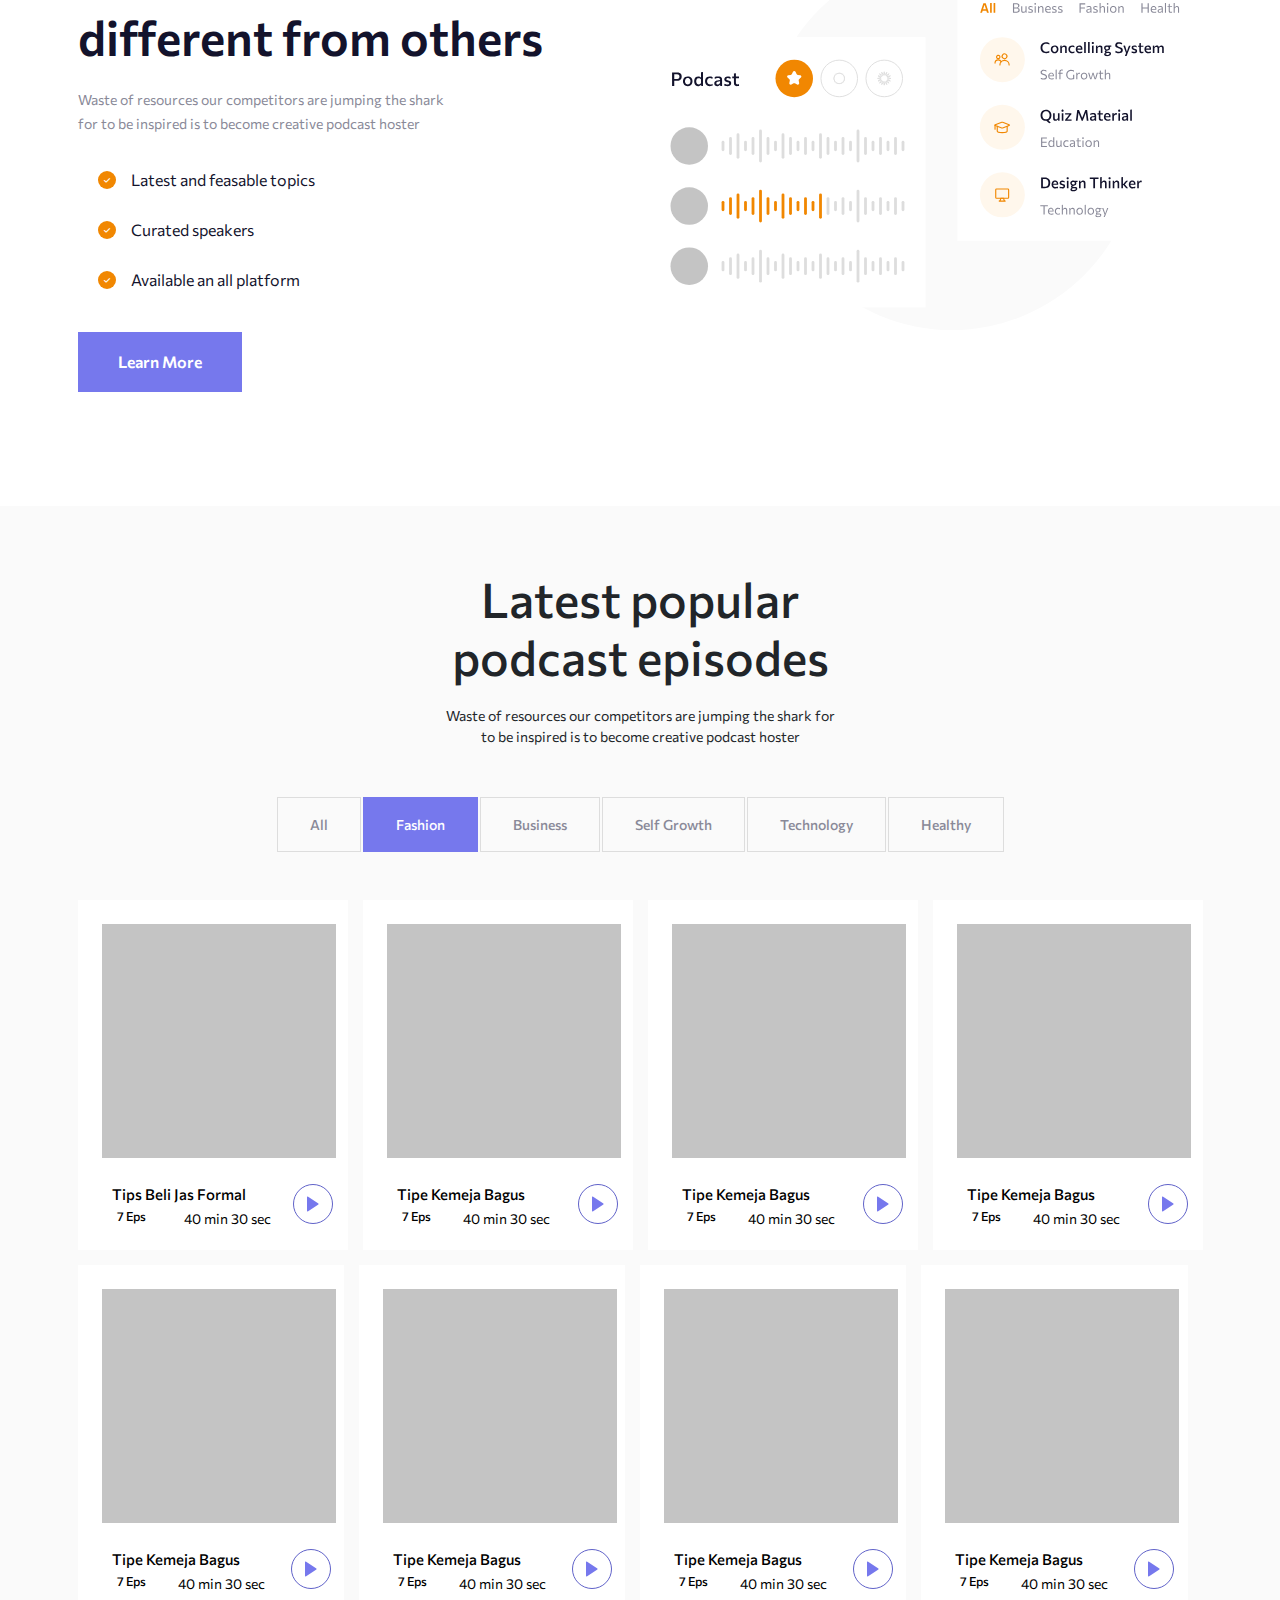
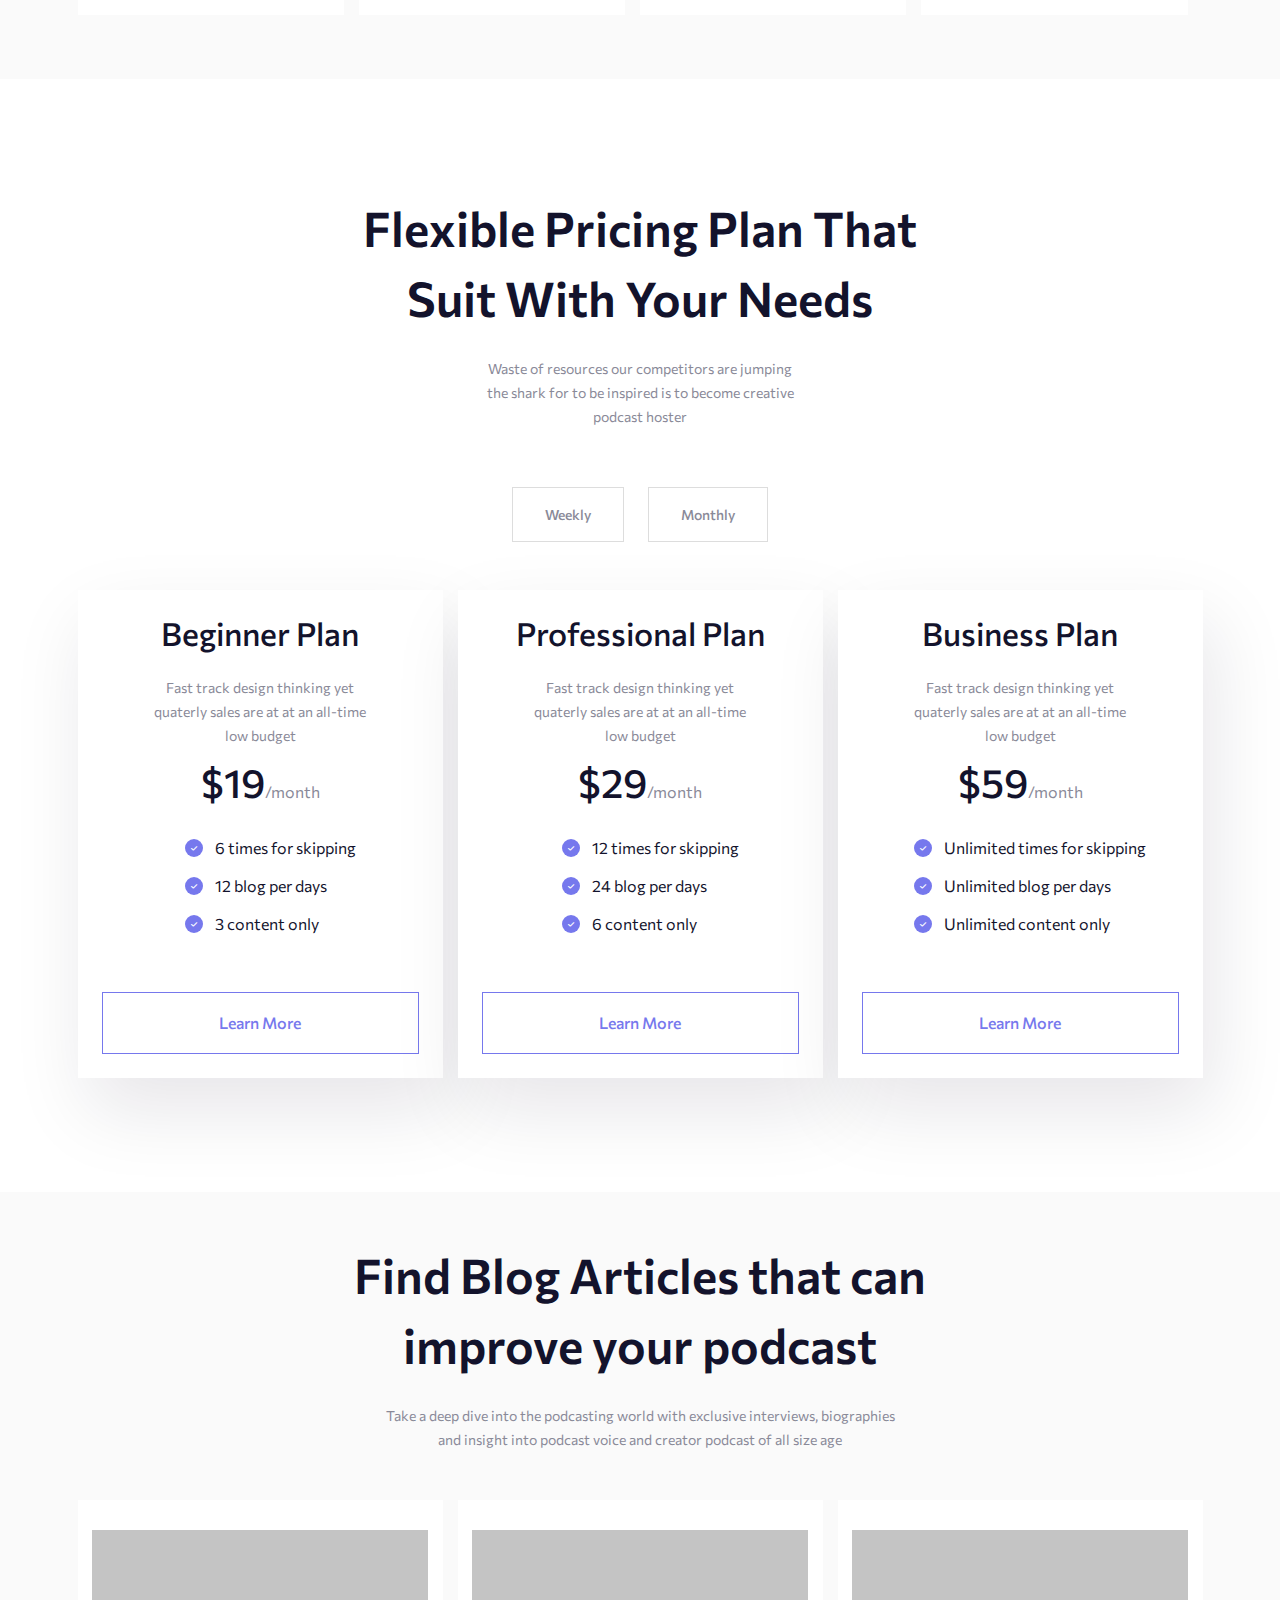
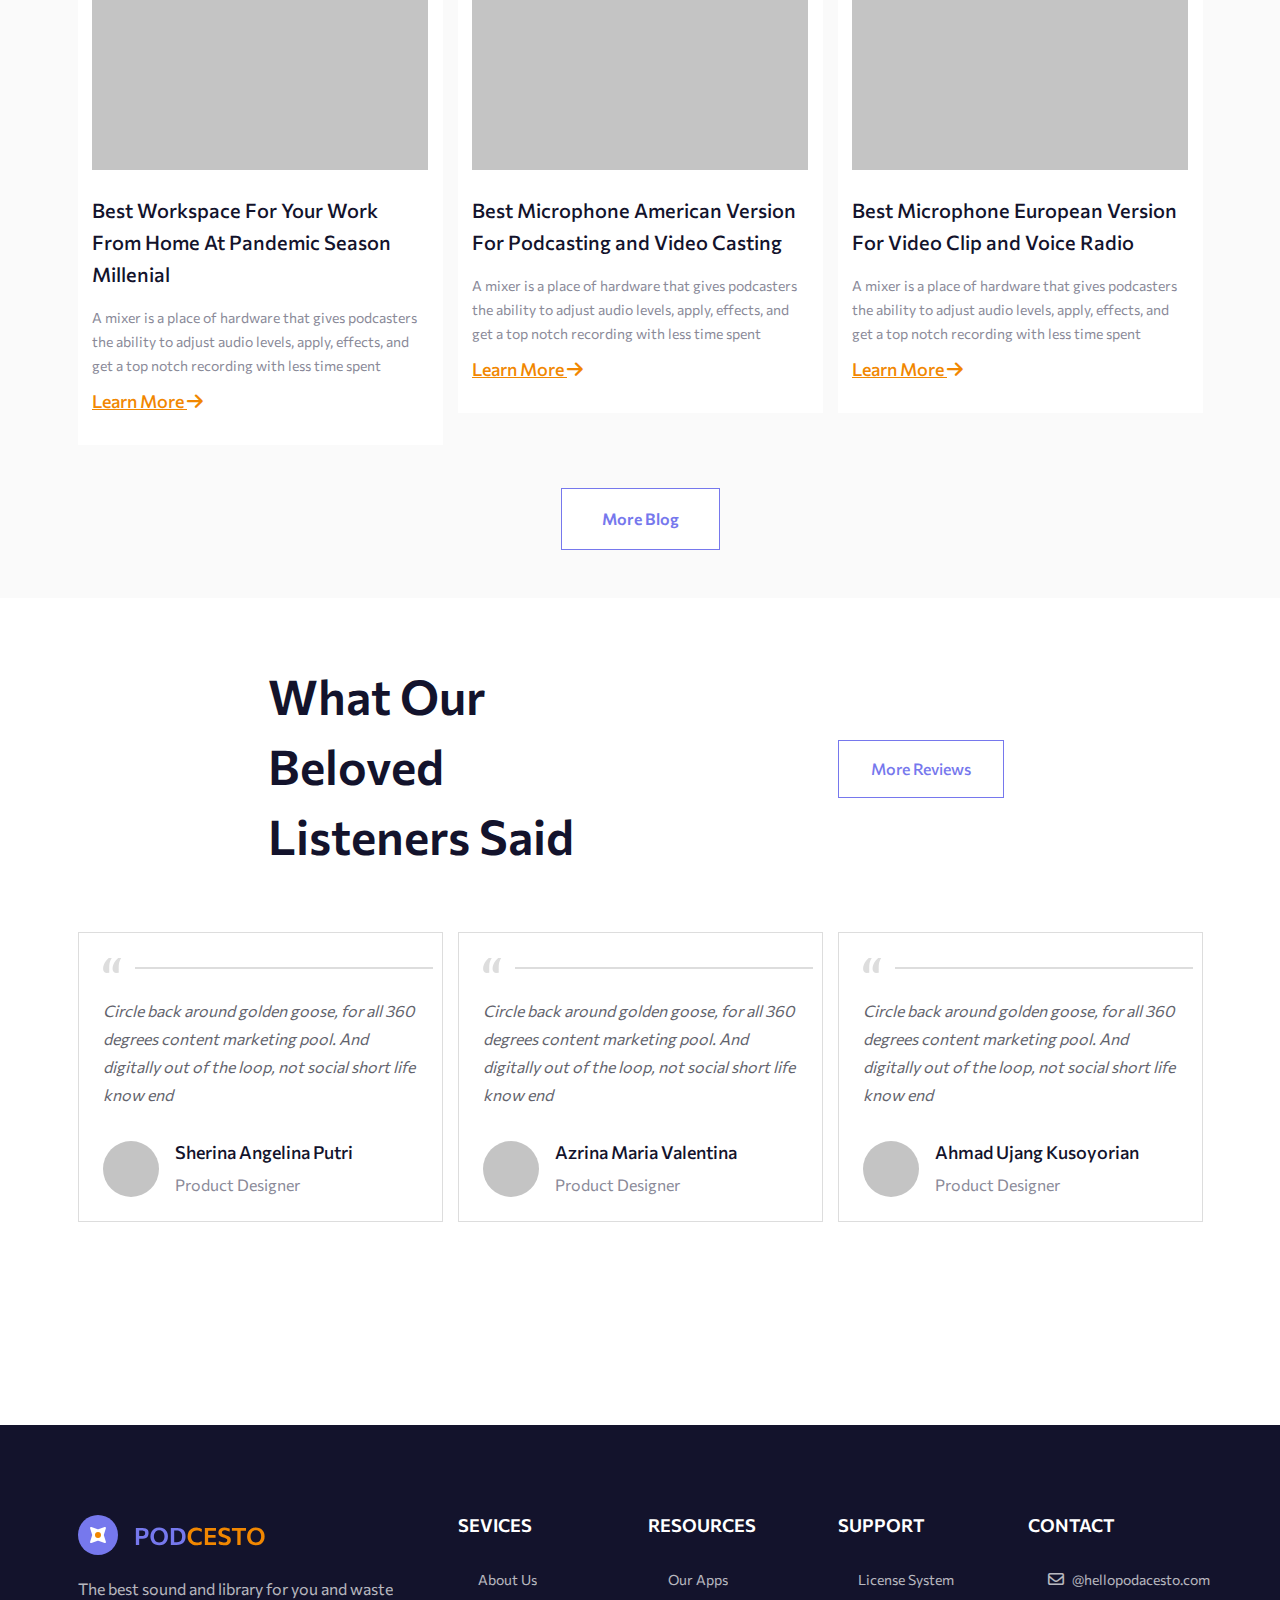
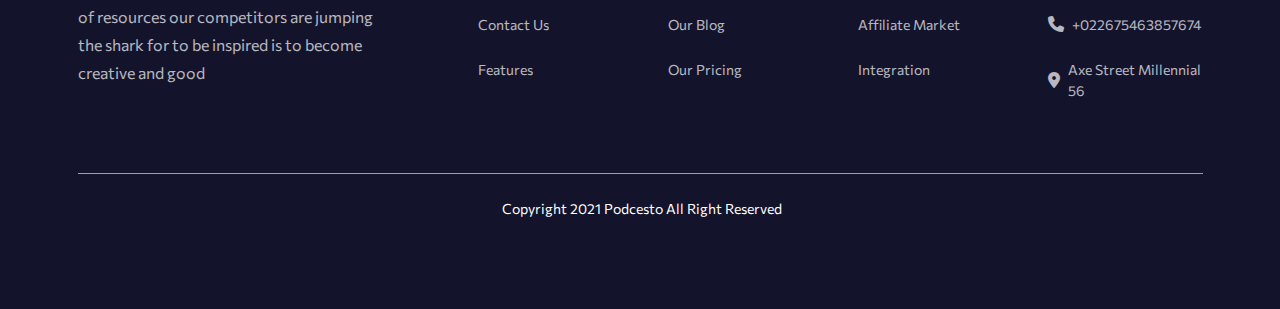
==== commit ebda6e28: "Update index.html" ====
--- a/index.html
+++ b/index.html
@@ -10,6 +10,7 @@
     <link href="https://fonts.googleapis.com/css2?family=Commissioner:wght@100..900&display=swap" rel="stylesheet">
     <link rel="stylesheet" href="./css/style.css">
     <link rel="stylesheet" href="./css/responsive.css">
+    <link rel="stylesheet" href="./css/all.min.css">
   <meta charset="UTF-8">
   <meta name="viewport" content="width=device-width, initial-scale=1.0">
   <title>Websote</title>
--- a/css/all.min.css
+++ b/css/all.min.css
@@ -0,0 +1,9 @@
+/*!
+ * Font Awesome Free 6.6.0 by @fontawesome - https://fontawesome.com
+ * License - https://fontawesome.com/license/free (Icons: CC BY 4.0, Fonts: SIL OFL 1.1, Code: MIT License)
+ * Copyright 2024 Fonticons, Inc.
+ */
+.fa{font-family:var(--fa-style-family,"Font Awesome 6 Free");font-weight:var(--fa-style,900)}.fa,.fa-brands,.fa-classic,.fa-regular,.fa-sharp-solid,.fa-solid,.fab,.far,.fas{-moz-osx-font-smoothing:grayscale;-webkit-font-smoothing:antialiased;display:var(--fa-display,inline-block);font-style:normal;font-variant:normal;line-height:1;text-rendering:auto}.fa-classic,.fa-regular,.fa-solid,.far,.fas{font-family:"Font Awesome 6 Free"}.fa-brands,.fab{font-family:"Font Awesome 6 Brands"}.fa-1x{font-size:1em}.fa-2x{font-size:2em}.fa-3x{font-size:3em}.fa-4x{font-size:4em}.fa-5x{font-size:5em}.fa-6x{font-size:6em}.fa-7x{font-size:7em}.fa-8x{font-size:8em}.fa-9x{font-size:9em}.fa-10x{font-size:10em}.fa-2xs{font-size:.625em;line-height:.1em;vertical-align:.225em}.fa-xs{font-size:.75em;line-height:.08333em;vertical-align:.125em}.fa-sm{font-size:.875em;line-height:.07143em;vertical-align:.05357em}.fa-lg{font-size:1.25em;line-height:.05em;vertical-align:-.075em}.fa-xl{font-size:1.5em;line-height:.04167em;vertical-align:-.125em}.fa-2xl{font-size:2em;line-height:.03125em;vertical-align:-.1875em}.fa-fw{text-align:center;width:1.25em}.fa-ul{list-style-type:none;margin-left:var(--fa-li-margin,2.5em);padding-left:0}.fa-ul>li{position:relative}.fa-li{left:calc(var(--fa-li-width, 2em)*-1);position:absolute;text-align:center;width:var(--fa-li-width,2em);line-height:inherit}.fa-border{border-radius:var(--fa-border-radius,.1em);border:var(--fa-border-width,.08em) var(--fa-border-style,solid) var(--fa-border-color,#eee);padding:var(--fa-border-padding,.2em .25em .15em)}.fa-pull-left{float:left;margin-right:var(--fa-pull-margin,.3em)}.fa-pull-right{float:right;margin-left:var(--fa-pull-margin,.3em)}.fa-beat{animation-name:fa-beat;animation-delay:var(--fa-animation-delay,0s);animation-direction:var(--fa-animation-direction,normal);animation-duration:var(--fa-animation-duration,1s);animation-iteration-count:var(--fa-animation-iteration-count,infinite);animation-timing-function:var(--fa-animation-timing,ease-in-out)}.fa-bounce{animation-name:fa-bounce;animation-delay:var(--fa-animation-delay,0s);animation-direction:var(--fa-animation-direction,normal);animation-duration:var(--fa-animation-duration,1s);animation-iteration-count:var(--fa-animation-iteration-count,infinite);animation-timing-function:var(--fa-animation-timing,cubic-bezier(.28,.84,.42,1))}.fa-fade{animation-name:fa-fade;animation-iteration-count:var(--fa-animation-iteration-count,infinite);animation-timing-function:var(--fa-animation-timing,cubic-bezier(.4,0,.6,1))}.fa-beat-fade,.fa-fade{animation-delay:var(--fa-animation-delay,0s);animation-direction:var(--fa-animation-direction,normal);animation-duration:var(--fa-animation-duration,1s)}.fa-beat-fade{animation-name:fa-beat-fade;animation-iteration-count:var(--fa-animation-iteration-count,infinite);animation-timing-function:var(--fa-animation-timing,cubic-bezier(.4,0,.6,1))}.fa-flip{animation-name:fa-flip;animation-delay:var(--fa-animation-delay,0s);animation-direction:var(--fa-animation-direction,normal);animation-duration:var(--fa-animation-duration,1s);animation-iteration-count:var(--fa-animation-iteration-count,infinite);animation-timing-function:var(--fa-animation-timing,ease-in-out)}.fa-shake{animation-name:fa-shake;animation-duration:var(--fa-animation-duration,1s);animation-iteration-count:var(--fa-animation-iteration-count,infinite);animation-timing-function:var(--fa-animation-timing,linear)}.fa-shake,.fa-spin{animation-delay:var(--fa-animation-delay,0s);animation-direction:var(--fa-animation-direction,normal)}.fa-spin{animation-name:fa-spin;animation-duration:var(--fa-animation-duration,2s);animation-iteration-count:var(--fa-animation-iteration-count,infinite);animation-timing-function:var(--fa-animation-timing,linear)}.fa-spin-reverse{--fa-animation-direction:reverse}.fa-pulse,.fa-spin-pulse{animation-name:fa-spin;animation-direction:var(--fa-animation-direction,normal);animation-duration:var(--fa-animation-duration,1s);animation-iteration-count:var(--fa-animation-iteration-count,infinite);animation-timing-function:var(--fa-animation-timing,steps(8))}@media (prefers-reduced-motion:reduce){.fa-beat,.fa-beat-fade,.fa-bounce,.fa-fade,.fa-flip,.fa-pulse,.fa-shake,.fa-spin,.fa-spin-pulse{animation-delay:-1ms;animation-duration:1ms;animation-iteration-count:1;transition-delay:0s;transition-duration:0s}}@keyframes fa-beat{0%,90%{transform:scale(1)}45%{transform:scale(var(--fa-beat-scale,1.25))}}@keyframes fa-bounce{0%{transform:scale(1) translateY(0)}10%{transform:scale(var(--fa-bounce-start-scale-x,1.1),var(--fa-bounce-start-scale-y,.9)) translateY(0)}30%{transform:scale(var(--fa-bounce-jump-scale-x,.9),var(--fa-bounce-jump-scale-y,1.1)) translateY(var(--fa-bounce-height,-.5em))}50%{transform:scale(var(--fa-bounce-land-scale-x,1.05),var(--fa-bounce-land-scale-y,.95)) translateY(0)}57%{transform:scale(1) translateY(var(--fa-bounce-rebound,-.125em))}64%{transform:scale(1) translateY(0)}to{transform:scale(1) translateY(0)}}@keyframes fa-fade{50%{opacity:var(--fa-fade-opacity,.4)}}@keyframes fa-beat-fade{0%,to{opacity:var(--fa-beat-fade-opacity,.4);transform:scale(1)}50%{opacity:1;transform:scale(var(--fa-beat-fade-scale,1.125))}}@keyframes fa-flip{50%{transform:rotate3d(var(--fa-flip-x,0),var(--fa-flip-y,1),var(--fa-flip-z,0),var(--fa-flip-angle,-180deg))}}@keyframes fa-shake{0%{transform:rotate(-15deg)}4%{transform:rotate(15deg)}8%,24%{transform:rotate(-18deg)}12%,28%{transform:rotate(18deg)}16%{transform:rotate(-22deg)}20%{transform:rotate(22deg)}32%{transform:rotate(-12deg)}36%{transform:rotate(12deg)}40%,to{transform:rotate(0deg)}}@keyframes fa-spin{0%{transform:rotate(0deg)}to{transform:rotate(1turn)}}.fa-rotate-90{transform:rotate(90deg)}.fa-rotate-180{transform:rotate(180deg)}.fa-rotate-270{transform:rotate(270deg)}.fa-flip-horizontal{transform:scaleX(-1)}.fa-flip-vertical{transform:scaleY(-1)}.fa-flip-both,.fa-flip-horizontal.fa-flip-vertical{transform:scale(-1)}.fa-rotate-by{transform:rotate(var(--fa-rotate-angle,0))}.fa-stack{display:inline-block;height:2em;line-height:2em;position:relative;vertical-align:middle;width:2.5em}.fa-stack-1x,.fa-stack-2x{left:0;position:absolute;text-align:center;width:100%;z-index:var(--fa-stack-z-index,auto)}.fa-stack-1x{line-height:inherit}.fa-stack-2x{font-size:2em}.fa-inverse{color:var(--fa-inverse,#fff)}
+
+.fa-0:before{content:"\30"}.fa-1:before{content:"\31"}.fa-2:before{content:"\32"}.fa-3:before{content:"\33"}.fa-4:before{content:"\34"}.fa-5:before{content:"\35"}.fa-6:before{content:"\36"}.fa-7:before{content:"\37"}.fa-8:before{content:"\38"}.fa-9:before{content:"\39"}.fa-fill-drip:before{content:"\f576"}.fa-arrows-to-circle:before{content:"\e4bd"}.fa-chevron-circle-right:before,.fa-circle-chevron-right:before{content:"\f138"}.fa-at:before{content:"\40"}.fa-trash-alt:before,.fa-trash-can:before{content:"\f2ed"}.fa-text-height:before{content:"\f034"}.fa-user-times:before,.fa-user-xmark:before{content:"\f235"}.fa-stethoscope:before{content:"\f0f1"}.fa-comment-alt:before,.fa-message:before{content:"\f27a"}.fa-info:before{content:"\f129"}.fa-compress-alt:before,.fa-down-left-and-up-right-to-center:before{content:"\f422"}.fa-explosion:before{content:"\e4e9"}.fa-file-alt:before,.fa-file-lines:before,.fa-file-text:before{content:"\f15c"}.fa-wave-square:before{content:"\f83e"}.fa-ring:before{content:"\f70b"}.fa-building-un:before{content:"\e4d9"}.fa-dice-three:before{content:"\f527"}.fa-calendar-alt:before,.fa-calendar-days:before{content:"\f073"}.fa-anchor-circle-check:before{content:"\e4aa"}.fa-building-circle-arrow-right:before{content:"\e4d1"}.fa-volleyball-ball:before,.fa-volleyball:before{content:"\f45f"}.fa-arrows-up-to-line:before{content:"\e4c2"}.fa-sort-desc:before,.fa-sort-down:before{content:"\f0dd"}.fa-circle-minus:before,.fa-minus-circle:before{content:"\f056"}.fa-door-open:before{content:"\f52b"}.fa-right-from-bracket:before,.fa-sign-out-alt:before{content:"\f2f5"}.fa-atom:before{content:"\f5d2"}.fa-soap:before{content:"\e06e"}.fa-heart-music-camera-bolt:before,.fa-icons:before{content:"\f86d"}.fa-microphone-alt-slash:before,.fa-microphone-lines-slash:before{content:"\f539"}.fa-bridge-circle-check:before{content:"\e4c9"}.fa-pump-medical:before{content:"\e06a"}.fa-fingerprint:before{content:"\f577"}.fa-hand-point-right:before{content:"\f0a4"}.fa-magnifying-glass-location:before,.fa-search-location:before{content:"\f689"}.fa-forward-step:before,.fa-step-forward:before{content:"\f051"}.fa-face-smile-beam:before,.fa-smile-beam:before{content:"\f5b8"}.fa-flag-checkered:before{content:"\f11e"}.fa-football-ball:before,.fa-football:before{content:"\f44e"}.fa-school-circle-exclamation:before{content:"\e56c"}.fa-crop:before{content:"\f125"}.fa-angle-double-down:before,.fa-angles-down:before{content:"\f103"}.fa-users-rectangle:before{content:"\e594"}.fa-people-roof:before{content:"\e537"}.fa-people-line:before{content:"\e534"}.fa-beer-mug-empty:before,.fa-beer:before{content:"\f0fc"}.fa-diagram-predecessor:before{content:"\e477"}.fa-arrow-up-long:before,.fa-long-arrow-up:before{content:"\f176"}.fa-burn:before,.fa-fire-flame-simple:before{content:"\f46a"}.fa-male:before,.fa-person:before{content:"\f183"}.fa-laptop:before{content:"\f109"}.fa-file-csv:before{content:"\f6dd"}.fa-menorah:before{content:"\f676"}.fa-truck-plane:before{content:"\e58f"}.fa-record-vinyl:before{content:"\f8d9"}.fa-face-grin-stars:before,.fa-grin-stars:before{content:"\f587"}.fa-bong:before{content:"\f55c"}.fa-pastafarianism:before,.fa-spaghetti-monster-flying:before{content:"\f67b"}.fa-arrow-down-up-across-line:before{content:"\e4af"}.fa-spoon:before,.fa-utensil-spoon:before{content:"\f2e5"}.fa-jar-wheat:before{content:"\e517"}.fa-envelopes-bulk:before,.fa-mail-bulk:before{content:"\f674"}.fa-file-circle-exclamation:before{content:"\e4eb"}.fa-circle-h:before,.fa-hospital-symbol:before{content:"\f47e"}.fa-pager:before{content:"\f815"}.fa-address-book:before,.fa-contact-book:before{content:"\f2b9"}.fa-strikethrough:before{content:"\f0cc"}.fa-k:before{content:"\4b"}.fa-landmark-flag:before{content:"\e51c"}.fa-pencil-alt:before,.fa-pencil:before{content:"\f303"}.fa-backward:before{content:"\f04a"}.fa-caret-right:before{content:"\f0da"}.fa-comments:before{content:"\f086"}.fa-file-clipboard:before,.fa-paste:before{content:"\f0ea"}.fa-code-pull-request:before{content:"\e13c"}.fa-clipboard-list:before{content:"\f46d"}.fa-truck-loading:before,.fa-truck-ramp-box:before{content:"\f4de"}.fa-user-check:before{content:"\f4fc"}.fa-vial-virus:before{content:"\e597"}.fa-sheet-plastic:before{content:"\e571"}.fa-blog:before{content:"\f781"}.fa-user-ninja:before{content:"\f504"}.fa-person-arrow-up-from-line:before{content:"\e539"}.fa-scroll-torah:before,.fa-torah:before{content:"\f6a0"}.fa-broom-ball:before,.fa-quidditch-broom-ball:before,.fa-quidditch:before{content:"\f458"}.fa-toggle-off:before{content:"\f204"}.fa-archive:before,.fa-box-archive:before{content:"\f187"}.fa-person-drowning:before{content:"\e545"}.fa-arrow-down-9-1:before,.fa-sort-numeric-desc:before,.fa-sort-numeric-down-alt:before{content:"\f886"}.fa-face-grin-tongue-squint:before,.fa-grin-tongue-squint:before{content:"\f58a"}.fa-spray-can:before{content:"\f5bd"}.fa-truck-monster:before{content:"\f63b"}.fa-w:before{content:"\57"}.fa-earth-africa:before,.fa-globe-africa:before{content:"\f57c"}.fa-rainbow:before{content:"\f75b"}.fa-circle-notch:before{content:"\f1ce"}.fa-tablet-alt:before,.fa-tablet-screen-button:before{content:"\f3fa"}.fa-paw:before{content:"\f1b0"}.fa-cloud:before{content:"\f0c2"}.fa-trowel-bricks:before{content:"\e58a"}.fa-face-flushed:before,.fa-flushed:before{content:"\f579"}.fa-hospital-user:before{content:"\f80d"}.fa-tent-arrow-left-right:before{content:"\e57f"}.fa-gavel:before,.fa-legal:before{content:"\f0e3"}.fa-binoculars:before{content:"\f1e5"}.fa-microphone-slash:before{content:"\f131"}.fa-box-tissue:before{content:"\e05b"}.fa-motorcycle:before{content:"\f21c"}.fa-bell-concierge:before,.fa-concierge-bell:before{content:"\f562"}.fa-pen-ruler:before,.fa-pencil-ruler:before{content:"\f5ae"}.fa-people-arrows-left-right:before,.fa-people-arrows:before{content:"\e068"}.fa-mars-and-venus-burst:before{content:"\e523"}.fa-caret-square-right:before,.fa-square-caret-right:before{content:"\f152"}.fa-cut:before,.fa-scissors:before{content:"\f0c4"}.fa-sun-plant-wilt:before{content:"\e57a"}.fa-toilets-portable:before{content:"\e584"}.fa-hockey-puck:before{content:"\f453"}.fa-table:before{content:"\f0ce"}.fa-magnifying-glass-arrow-right:before{content:"\e521"}.fa-digital-tachograph:before,.fa-tachograph-digital:before{content:"\f566"}.fa-users-slash:before{content:"\e073"}.fa-clover:before{content:"\e139"}.fa-mail-reply:before,.fa-reply:before{content:"\f3e5"}.fa-star-and-crescent:before{content:"\f699"}.fa-house-fire:before{content:"\e50c"}.fa-minus-square:before,.fa-square-minus:before{content:"\f146"}.fa-helicopter:before{content:"\f533"}.fa-compass:before{content:"\f14e"}.fa-caret-square-down:before,.fa-square-caret-down:before{content:"\f150"}.fa-file-circle-question:before{content:"\e4ef"}.fa-laptop-code:before{content:"\f5fc"}.fa-swatchbook:before{content:"\f5c3"}.fa-prescription-bottle:before{content:"\f485"}.fa-bars:before,.fa-navicon:before{content:"\f0c9"}.fa-people-group:before{content:"\e533"}.fa-hourglass-3:before,.fa-hourglass-end:before{content:"\f253"}.fa-heart-broken:before,.fa-heart-crack:before{content:"\f7a9"}.fa-external-link-square-alt:before,.fa-square-up-right:before{content:"\f360"}.fa-face-kiss-beam:before,.fa-kiss-beam:before{content:"\f597"}.fa-film:before{content:"\f008"}.fa-ruler-horizontal:before{content:"\f547"}.fa-people-robbery:before{content:"\e536"}.fa-lightbulb:before{content:"\f0eb"}.fa-caret-left:before{content:"\f0d9"}.fa-circle-exclamation:before,.fa-exclamation-circle:before{content:"\f06a"}.fa-school-circle-xmark:before{content:"\e56d"}.fa-arrow-right-from-bracket:before,.fa-sign-out:before{content:"\f08b"}.fa-chevron-circle-down:before,.fa-circle-chevron-down:before{content:"\f13a"}.fa-unlock-alt:before,.fa-unlock-keyhole:before{content:"\f13e"}.fa-cloud-showers-heavy:before{content:"\f740"}.fa-headphones-alt:before,.fa-headphones-simple:before{content:"\f58f"}.fa-sitemap:before{content:"\f0e8"}.fa-circle-dollar-to-slot:before,.fa-donate:before{content:"\f4b9"}.fa-memory:before{content:"\f538"}.fa-road-spikes:before{content:"\e568"}.fa-fire-burner:before{content:"\e4f1"}.fa-flag:before{content:"\f024"}.fa-hanukiah:before{content:"\f6e6"}.fa-feather:before{content:"\f52d"}.fa-volume-down:before,.fa-volume-low:before{content:"\f027"}.fa-comment-slash:before{content:"\f4b3"}.fa-cloud-sun-rain:before{content:"\f743"}.fa-compress:before{content:"\f066"}.fa-wheat-alt:before,.fa-wheat-awn:before{content:"\e2cd"}.fa-ankh:before{content:"\f644"}.fa-hands-holding-child:before{content:"\e4fa"}.fa-asterisk:before{content:"\2a"}.fa-check-square:before,.fa-square-check:before{content:"\f14a"}.fa-peseta-sign:before{content:"\e221"}.fa-header:before,.fa-heading:before{content:"\f1dc"}.fa-ghost:before{content:"\f6e2"}.fa-list-squares:before,.fa-list:before{content:"\f03a"}.fa-phone-square-alt:before,.fa-square-phone-flip:before{content:"\f87b"}.fa-cart-plus:before{content:"\f217"}.fa-gamepad:before{content:"\f11b"}.fa-circle-dot:before,.fa-dot-circle:before{content:"\f192"}.fa-dizzy:before,.fa-face-dizzy:before{content:"\f567"}.fa-egg:before{content:"\f7fb"}.fa-house-medical-circle-xmark:before{content:"\e513"}.fa-campground:before{content:"\f6bb"}.fa-folder-plus:before{content:"\f65e"}.fa-futbol-ball:before,.fa-futbol:before,.fa-soccer-ball:before{content:"\f1e3"}.fa-paint-brush:before,.fa-paintbrush:before{content:"\f1fc"}.fa-lock:before{content:"\f023"}.fa-gas-pump:before{content:"\f52f"}.fa-hot-tub-person:before,.fa-hot-tub:before{content:"\f593"}.fa-map-location:before,.fa-map-marked:before{content:"\f59f"}.fa-house-flood-water:before{content:"\e50e"}.fa-tree:before{content:"\f1bb"}.fa-bridge-lock:before{content:"\e4cc"}.fa-sack-dollar:before{content:"\f81d"}.fa-edit:before,.fa-pen-to-square:before{content:"\f044"}.fa-car-side:before{content:"\f5e4"}.fa-share-alt:before,.fa-share-nodes:before{content:"\f1e0"}.fa-heart-circle-minus:before{content:"\e4ff"}.fa-hourglass-2:before,.fa-hourglass-half:before{content:"\f252"}.fa-microscope:before{content:"\f610"}.fa-sink:before{content:"\e06d"}.fa-bag-shopping:before,.fa-shopping-bag:before{content:"\f290"}.fa-arrow-down-z-a:before,.fa-sort-alpha-desc:before,.fa-sort-alpha-down-alt:before{content:"\f881"}.fa-mitten:before{content:"\f7b5"}.fa-person-rays:before{content:"\e54d"}.fa-users:before{content:"\f0c0"}.fa-eye-slash:before{content:"\f070"}.fa-flask-vial:before{content:"\e4f3"}.fa-hand-paper:before,.fa-hand:before{content:"\f256"}.fa-om:before{content:"\f679"}.fa-worm:before{content:"\e599"}.fa-house-circle-xmark:before{content:"\e50b"}.fa-plug:before{content:"\f1e6"}.fa-chevron-up:before{content:"\f077"}.fa-hand-spock:before{content:"\f259"}.fa-stopwatch:before{content:"\f2f2"}.fa-face-kiss:before,.fa-kiss:before{content:"\f596"}.fa-bridge-circle-xmark:before{content:"\e4cb"}.fa-face-grin-tongue:before,.fa-grin-tongue:before{content:"\f589"}.fa-chess-bishop:before{content:"\f43a"}.fa-face-grin-wink:before,.fa-grin-wink:before{content:"\f58c"}.fa-deaf:before,.fa-deafness:before,.fa-ear-deaf:before,.fa-hard-of-hearing:before{content:"\f2a4"}.fa-road-circle-check:before{content:"\e564"}.fa-dice-five:before{content:"\f523"}.fa-rss-square:before,.fa-square-rss:before{content:"\f143"}.fa-land-mine-on:before{content:"\e51b"}.fa-i-cursor:before{content:"\f246"}.fa-stamp:before{content:"\f5bf"}.fa-stairs:before{content:"\e289"}.fa-i:before{content:"\49"}.fa-hryvnia-sign:before,.fa-hryvnia:before{content:"\f6f2"}.fa-pills:before{content:"\f484"}.fa-face-grin-wide:before,.fa-grin-alt:before{content:"\f581"}.fa-tooth:before{content:"\f5c9"}.fa-v:before{content:"\56"}.fa-bangladeshi-taka-sign:before{content:"\e2e6"}.fa-bicycle:before{content:"\f206"}.fa-rod-asclepius:before,.fa-rod-snake:before,.fa-staff-aesculapius:before,.fa-staff-snake:before{content:"\e579"}.fa-head-side-cough-slash:before{content:"\e062"}.fa-ambulance:before,.fa-truck-medical:before{content:"\f0f9"}.fa-wheat-awn-circle-exclamation:before{content:"\e598"}.fa-snowman:before{content:"\f7d0"}.fa-mortar-pestle:before{content:"\f5a7"}.fa-road-barrier:before{content:"\e562"}.fa-school:before{content:"\f549"}.fa-igloo:before{content:"\f7ae"}.fa-joint:before{content:"\f595"}.fa-angle-right:before{content:"\f105"}.fa-horse:before{content:"\f6f0"}.fa-q:before{content:"\51"}.fa-g:before{content:"\47"}.fa-notes-medical:before{content:"\f481"}.fa-temperature-2:before,.fa-temperature-half:before,.fa-thermometer-2:before,.fa-thermometer-half:before{content:"\f2c9"}.fa-dong-sign:before{content:"\e169"}.fa-capsules:before{content:"\f46b"}.fa-poo-bolt:before,.fa-poo-storm:before{content:"\f75a"}.fa-face-frown-open:before,.fa-frown-open:before{content:"\f57a"}.fa-hand-point-up:before{content:"\f0a6"}.fa-money-bill:before{content:"\f0d6"}.fa-bookmark:before{content:"\f02e"}.fa-align-justify:before{content:"\f039"}.fa-umbrella-beach:before{content:"\f5ca"}.fa-helmet-un:before{content:"\e503"}.fa-bullseye:before{content:"\f140"}.fa-bacon:before{content:"\f7e5"}.fa-hand-point-down:before{content:"\f0a7"}.fa-arrow-up-from-bracket:before{content:"\e09a"}.fa-folder-blank:before,.fa-folder:before{content:"\f07b"}.fa-file-medical-alt:before,.fa-file-waveform:before{content:"\f478"}.fa-radiation:before{content:"\f7b9"}.fa-chart-simple:before{content:"\e473"}.fa-mars-stroke:before{content:"\f229"}.fa-vial:before{content:"\f492"}.fa-dashboard:before,.fa-gauge-med:before,.fa-gauge:before,.fa-tachometer-alt-average:before{content:"\f624"}.fa-magic-wand-sparkles:before,.fa-wand-magic-sparkles:before{content:"\e2ca"}.fa-e:before{content:"\45"}.fa-pen-alt:before,.fa-pen-clip:before{content:"\f305"}.fa-bridge-circle-exclamation:before{content:"\e4ca"}.fa-user:before{content:"\f007"}.fa-school-circle-check:before{content:"\e56b"}.fa-dumpster:before{content:"\f793"}.fa-shuttle-van:before,.fa-van-shuttle:before{content:"\f5b6"}.fa-building-user:before{content:"\e4da"}.fa-caret-square-left:before,.fa-square-caret-left:before{content:"\f191"}.fa-highlighter:before{content:"\f591"}.fa-key:before{content:"\f084"}.fa-bullhorn:before{content:"\f0a1"}.fa-globe:before{content:"\f0ac"}.fa-synagogue:before{content:"\f69b"}.fa-person-half-dress:before{content:"\e548"}.fa-road-bridge:before{content:"\e563"}.fa-location-arrow:before{content:"\f124"}.fa-c:before{content:"\43"}.fa-tablet-button:before{content:"\f10a"}.fa-building-lock:before{content:"\e4d6"}.fa-pizza-slice:before{content:"\f818"}.fa-money-bill-wave:before{content:"\f53a"}.fa-area-chart:before,.fa-chart-area:before{content:"\f1fe"}.fa-house-flag:before{content:"\e50d"}.fa-person-circle-minus:before{content:"\e540"}.fa-ban:before,.fa-cancel:before{content:"\f05e"}.fa-camera-rotate:before{content:"\e0d8"}.fa-air-freshener:before,.fa-spray-can-sparkles:before{content:"\f5d0"}.fa-star:before{content:"\f005"}.fa-repeat:before{content:"\f363"}.fa-cross:before{content:"\f654"}.fa-box:before{content:"\f466"}.fa-venus-mars:before{content:"\f228"}.fa-arrow-pointer:before,.fa-mouse-pointer:before{content:"\f245"}.fa-expand-arrows-alt:before,.fa-maximize:before{content:"\f31e"}.fa-charging-station:before{content:"\f5e7"}.fa-shapes:before,.fa-triangle-circle-square:before{content:"\f61f"}.fa-random:before,.fa-shuffle:before{content:"\f074"}.fa-person-running:before,.fa-running:before{content:"\f70c"}.fa-mobile-retro:before{content:"\e527"}.fa-grip-lines-vertical:before{content:"\f7a5"}.fa-spider:before{content:"\f717"}.fa-hands-bound:before{content:"\e4f9"}.fa-file-invoice-dollar:before{content:"\f571"}.fa-plane-circle-exclamation:before{content:"\e556"}.fa-x-ray:before{content:"\f497"}.fa-spell-check:before{content:"\f891"}.fa-slash:before{content:"\f715"}.fa-computer-mouse:before,.fa-mouse:before{content:"\f8cc"}.fa-arrow-right-to-bracket:before,.fa-sign-in:before{content:"\f090"}.fa-shop-slash:before,.fa-store-alt-slash:before{content:"\e070"}.fa-server:before{content:"\f233"}.fa-virus-covid-slash:before{content:"\e4a9"}.fa-shop-lock:before{content:"\e4a5"}.fa-hourglass-1:before,.fa-hourglass-start:before{content:"\f251"}.fa-blender-phone:before{content:"\f6b6"}.fa-building-wheat:before{content:"\e4db"}.fa-person-breastfeeding:before{content:"\e53a"}.fa-right-to-bracket:before,.fa-sign-in-alt:before{content:"\f2f6"}.fa-venus:before{content:"\f221"}.fa-passport:before{content:"\f5ab"}.fa-thumb-tack-slash:before,.fa-thumbtack-slash:before{content:"\e68f"}.fa-heart-pulse:before,.fa-heartbeat:before{content:"\f21e"}.fa-people-carry-box:before,.fa-people-carry:before{content:"\f4ce"}.fa-temperature-high:before{content:"\f769"}.fa-microchip:before{content:"\f2db"}.fa-crown:before{content:"\f521"}.fa-weight-hanging:before{content:"\f5cd"}.fa-xmarks-lines:before{content:"\e59a"}.fa-file-prescription:before{content:"\f572"}.fa-weight-scale:before,.fa-weight:before{content:"\f496"}.fa-user-friends:before,.fa-user-group:before{content:"\f500"}.fa-arrow-up-a-z:before,.fa-sort-alpha-up:before{content:"\f15e"}.fa-chess-knight:before{content:"\f441"}.fa-face-laugh-squint:before,.fa-laugh-squint:before{content:"\f59b"}.fa-wheelchair:before{content:"\f193"}.fa-arrow-circle-up:before,.fa-circle-arrow-up:before{content:"\f0aa"}.fa-toggle-on:before{content:"\f205"}.fa-person-walking:before,.fa-walking:before{content:"\f554"}.fa-l:before{content:"\4c"}.fa-fire:before{content:"\f06d"}.fa-bed-pulse:before,.fa-procedures:before{content:"\f487"}.fa-shuttle-space:before,.fa-space-shuttle:before{content:"\f197"}.fa-face-laugh:before,.fa-laugh:before{content:"\f599"}.fa-folder-open:before{content:"\f07c"}.fa-heart-circle-plus:before{content:"\e500"}.fa-code-fork:before{content:"\e13b"}.fa-city:before{content:"\f64f"}.fa-microphone-alt:before,.fa-microphone-lines:before{content:"\f3c9"}.fa-pepper-hot:before{content:"\f816"}.fa-unlock:before{content:"\f09c"}.fa-colon-sign:before{content:"\e140"}.fa-headset:before{content:"\f590"}.fa-store-slash:before{content:"\e071"}.fa-road-circle-xmark:before{content:"\e566"}.fa-user-minus:before{content:"\f503"}.fa-mars-stroke-up:before,.fa-mars-stroke-v:before{content:"\f22a"}.fa-champagne-glasses:before,.fa-glass-cheers:before{content:"\f79f"}.fa-clipboard:before{content:"\f328"}.fa-house-circle-exclamation:before{content:"\e50a"}.fa-file-arrow-up:before,.fa-file-upload:before{content:"\f574"}.fa-wifi-3:before,.fa-wifi-strong:before,.fa-wifi:before{content:"\f1eb"}.fa-bath:before,.fa-bathtub:before{content:"\f2cd"}.fa-underline:before{content:"\f0cd"}.fa-user-edit:before,.fa-user-pen:before{content:"\f4ff"}.fa-signature:before{content:"\f5b7"}.fa-stroopwafel:before{content:"\f551"}.fa-bold:before{content:"\f032"}.fa-anchor-lock:before{content:"\e4ad"}.fa-building-ngo:before{content:"\e4d7"}.fa-manat-sign:before{content:"\e1d5"}.fa-not-equal:before{content:"\f53e"}.fa-border-style:before,.fa-border-top-left:before{content:"\f853"}.fa-map-location-dot:before,.fa-map-marked-alt:before{content:"\f5a0"}.fa-jedi:before{content:"\f669"}.fa-poll:before,.fa-square-poll-vertical:before{content:"\f681"}.fa-mug-hot:before{content:"\f7b6"}.fa-battery-car:before,.fa-car-battery:before{content:"\f5df"}.fa-gift:before{content:"\f06b"}.fa-dice-two:before{content:"\f528"}.fa-chess-queen:before{content:"\f445"}.fa-glasses:before{content:"\f530"}.fa-chess-board:before{content:"\f43c"}.fa-building-circle-check:before{content:"\e4d2"}.fa-person-chalkboard:before{content:"\e53d"}.fa-mars-stroke-h:before,.fa-mars-stroke-right:before{content:"\f22b"}.fa-hand-back-fist:before,.fa-hand-rock:before{content:"\f255"}.fa-caret-square-up:before,.fa-square-caret-up:before{content:"\f151"}.fa-cloud-showers-water:before{content:"\e4e4"}.fa-bar-chart:before,.fa-chart-bar:before{content:"\f080"}.fa-hands-bubbles:before,.fa-hands-wash:before{content:"\e05e"}.fa-less-than-equal:before{content:"\f537"}.fa-train:before{content:"\f238"}.fa-eye-low-vision:before,.fa-low-vision:before{content:"\f2a8"}.fa-crow:before{content:"\f520"}.fa-sailboat:before{content:"\e445"}.fa-window-restore:before{content:"\f2d2"}.fa-plus-square:before,.fa-square-plus:before{content:"\f0fe"}.fa-torii-gate:before{content:"\f6a1"}.fa-frog:before{content:"\f52e"}.fa-bucket:before{content:"\e4cf"}.fa-image:before{content:"\f03e"}.fa-microphone:before{content:"\f130"}.fa-cow:before{content:"\f6c8"}.fa-caret-up:before{content:"\f0d8"}.fa-screwdriver:before{content:"\f54a"}.fa-folder-closed:before{content:"\e185"}.fa-house-tsunami:before{content:"\e515"}.fa-square-nfi:before{content:"\e576"}.fa-arrow-up-from-ground-water:before{content:"\e4b5"}.fa-glass-martini-alt:before,.fa-martini-glass:before{content:"\f57b"}.fa-rotate-back:before,.fa-rotate-backward:before,.fa-rotate-left:before,.fa-undo-alt:before{content:"\f2ea"}.fa-columns:before,.fa-table-columns:before{content:"\f0db"}.fa-lemon:before{content:"\f094"}.fa-head-side-mask:before{content:"\e063"}.fa-handshake:before{content:"\f2b5"}.fa-gem:before{content:"\f3a5"}.fa-dolly-box:before,.fa-dolly:before{content:"\f472"}.fa-smoking:before{content:"\f48d"}.fa-compress-arrows-alt:before,.fa-minimize:before{content:"\f78c"}.fa-monument:before{content:"\f5a6"}.fa-snowplow:before{content:"\f7d2"}.fa-angle-double-right:before,.fa-angles-right:before{content:"\f101"}.fa-cannabis:before{content:"\f55f"}.fa-circle-play:before,.fa-play-circle:before{content:"\f144"}.fa-tablets:before{content:"\f490"}.fa-ethernet:before{content:"\f796"}.fa-eur:before,.fa-euro-sign:before,.fa-euro:before{content:"\f153"}.fa-chair:before{content:"\f6c0"}.fa-check-circle:before,.fa-circle-check:before{content:"\f058"}.fa-circle-stop:before,.fa-stop-circle:before{content:"\f28d"}.fa-compass-drafting:before,.fa-drafting-compass:before{content:"\f568"}.fa-plate-wheat:before{content:"\e55a"}.fa-icicles:before{content:"\f7ad"}.fa-person-shelter:before{content:"\e54f"}.fa-neuter:before{content:"\f22c"}.fa-id-badge:before{content:"\f2c1"}.fa-marker:before{content:"\f5a1"}.fa-face-laugh-beam:before,.fa-laugh-beam:before{content:"\f59a"}.fa-helicopter-symbol:before{content:"\e502"}.fa-universal-access:before{content:"\f29a"}.fa-chevron-circle-up:before,.fa-circle-chevron-up:before{content:"\f139"}.fa-lari-sign:before{content:"\e1c8"}.fa-volcano:before{content:"\f770"}.fa-person-walking-dashed-line-arrow-right:before{content:"\e553"}.fa-gbp:before,.fa-pound-sign:before,.fa-sterling-sign:before{content:"\f154"}.fa-viruses:before{content:"\e076"}.fa-square-person-confined:before{content:"\e577"}.fa-user-tie:before{content:"\f508"}.fa-arrow-down-long:before,.fa-long-arrow-down:before{content:"\f175"}.fa-tent-arrow-down-to-line:before{content:"\e57e"}.fa-certificate:before{content:"\f0a3"}.fa-mail-reply-all:before,.fa-reply-all:before{content:"\f122"}.fa-suitcase:before{content:"\f0f2"}.fa-person-skating:before,.fa-skating:before{content:"\f7c5"}.fa-filter-circle-dollar:before,.fa-funnel-dollar:before{content:"\f662"}.fa-camera-retro:before{content:"\f083"}.fa-arrow-circle-down:before,.fa-circle-arrow-down:before{content:"\f0ab"}.fa-arrow-right-to-file:before,.fa-file-import:before{content:"\f56f"}.fa-external-link-square:before,.fa-square-arrow-up-right:before{content:"\f14c"}.fa-box-open:before{content:"\f49e"}.fa-scroll:before{content:"\f70e"}.fa-spa:before{content:"\f5bb"}.fa-location-pin-lock:before{content:"\e51f"}.fa-pause:before{content:"\f04c"}.fa-hill-avalanche:before{content:"\e507"}.fa-temperature-0:before,.fa-temperature-empty:before,.fa-thermometer-0:before,.fa-thermometer-empty:before{content:"\f2cb"}.fa-bomb:before{content:"\f1e2"}.fa-registered:before{content:"\f25d"}.fa-address-card:before,.fa-contact-card:before,.fa-vcard:before{content:"\f2bb"}.fa-balance-scale-right:before,.fa-scale-unbalanced-flip:before{content:"\f516"}.fa-subscript:before{content:"\f12c"}.fa-diamond-turn-right:before,.fa-directions:before{content:"\f5eb"}.fa-burst:before{content:"\e4dc"}.fa-house-laptop:before,.fa-laptop-house:before{content:"\e066"}.fa-face-tired:before,.fa-tired:before{content:"\f5c8"}.fa-money-bills:before{content:"\e1f3"}.fa-smog:before{content:"\f75f"}.fa-crutch:before{content:"\f7f7"}.fa-cloud-arrow-up:before,.fa-cloud-upload-alt:before,.fa-cloud-upload:before{content:"\f0ee"}.fa-palette:before{content:"\f53f"}.fa-arrows-turn-right:before{content:"\e4c0"}.fa-vest:before{content:"\e085"}.fa-ferry:before{content:"\e4ea"}.fa-arrows-down-to-people:before{content:"\e4b9"}.fa-seedling:before,.fa-sprout:before{content:"\f4d8"}.fa-arrows-alt-h:before,.fa-left-right:before{content:"\f337"}.fa-boxes-packing:before{content:"\e4c7"}.fa-arrow-circle-left:before,.fa-circle-arrow-left:before{content:"\f0a8"}.fa-group-arrows-rotate:before{content:"\e4f6"}.fa-bowl-food:before{content:"\e4c6"}.fa-candy-cane:before{content:"\f786"}.fa-arrow-down-wide-short:before,.fa-sort-amount-asc:before,.fa-sort-amount-down:before{content:"\f160"}.fa-cloud-bolt:before,.fa-thunderstorm:before{content:"\f76c"}.fa-remove-format:before,.fa-text-slash:before{content:"\f87d"}.fa-face-smile-wink:before,.fa-smile-wink:before{content:"\f4da"}.fa-file-word:before{content:"\f1c2"}.fa-file-powerpoint:before{content:"\f1c4"}.fa-arrows-h:before,.fa-arrows-left-right:before{content:"\f07e"}.fa-house-lock:before{content:"\e510"}.fa-cloud-arrow-down:before,.fa-cloud-download-alt:before,.fa-cloud-download:before{content:"\f0ed"}.fa-children:before{content:"\e4e1"}.fa-blackboard:before,.fa-chalkboard:before{content:"\f51b"}.fa-user-alt-slash:before,.fa-user-large-slash:before{content:"\f4fa"}.fa-envelope-open:before{content:"\f2b6"}.fa-handshake-alt-slash:before,.fa-handshake-simple-slash:before{content:"\e05f"}.fa-mattress-pillow:before{content:"\e525"}.fa-guarani-sign:before{content:"\e19a"}.fa-arrows-rotate:before,.fa-refresh:before,.fa-sync:before{content:"\f021"}.fa-fire-extinguisher:before{content:"\f134"}.fa-cruzeiro-sign:before{content:"\e152"}.fa-greater-than-equal:before{content:"\f532"}.fa-shield-alt:before,.fa-shield-halved:before{content:"\f3ed"}.fa-atlas:before,.fa-book-atlas:before{content:"\f558"}.fa-virus:before{content:"\e074"}.fa-envelope-circle-check:before{content:"\e4e8"}.fa-layer-group:before{content:"\f5fd"}.fa-arrows-to-dot:before{content:"\e4be"}.fa-archway:before{content:"\f557"}.fa-heart-circle-check:before{content:"\e4fd"}.fa-house-chimney-crack:before,.fa-house-damage:before{content:"\f6f1"}.fa-file-archive:before,.fa-file-zipper:before{content:"\f1c6"}.fa-square:before{content:"\f0c8"}.fa-glass-martini:before,.fa-martini-glass-empty:before{content:"\f000"}.fa-couch:before{content:"\f4b8"}.fa-cedi-sign:before{content:"\e0df"}.fa-italic:before{content:"\f033"}.fa-table-cells-column-lock:before{content:"\e678"}.fa-church:before{content:"\f51d"}.fa-comments-dollar:before{content:"\f653"}.fa-democrat:before{content:"\f747"}.fa-z:before{content:"\5a"}.fa-person-skiing:before,.fa-skiing:before{content:"\f7c9"}.fa-road-lock:before{content:"\e567"}.fa-a:before{content:"\41"}.fa-temperature-arrow-down:before,.fa-temperature-down:before{content:"\e03f"}.fa-feather-alt:before,.fa-feather-pointed:before{content:"\f56b"}.fa-p:before{content:"\50"}.fa-snowflake:before{content:"\f2dc"}.fa-newspaper:before{content:"\f1ea"}.fa-ad:before,.fa-rectangle-ad:before{content:"\f641"}.fa-arrow-circle-right:before,.fa-circle-arrow-right:before{content:"\f0a9"}.fa-filter-circle-xmark:before{content:"\e17b"}.fa-locust:before{content:"\e520"}.fa-sort:before,.fa-unsorted:before{content:"\f0dc"}.fa-list-1-2:before,.fa-list-numeric:before,.fa-list-ol:before{content:"\f0cb"}.fa-person-dress-burst:before{content:"\e544"}.fa-money-check-alt:before,.fa-money-check-dollar:before{content:"\f53d"}.fa-vector-square:before{content:"\f5cb"}.fa-bread-slice:before{content:"\f7ec"}.fa-language:before{content:"\f1ab"}.fa-face-kiss-wink-heart:before,.fa-kiss-wink-heart:before{content:"\f598"}.fa-filter:before{content:"\f0b0"}.fa-question:before{content:"\3f"}.fa-file-signature:before{content:"\f573"}.fa-arrows-alt:before,.fa-up-down-left-right:before{content:"\f0b2"}.fa-house-chimney-user:before{content:"\e065"}.fa-hand-holding-heart:before{content:"\f4be"}.fa-puzzle-piece:before{content:"\f12e"}.fa-money-check:before{content:"\f53c"}.fa-star-half-alt:before,.fa-star-half-stroke:before{content:"\f5c0"}.fa-code:before{content:"\f121"}.fa-glass-whiskey:before,.fa-whiskey-glass:before{content:"\f7a0"}.fa-building-circle-exclamation:before{content:"\e4d3"}.fa-magnifying-glass-chart:before{content:"\e522"}.fa-arrow-up-right-from-square:before,.fa-external-link:before{content:"\f08e"}.fa-cubes-stacked:before{content:"\e4e6"}.fa-krw:before,.fa-won-sign:before,.fa-won:before{content:"\f159"}.fa-virus-covid:before{content:"\e4a8"}.fa-austral-sign:before{content:"\e0a9"}.fa-f:before{content:"\46"}.fa-leaf:before{content:"\f06c"}.fa-road:before{content:"\f018"}.fa-cab:before,.fa-taxi:before{content:"\f1ba"}.fa-person-circle-plus:before{content:"\e541"}.fa-chart-pie:before,.fa-pie-chart:before{content:"\f200"}.fa-bolt-lightning:before{content:"\e0b7"}.fa-sack-xmark:before{content:"\e56a"}.fa-file-excel:before{content:"\f1c3"}.fa-file-contract:before{content:"\f56c"}.fa-fish-fins:before{content:"\e4f2"}.fa-building-flag:before{content:"\e4d5"}.fa-face-grin-beam:before,.fa-grin-beam:before{content:"\f582"}.fa-object-ungroup:before{content:"\f248"}.fa-poop:before{content:"\f619"}.fa-location-pin:before,.fa-map-marker:before{content:"\f041"}.fa-kaaba:before{content:"\f66b"}.fa-toilet-paper:before{content:"\f71e"}.fa-hard-hat:before,.fa-hat-hard:before,.fa-helmet-safety:before{content:"\f807"}.fa-eject:before{content:"\f052"}.fa-arrow-alt-circle-right:before,.fa-circle-right:before{content:"\f35a"}.fa-plane-circle-check:before{content:"\e555"}.fa-face-rolling-eyes:before,.fa-meh-rolling-eyes:before{content:"\f5a5"}.fa-object-group:before{content:"\f247"}.fa-chart-line:before,.fa-line-chart:before{content:"\f201"}.fa-mask-ventilator:before{content:"\e524"}.fa-arrow-right:before{content:"\f061"}.fa-map-signs:before,.fa-signs-post:before{content:"\f277"}.fa-cash-register:before{content:"\f788"}.fa-person-circle-question:before{content:"\e542"}.fa-h:before{content:"\48"}.fa-tarp:before{content:"\e57b"}.fa-screwdriver-wrench:before,.fa-tools:before{content:"\f7d9"}.fa-arrows-to-eye:before{content:"\e4bf"}.fa-plug-circle-bolt:before{content:"\e55b"}.fa-heart:before{content:"\f004"}.fa-mars-and-venus:before{content:"\f224"}.fa-home-user:before,.fa-house-user:before{content:"\e1b0"}.fa-dumpster-fire:before{content:"\f794"}.fa-house-crack:before{content:"\e3b1"}.fa-cocktail:before,.fa-martini-glass-citrus:before{content:"\f561"}.fa-face-surprise:before,.fa-surprise:before{content:"\f5c2"}.fa-bottle-water:before{content:"\e4c5"}.fa-circle-pause:before,.fa-pause-circle:before{content:"\f28b"}.fa-toilet-paper-slash:before{content:"\e072"}.fa-apple-alt:before,.fa-apple-whole:before{content:"\f5d1"}.fa-kitchen-set:before{content:"\e51a"}.fa-r:before{content:"\52"}.fa-temperature-1:before,.fa-temperature-quarter:before,.fa-thermometer-1:before,.fa-thermometer-quarter:before{content:"\f2ca"}.fa-cube:before{content:"\f1b2"}.fa-bitcoin-sign:before{content:"\e0b4"}.fa-shield-dog:before{content:"\e573"}.fa-solar-panel:before{content:"\f5ba"}.fa-lock-open:before{content:"\f3c1"}.fa-elevator:before{content:"\e16d"}.fa-money-bill-transfer:before{content:"\e528"}.fa-money-bill-trend-up:before{content:"\e529"}.fa-house-flood-water-circle-arrow-right:before{content:"\e50f"}.fa-poll-h:before,.fa-square-poll-horizontal:before{content:"\f682"}.fa-circle:before{content:"\f111"}.fa-backward-fast:before,.fa-fast-backward:before{content:"\f049"}.fa-recycle:before{content:"\f1b8"}.fa-user-astronaut:before{content:"\f4fb"}.fa-plane-slash:before{content:"\e069"}.fa-trademark:before{content:"\f25c"}.fa-basketball-ball:before,.fa-basketball:before{content:"\f434"}.fa-satellite-dish:before{content:"\f7c0"}.fa-arrow-alt-circle-up:before,.fa-circle-up:before{content:"\f35b"}.fa-mobile-alt:before,.fa-mobile-screen-button:before{content:"\f3cd"}.fa-volume-high:before,.fa-volume-up:before{content:"\f028"}.fa-users-rays:before{content:"\e593"}.fa-wallet:before{content:"\f555"}.fa-clipboard-check:before{content:"\f46c"}.fa-file-audio:before{content:"\f1c7"}.fa-burger:before,.fa-hamburger:before{content:"\f805"}.fa-wrench:before{content:"\f0ad"}.fa-bugs:before{content:"\e4d0"}.fa-rupee-sign:before,.fa-rupee:before{content:"\f156"}.fa-file-image:before{content:"\f1c5"}.fa-circle-question:before,.fa-question-circle:before{content:"\f059"}.fa-plane-departure:before{content:"\f5b0"}.fa-handshake-slash:before{content:"\e060"}.fa-book-bookmark:before{content:"\e0bb"}.fa-code-branch:before{content:"\f126"}.fa-hat-cowboy:before{content:"\f8c0"}.fa-bridge:before{content:"\e4c8"}.fa-phone-alt:before,.fa-phone-flip:before{content:"\f879"}.fa-truck-front:before{content:"\e2b7"}.fa-cat:before{content:"\f6be"}.fa-anchor-circle-exclamation:before{content:"\e4ab"}.fa-truck-field:before{content:"\e58d"}.fa-route:before{content:"\f4d7"}.fa-clipboard-question:before{content:"\e4e3"}.fa-panorama:before{content:"\e209"}.fa-comment-medical:before{content:"\f7f5"}.fa-teeth-open:before{content:"\f62f"}.fa-file-circle-minus:before{content:"\e4ed"}.fa-tags:before{content:"\f02c"}.fa-wine-glass:before{content:"\f4e3"}.fa-fast-forward:before,.fa-forward-fast:before{content:"\f050"}.fa-face-meh-blank:before,.fa-meh-blank:before{content:"\f5a4"}.fa-parking:before,.fa-square-parking:before{content:"\f540"}.fa-house-signal:before{content:"\e012"}.fa-bars-progress:before,.fa-tasks-alt:before{content:"\f828"}.fa-faucet-drip:before{content:"\e006"}.fa-cart-flatbed:before,.fa-dolly-flatbed:before{content:"\f474"}.fa-ban-smoking:before,.fa-smoking-ban:before{content:"\f54d"}.fa-terminal:before{content:"\f120"}.fa-mobile-button:before{content:"\f10b"}.fa-house-medical-flag:before{content:"\e514"}.fa-basket-shopping:before,.fa-shopping-basket:before{content:"\f291"}.fa-tape:before{content:"\f4db"}.fa-bus-alt:before,.fa-bus-simple:before{content:"\f55e"}.fa-eye:before{content:"\f06e"}.fa-face-sad-cry:before,.fa-sad-cry:before{content:"\f5b3"}.fa-audio-description:before{content:"\f29e"}.fa-person-military-to-person:before{content:"\e54c"}.fa-file-shield:before{content:"\e4f0"}.fa-user-slash:before{content:"\f506"}.fa-pen:before{content:"\f304"}.fa-tower-observation:before{content:"\e586"}.fa-file-code:before{content:"\f1c9"}.fa-signal-5:before,.fa-signal-perfect:before,.fa-signal:before{content:"\f012"}.fa-bus:before{content:"\f207"}.fa-heart-circle-xmark:before{content:"\e501"}.fa-home-lg:before,.fa-house-chimney:before{content:"\e3af"}.fa-window-maximize:before{content:"\f2d0"}.fa-face-frown:before,.fa-frown:before{content:"\f119"}.fa-prescription:before{content:"\f5b1"}.fa-shop:before,.fa-store-alt:before{content:"\f54f"}.fa-floppy-disk:before,.fa-save:before{content:"\f0c7"}.fa-vihara:before{content:"\f6a7"}.fa-balance-scale-left:before,.fa-scale-unbalanced:before{content:"\f515"}.fa-sort-asc:before,.fa-sort-up:before{content:"\f0de"}.fa-comment-dots:before,.fa-commenting:before{content:"\f4ad"}.fa-plant-wilt:before{content:"\e5aa"}.fa-diamond:before{content:"\f219"}.fa-face-grin-squint:before,.fa-grin-squint:before{content:"\f585"}.fa-hand-holding-dollar:before,.fa-hand-holding-usd:before{content:"\f4c0"}.fa-bacterium:before{content:"\e05a"}.fa-hand-pointer:before{content:"\f25a"}.fa-drum-steelpan:before{content:"\f56a"}.fa-hand-scissors:before{content:"\f257"}.fa-hands-praying:before,.fa-praying-hands:before{content:"\f684"}.fa-arrow-right-rotate:before,.fa-arrow-rotate-forward:before,.fa-arrow-rotate-right:before,.fa-redo:before{content:"\f01e"}.fa-biohazard:before{content:"\f780"}.fa-location-crosshairs:before,.fa-location:before{content:"\f601"}.fa-mars-double:before{content:"\f227"}.fa-child-dress:before{content:"\e59c"}.fa-users-between-lines:before{content:"\e591"}.fa-lungs-virus:before{content:"\e067"}.fa-face-grin-tears:before,.fa-grin-tears:before{content:"\f588"}.fa-phone:before{content:"\f095"}.fa-calendar-times:before,.fa-calendar-xmark:before{content:"\f273"}.fa-child-reaching:before{content:"\e59d"}.fa-head-side-virus:before{content:"\e064"}.fa-user-cog:before,.fa-user-gear:before{content:"\f4fe"}.fa-arrow-up-1-9:before,.fa-sort-numeric-up:before{content:"\f163"}.fa-door-closed:before{content:"\f52a"}.fa-shield-virus:before{content:"\e06c"}.fa-dice-six:before{content:"\f526"}.fa-mosquito-net:before{content:"\e52c"}.fa-bridge-water:before{content:"\e4ce"}.fa-person-booth:before{content:"\f756"}.fa-text-width:before{content:"\f035"}.fa-hat-wizard:before{content:"\f6e8"}.fa-pen-fancy:before{content:"\f5ac"}.fa-digging:before,.fa-person-digging:before{content:"\f85e"}.fa-trash:before{content:"\f1f8"}.fa-gauge-simple-med:before,.fa-gauge-simple:before,.fa-tachometer-average:before{content:"\f629"}.fa-book-medical:before{content:"\f7e6"}.fa-poo:before{content:"\f2fe"}.fa-quote-right-alt:before,.fa-quote-right:before{content:"\f10e"}.fa-shirt:before,.fa-t-shirt:before,.fa-tshirt:before{content:"\f553"}.fa-cubes:before{content:"\f1b3"}.fa-divide:before{content:"\f529"}.fa-tenge-sign:before,.fa-tenge:before{content:"\f7d7"}.fa-headphones:before{content:"\f025"}.fa-hands-holding:before{content:"\f4c2"}.fa-hands-clapping:before{content:"\e1a8"}.fa-republican:before{content:"\f75e"}.fa-arrow-left:before{content:"\f060"}.fa-person-circle-xmark:before{content:"\e543"}.fa-ruler:before{content:"\f545"}.fa-align-left:before{content:"\f036"}.fa-dice-d6:before{content:"\f6d1"}.fa-restroom:before{content:"\f7bd"}.fa-j:before{content:"\4a"}.fa-users-viewfinder:before{content:"\e595"}.fa-file-video:before{content:"\f1c8"}.fa-external-link-alt:before,.fa-up-right-from-square:before{content:"\f35d"}.fa-table-cells:before,.fa-th:before{content:"\f00a"}.fa-file-pdf:before{content:"\f1c1"}.fa-bible:before,.fa-book-bible:before{content:"\f647"}.fa-o:before{content:"\4f"}.fa-medkit:before,.fa-suitcase-medical:before{content:"\f0fa"}.fa-user-secret:before{content:"\f21b"}.fa-otter:before{content:"\f700"}.fa-female:before,.fa-person-dress:before{content:"\f182"}.fa-comment-dollar:before{content:"\f651"}.fa-briefcase-clock:before,.fa-business-time:before{content:"\f64a"}.fa-table-cells-large:before,.fa-th-large:before{content:"\f009"}.fa-book-tanakh:before,.fa-tanakh:before{content:"\f827"}.fa-phone-volume:before,.fa-volume-control-phone:before{content:"\f2a0"}.fa-hat-cowboy-side:before{content:"\f8c1"}.fa-clipboard-user:before{content:"\f7f3"}.fa-child:before{content:"\f1ae"}.fa-lira-sign:before{content:"\f195"}.fa-satellite:before{content:"\f7bf"}.fa-plane-lock:before{content:"\e558"}.fa-tag:before{content:"\f02b"}.fa-comment:before{content:"\f075"}.fa-birthday-cake:before,.fa-cake-candles:before,.fa-cake:before{content:"\f1fd"}.fa-envelope:before{content:"\f0e0"}.fa-angle-double-up:before,.fa-angles-up:before{content:"\f102"}.fa-paperclip:before{content:"\f0c6"}.fa-arrow-right-to-city:before{content:"\e4b3"}.fa-ribbon:before{content:"\f4d6"}.fa-lungs:before{content:"\f604"}.fa-arrow-up-9-1:before,.fa-sort-numeric-up-alt:before{content:"\f887"}.fa-litecoin-sign:before{content:"\e1d3"}.fa-border-none:before{content:"\f850"}.fa-circle-nodes:before{content:"\e4e2"}.fa-parachute-box:before{content:"\f4cd"}.fa-indent:before{content:"\f03c"}.fa-truck-field-un:before{content:"\e58e"}.fa-hourglass-empty:before,.fa-hourglass:before{content:"\f254"}.fa-mountain:before{content:"\f6fc"}.fa-user-doctor:before,.fa-user-md:before{content:"\f0f0"}.fa-circle-info:before,.fa-info-circle:before{content:"\f05a"}.fa-cloud-meatball:before{content:"\f73b"}.fa-camera-alt:before,.fa-camera:before{content:"\f030"}.fa-square-virus:before{content:"\e578"}.fa-meteor:before{content:"\f753"}.fa-car-on:before{content:"\e4dd"}.fa-sleigh:before{content:"\f7cc"}.fa-arrow-down-1-9:before,.fa-sort-numeric-asc:before,.fa-sort-numeric-down:before{content:"\f162"}.fa-hand-holding-droplet:before,.fa-hand-holding-water:before{content:"\f4c1"}.fa-water:before{content:"\f773"}.fa-calendar-check:before{content:"\f274"}.fa-braille:before{content:"\f2a1"}.fa-prescription-bottle-alt:before,.fa-prescription-bottle-medical:before{content:"\f486"}.fa-landmark:before{content:"\f66f"}.fa-truck:before{content:"\f0d1"}.fa-crosshairs:before{content:"\f05b"}.fa-person-cane:before{content:"\e53c"}.fa-tent:before{content:"\e57d"}.fa-vest-patches:before{content:"\e086"}.fa-check-double:before{content:"\f560"}.fa-arrow-down-a-z:before,.fa-sort-alpha-asc:before,.fa-sort-alpha-down:before{content:"\f15d"}.fa-money-bill-wheat:before{content:"\e52a"}.fa-cookie:before{content:"\f563"}.fa-arrow-left-rotate:before,.fa-arrow-rotate-back:before,.fa-arrow-rotate-backward:before,.fa-arrow-rotate-left:before,.fa-undo:before{content:"\f0e2"}.fa-hard-drive:before,.fa-hdd:before{content:"\f0a0"}.fa-face-grin-squint-tears:before,.fa-grin-squint-tears:before{content:"\f586"}.fa-dumbbell:before{content:"\f44b"}.fa-list-alt:before,.fa-rectangle-list:before{content:"\f022"}.fa-tarp-droplet:before{content:"\e57c"}.fa-house-medical-circle-check:before{content:"\e511"}.fa-person-skiing-nordic:before,.fa-skiing-nordic:before{content:"\f7ca"}.fa-calendar-plus:before{content:"\f271"}.fa-plane-arrival:before{content:"\f5af"}.fa-arrow-alt-circle-left:before,.fa-circle-left:before{content:"\f359"}.fa-subway:before,.fa-train-subway:before{content:"\f239"}.fa-chart-gantt:before{content:"\e0e4"}.fa-indian-rupee-sign:before,.fa-indian-rupee:before,.fa-inr:before{content:"\e1bc"}.fa-crop-alt:before,.fa-crop-simple:before{content:"\f565"}.fa-money-bill-1:before,.fa-money-bill-alt:before{content:"\f3d1"}.fa-left-long:before,.fa-long-arrow-alt-left:before{content:"\f30a"}.fa-dna:before{content:"\f471"}.fa-virus-slash:before{content:"\e075"}.fa-minus:before,.fa-subtract:before{content:"\f068"}.fa-chess:before{content:"\f439"}.fa-arrow-left-long:before,.fa-long-arrow-left:before{content:"\f177"}.fa-plug-circle-check:before{content:"\e55c"}.fa-street-view:before{content:"\f21d"}.fa-franc-sign:before{content:"\e18f"}.fa-volume-off:before{content:"\f026"}.fa-american-sign-language-interpreting:before,.fa-asl-interpreting:before,.fa-hands-american-sign-language-interpreting:before,.fa-hands-asl-interpreting:before{content:"\f2a3"}.fa-cog:before,.fa-gear:before{content:"\f013"}.fa-droplet-slash:before,.fa-tint-slash:before{content:"\f5c7"}.fa-mosque:before{content:"\f678"}.fa-mosquito:before{content:"\e52b"}.fa-star-of-david:before{content:"\f69a"}.fa-person-military-rifle:before{content:"\e54b"}.fa-cart-shopping:before,.fa-shopping-cart:before{content:"\f07a"}.fa-vials:before{content:"\f493"}.fa-plug-circle-plus:before{content:"\e55f"}.fa-place-of-worship:before{content:"\f67f"}.fa-grip-vertical:before{content:"\f58e"}.fa-arrow-turn-up:before,.fa-level-up:before{content:"\f148"}.fa-u:before{content:"\55"}.fa-square-root-alt:before,.fa-square-root-variable:before{content:"\f698"}.fa-clock-four:before,.fa-clock:before{content:"\f017"}.fa-backward-step:before,.fa-step-backward:before{content:"\f048"}.fa-pallet:before{content:"\f482"}.fa-faucet:before{content:"\e005"}.fa-baseball-bat-ball:before{content:"\f432"}.fa-s:before{content:"\53"}.fa-timeline:before{content:"\e29c"}.fa-keyboard:before{content:"\f11c"}.fa-caret-down:before{content:"\f0d7"}.fa-clinic-medical:before,.fa-house-chimney-medical:before{content:"\f7f2"}.fa-temperature-3:before,.fa-temperature-three-quarters:before,.fa-thermometer-3:before,.fa-thermometer-three-quarters:before{content:"\f2c8"}.fa-mobile-android-alt:before,.fa-mobile-screen:before{content:"\f3cf"}.fa-plane-up:before{content:"\e22d"}.fa-piggy-bank:before{content:"\f4d3"}.fa-battery-3:before,.fa-battery-half:before{content:"\f242"}.fa-mountain-city:before{content:"\e52e"}.fa-coins:before{content:"\f51e"}.fa-khanda:before{content:"\f66d"}.fa-sliders-h:before,.fa-sliders:before{content:"\f1de"}.fa-folder-tree:before{content:"\f802"}.fa-network-wired:before{content:"\f6ff"}.fa-map-pin:before{content:"\f276"}.fa-hamsa:before{content:"\f665"}.fa-cent-sign:before{content:"\e3f5"}.fa-flask:before{content:"\f0c3"}.fa-person-pregnant:before{content:"\e31e"}.fa-wand-sparkles:before{content:"\f72b"}.fa-ellipsis-v:before,.fa-ellipsis-vertical:before{content:"\f142"}.fa-ticket:before{content:"\f145"}.fa-power-off:before{content:"\f011"}.fa-long-arrow-alt-right:before,.fa-right-long:before{content:"\f30b"}.fa-flag-usa:before{content:"\f74d"}.fa-laptop-file:before{content:"\e51d"}.fa-teletype:before,.fa-tty:before{content:"\f1e4"}.fa-diagram-next:before{content:"\e476"}.fa-person-rifle:before{content:"\e54e"}.fa-house-medical-circle-exclamation:before{content:"\e512"}.fa-closed-captioning:before{content:"\f20a"}.fa-hiking:before,.fa-person-hiking:before{content:"\f6ec"}.fa-venus-double:before{content:"\f226"}.fa-images:before{content:"\f302"}.fa-calculator:before{content:"\f1ec"}.fa-people-pulling:before{content:"\e535"}.fa-n:before{content:"\4e"}.fa-cable-car:before,.fa-tram:before{content:"\f7da"}.fa-cloud-rain:before{content:"\f73d"}.fa-building-circle-xmark:before{content:"\e4d4"}.fa-ship:before{content:"\f21a"}.fa-arrows-down-to-line:before{content:"\e4b8"}.fa-download:before{content:"\f019"}.fa-face-grin:before,.fa-grin:before{content:"\f580"}.fa-backspace:before,.fa-delete-left:before{content:"\f55a"}.fa-eye-dropper-empty:before,.fa-eye-dropper:before,.fa-eyedropper:before{content:"\f1fb"}.fa-file-circle-check:before{content:"\e5a0"}.fa-forward:before{content:"\f04e"}.fa-mobile-android:before,.fa-mobile-phone:before,.fa-mobile:before{content:"\f3ce"}.fa-face-meh:before,.fa-meh:before{content:"\f11a"}.fa-align-center:before{content:"\f037"}.fa-book-dead:before,.fa-book-skull:before{content:"\f6b7"}.fa-drivers-license:before,.fa-id-card:before{content:"\f2c2"}.fa-dedent:before,.fa-outdent:before{content:"\f03b"}.fa-heart-circle-exclamation:before{content:"\e4fe"}.fa-home-alt:before,.fa-home-lg-alt:before,.fa-home:before,.fa-house:before{content:"\f015"}.fa-calendar-week:before{content:"\f784"}.fa-laptop-medical:before{content:"\f812"}.fa-b:before{content:"\42"}.fa-file-medical:before{content:"\f477"}.fa-dice-one:before{content:"\f525"}.fa-kiwi-bird:before{content:"\f535"}.fa-arrow-right-arrow-left:before,.fa-exchange:before{content:"\f0ec"}.fa-redo-alt:before,.fa-rotate-forward:before,.fa-rotate-right:before{content:"\f2f9"}.fa-cutlery:before,.fa-utensils:before{content:"\f2e7"}.fa-arrow-up-wide-short:before,.fa-sort-amount-up:before{content:"\f161"}.fa-mill-sign:before{content:"\e1ed"}.fa-bowl-rice:before{content:"\e2eb"}.fa-skull:before{content:"\f54c"}.fa-broadcast-tower:before,.fa-tower-broadcast:before{content:"\f519"}.fa-truck-pickup:before{content:"\f63c"}.fa-long-arrow-alt-up:before,.fa-up-long:before{content:"\f30c"}.fa-stop:before{content:"\f04d"}.fa-code-merge:before{content:"\f387"}.fa-upload:before{content:"\f093"}.fa-hurricane:before{content:"\f751"}.fa-mound:before{content:"\e52d"}.fa-toilet-portable:before{content:"\e583"}.fa-compact-disc:before{content:"\f51f"}.fa-file-arrow-down:before,.fa-file-download:before{content:"\f56d"}.fa-caravan:before{content:"\f8ff"}.fa-shield-cat:before{content:"\e572"}.fa-bolt:before,.fa-zap:before{content:"\f0e7"}.fa-glass-water:before{content:"\e4f4"}.fa-oil-well:before{content:"\e532"}.fa-vault:before{content:"\e2c5"}.fa-mars:before{content:"\f222"}.fa-toilet:before{content:"\f7d8"}.fa-plane-circle-xmark:before{content:"\e557"}.fa-cny:before,.fa-jpy:before,.fa-rmb:before,.fa-yen-sign:before,.fa-yen:before{content:"\f157"}.fa-rouble:before,.fa-rub:before,.fa-ruble-sign:before,.fa-ruble:before{content:"\f158"}.fa-sun:before{content:"\f185"}.fa-guitar:before{content:"\f7a6"}.fa-face-laugh-wink:before,.fa-laugh-wink:before{content:"\f59c"}.fa-horse-head:before{content:"\f7ab"}.fa-bore-hole:before{content:"\e4c3"}.fa-industry:before{content:"\f275"}.fa-arrow-alt-circle-down:before,.fa-circle-down:before{content:"\f358"}.fa-arrows-turn-to-dots:before{content:"\e4c1"}.fa-florin-sign:before{content:"\e184"}.fa-arrow-down-short-wide:before,.fa-sort-amount-desc:before,.fa-sort-amount-down-alt:before{content:"\f884"}.fa-less-than:before{content:"\3c"}.fa-angle-down:before{content:"\f107"}.fa-car-tunnel:before{content:"\e4de"}.fa-head-side-cough:before{content:"\e061"}.fa-grip-lines:before{content:"\f7a4"}.fa-thumbs-down:before{content:"\f165"}.fa-user-lock:before{content:"\f502"}.fa-arrow-right-long:before,.fa-long-arrow-right:before{content:"\f178"}.fa-anchor-circle-xmark:before{content:"\e4ac"}.fa-ellipsis-h:before,.fa-ellipsis:before{content:"\f141"}.fa-chess-pawn:before{content:"\f443"}.fa-first-aid:before,.fa-kit-medical:before{content:"\f479"}.fa-person-through-window:before{content:"\e5a9"}.fa-toolbox:before{content:"\f552"}.fa-hands-holding-circle:before{content:"\e4fb"}.fa-bug:before{content:"\f188"}.fa-credit-card-alt:before,.fa-credit-card:before{content:"\f09d"}.fa-automobile:before,.fa-car:before{content:"\f1b9"}.fa-hand-holding-hand:before{content:"\e4f7"}.fa-book-open-reader:before,.fa-book-reader:before{content:"\f5da"}.fa-mountain-sun:before{content:"\e52f"}.fa-arrows-left-right-to-line:before{content:"\e4ba"}.fa-dice-d20:before{content:"\f6cf"}.fa-truck-droplet:before{content:"\e58c"}.fa-file-circle-xmark:before{content:"\e5a1"}.fa-temperature-arrow-up:before,.fa-temperature-up:before{content:"\e040"}.fa-medal:before{content:"\f5a2"}.fa-bed:before{content:"\f236"}.fa-h-square:before,.fa-square-h:before{content:"\f0fd"}.fa-podcast:before{content:"\f2ce"}.fa-temperature-4:before,.fa-temperature-full:before,.fa-thermometer-4:before,.fa-thermometer-full:before{content:"\f2c7"}.fa-bell:before{content:"\f0f3"}.fa-superscript:before{content:"\f12b"}.fa-plug-circle-xmark:before{content:"\e560"}.fa-star-of-life:before{content:"\f621"}.fa-phone-slash:before{content:"\f3dd"}.fa-paint-roller:before{content:"\f5aa"}.fa-hands-helping:before,.fa-handshake-angle:before{content:"\f4c4"}.fa-location-dot:before,.fa-map-marker-alt:before{content:"\f3c5"}.fa-file:before{content:"\f15b"}.fa-greater-than:before{content:"\3e"}.fa-person-swimming:before,.fa-swimmer:before{content:"\f5c4"}.fa-arrow-down:before{content:"\f063"}.fa-droplet:before,.fa-tint:before{content:"\f043"}.fa-eraser:before{content:"\f12d"}.fa-earth-america:before,.fa-earth-americas:before,.fa-earth:before,.fa-globe-americas:before{content:"\f57d"}.fa-person-burst:before{content:"\e53b"}.fa-dove:before{content:"\f4ba"}.fa-battery-0:before,.fa-battery-empty:before{content:"\f244"}.fa-socks:before{content:"\f696"}.fa-inbox:before{content:"\f01c"}.fa-section:before{content:"\e447"}.fa-gauge-high:before,.fa-tachometer-alt-fast:before,.fa-tachometer-alt:before{content:"\f625"}.fa-envelope-open-text:before{content:"\f658"}.fa-hospital-alt:before,.fa-hospital-wide:before,.fa-hospital:before{content:"\f0f8"}.fa-wine-bottle:before{content:"\f72f"}.fa-chess-rook:before{content:"\f447"}.fa-bars-staggered:before,.fa-reorder:before,.fa-stream:before{content:"\f550"}.fa-dharmachakra:before{content:"\f655"}.fa-hotdog:before{content:"\f80f"}.fa-blind:before,.fa-person-walking-with-cane:before{content:"\f29d"}.fa-drum:before{content:"\f569"}.fa-ice-cream:before{content:"\f810"}.fa-heart-circle-bolt:before{content:"\e4fc"}.fa-fax:before{content:"\f1ac"}.fa-paragraph:before{content:"\f1dd"}.fa-check-to-slot:before,.fa-vote-yea:before{content:"\f772"}.fa-star-half:before{content:"\f089"}.fa-boxes-alt:before,.fa-boxes-stacked:before,.fa-boxes:before{content:"\f468"}.fa-chain:before,.fa-link:before{content:"\f0c1"}.fa-assistive-listening-systems:before,.fa-ear-listen:before{content:"\f2a2"}.fa-tree-city:before{content:"\e587"}.fa-play:before{content:"\f04b"}.fa-font:before{content:"\f031"}.fa-table-cells-row-lock:before{content:"\e67a"}.fa-rupiah-sign:before{content:"\e23d"}.fa-magnifying-glass:before,.fa-search:before{content:"\f002"}.fa-ping-pong-paddle-ball:before,.fa-table-tennis-paddle-ball:before,.fa-table-tennis:before{content:"\f45d"}.fa-diagnoses:before,.fa-person-dots-from-line:before{content:"\f470"}.fa-trash-can-arrow-up:before,.fa-trash-restore-alt:before{content:"\f82a"}.fa-naira-sign:before{content:"\e1f6"}.fa-cart-arrow-down:before{content:"\f218"}.fa-walkie-talkie:before{content:"\f8ef"}.fa-file-edit:before,.fa-file-pen:before{content:"\f31c"}.fa-receipt:before{content:"\f543"}.fa-pen-square:before,.fa-pencil-square:before,.fa-square-pen:before{content:"\f14b"}.fa-suitcase-rolling:before{content:"\f5c1"}.fa-person-circle-exclamation:before{content:"\e53f"}.fa-chevron-down:before{content:"\f078"}.fa-battery-5:before,.fa-battery-full:before,.fa-battery:before{content:"\f240"}.fa-skull-crossbones:before{content:"\f714"}.fa-code-compare:before{content:"\e13a"}.fa-list-dots:before,.fa-list-ul:before{content:"\f0ca"}.fa-school-lock:before{content:"\e56f"}.fa-tower-cell:before{content:"\e585"}.fa-down-long:before,.fa-long-arrow-alt-down:before{content:"\f309"}.fa-ranking-star:before{content:"\e561"}.fa-chess-king:before{content:"\f43f"}.fa-person-harassing:before{content:"\e549"}.fa-brazilian-real-sign:before{content:"\e46c"}.fa-landmark-alt:before,.fa-landmark-dome:before{content:"\f752"}.fa-arrow-up:before{content:"\f062"}.fa-television:before,.fa-tv-alt:before,.fa-tv:before{content:"\f26c"}.fa-shrimp:before{content:"\e448"}.fa-list-check:before,.fa-tasks:before{content:"\f0ae"}.fa-jug-detergent:before{content:"\e519"}.fa-circle-user:before,.fa-user-circle:before{content:"\f2bd"}.fa-user-shield:before{content:"\f505"}.fa-wind:before{content:"\f72e"}.fa-car-burst:before,.fa-car-crash:before{content:"\f5e1"}.fa-y:before{content:"\59"}.fa-person-snowboarding:before,.fa-snowboarding:before{content:"\f7ce"}.fa-shipping-fast:before,.fa-truck-fast:before{content:"\f48b"}.fa-fish:before{content:"\f578"}.fa-user-graduate:before{content:"\f501"}.fa-adjust:before,.fa-circle-half-stroke:before{content:"\f042"}.fa-clapperboard:before{content:"\e131"}.fa-circle-radiation:before,.fa-radiation-alt:before{content:"\f7ba"}.fa-baseball-ball:before,.fa-baseball:before{content:"\f433"}.fa-jet-fighter-up:before{content:"\e518"}.fa-diagram-project:before,.fa-project-diagram:before{content:"\f542"}.fa-copy:before{content:"\f0c5"}.fa-volume-mute:before,.fa-volume-times:before,.fa-volume-xmark:before{content:"\f6a9"}.fa-hand-sparkles:before{content:"\e05d"}.fa-grip-horizontal:before,.fa-grip:before{content:"\f58d"}.fa-share-from-square:before,.fa-share-square:before{content:"\f14d"}.fa-child-combatant:before,.fa-child-rifle:before{content:"\e4e0"}.fa-gun:before{content:"\e19b"}.fa-phone-square:before,.fa-square-phone:before{content:"\f098"}.fa-add:before,.fa-plus:before{content:"\2b"}.fa-expand:before{content:"\f065"}.fa-computer:before{content:"\e4e5"}.fa-close:before,.fa-multiply:before,.fa-remove:before,.fa-times:before,.fa-xmark:before{content:"\f00d"}.fa-arrows-up-down-left-right:before,.fa-arrows:before{content:"\f047"}.fa-chalkboard-teacher:before,.fa-chalkboard-user:before{content:"\f51c"}.fa-peso-sign:before{content:"\e222"}.fa-building-shield:before{content:"\e4d8"}.fa-baby:before{content:"\f77c"}.fa-users-line:before{content:"\e592"}.fa-quote-left-alt:before,.fa-quote-left:before{content:"\f10d"}.fa-tractor:before{content:"\f722"}.fa-trash-arrow-up:before,.fa-trash-restore:before{content:"\f829"}.fa-arrow-down-up-lock:before{content:"\e4b0"}.fa-lines-leaning:before{content:"\e51e"}.fa-ruler-combined:before{content:"\f546"}.fa-copyright:before{content:"\f1f9"}.fa-equals:before{content:"\3d"}.fa-blender:before{content:"\f517"}.fa-teeth:before{content:"\f62e"}.fa-ils:before,.fa-shekel-sign:before,.fa-shekel:before,.fa-sheqel-sign:before,.fa-sheqel:before{content:"\f20b"}.fa-map:before{content:"\f279"}.fa-rocket:before{content:"\f135"}.fa-photo-film:before,.fa-photo-video:before{content:"\f87c"}.fa-folder-minus:before{content:"\f65d"}.fa-store:before{content:"\f54e"}.fa-arrow-trend-up:before{content:"\e098"}.fa-plug-circle-minus:before{content:"\e55e"}.fa-sign-hanging:before,.fa-sign:before{content:"\f4d9"}.fa-bezier-curve:before{content:"\f55b"}.fa-bell-slash:before{content:"\f1f6"}.fa-tablet-android:before,.fa-tablet:before{content:"\f3fb"}.fa-school-flag:before{content:"\e56e"}.fa-fill:before{content:"\f575"}.fa-angle-up:before{content:"\f106"}.fa-drumstick-bite:before{content:"\f6d7"}.fa-holly-berry:before{content:"\f7aa"}.fa-chevron-left:before{content:"\f053"}.fa-bacteria:before{content:"\e059"}.fa-hand-lizard:before{content:"\f258"}.fa-notdef:before{content:"\e1fe"}.fa-disease:before{content:"\f7fa"}.fa-briefcase-medical:before{content:"\f469"}.fa-genderless:before{content:"\f22d"}.fa-chevron-right:before{content:"\f054"}.fa-retweet:before{content:"\f079"}.fa-car-alt:before,.fa-car-rear:before{content:"\f5de"}.fa-pump-soap:before{content:"\e06b"}.fa-video-slash:before{content:"\f4e2"}.fa-battery-2:before,.fa-battery-quarter:before{content:"\f243"}.fa-radio:before{content:"\f8d7"}.fa-baby-carriage:before,.fa-carriage-baby:before{content:"\f77d"}.fa-traffic-light:before{content:"\f637"}.fa-thermometer:before{content:"\f491"}.fa-vr-cardboard:before{content:"\f729"}.fa-hand-middle-finger:before{content:"\f806"}.fa-percent:before,.fa-percentage:before{content:"\25"}.fa-truck-moving:before{content:"\f4df"}.fa-glass-water-droplet:before{content:"\e4f5"}.fa-display:before{content:"\e163"}.fa-face-smile:before,.fa-smile:before{content:"\f118"}.fa-thumb-tack:before,.fa-thumbtack:before{content:"\f08d"}.fa-trophy:before{content:"\f091"}.fa-person-praying:before,.fa-pray:before{content:"\f683"}.fa-hammer:before{content:"\f6e3"}.fa-hand-peace:before{content:"\f25b"}.fa-rotate:before,.fa-sync-alt:before{content:"\f2f1"}.fa-spinner:before{content:"\f110"}.fa-robot:before{content:"\f544"}.fa-peace:before{content:"\f67c"}.fa-cogs:before,.fa-gears:before{content:"\f085"}.fa-warehouse:before{content:"\f494"}.fa-arrow-up-right-dots:before{content:"\e4b7"}.fa-splotch:before{content:"\f5bc"}.fa-face-grin-hearts:before,.fa-grin-hearts:before{content:"\f584"}.fa-dice-four:before{content:"\f524"}.fa-sim-card:before{content:"\f7c4"}.fa-transgender-alt:before,.fa-transgender:before{content:"\f225"}.fa-mercury:before{content:"\f223"}.fa-arrow-turn-down:before,.fa-level-down:before{content:"\f149"}.fa-person-falling-burst:before{content:"\e547"}.fa-award:before{content:"\f559"}.fa-ticket-alt:before,.fa-ticket-simple:before{content:"\f3ff"}.fa-building:before{content:"\f1ad"}.fa-angle-double-left:before,.fa-angles-left:before{content:"\f100"}.fa-qrcode:before{content:"\f029"}.fa-clock-rotate-left:before,.fa-history:before{content:"\f1da"}.fa-face-grin-beam-sweat:before,.fa-grin-beam-sweat:before{content:"\f583"}.fa-arrow-right-from-file:before,.fa-file-export:before{content:"\f56e"}.fa-shield-blank:before,.fa-shield:before{content:"\f132"}.fa-arrow-up-short-wide:before,.fa-sort-amount-up-alt:before{content:"\f885"}.fa-house-medical:before{content:"\e3b2"}.fa-golf-ball-tee:before,.fa-golf-ball:before{content:"\f450"}.fa-chevron-circle-left:before,.fa-circle-chevron-left:before{content:"\f137"}.fa-house-chimney-window:before{content:"\e00d"}.fa-pen-nib:before{content:"\f5ad"}.fa-tent-arrow-turn-left:before{content:"\e580"}.fa-tents:before{content:"\e582"}.fa-magic:before,.fa-wand-magic:before{content:"\f0d0"}.fa-dog:before{content:"\f6d3"}.fa-carrot:before{content:"\f787"}.fa-moon:before{content:"\f186"}.fa-wine-glass-alt:before,.fa-wine-glass-empty:before{content:"\f5ce"}.fa-cheese:before{content:"\f7ef"}.fa-yin-yang:before{content:"\f6ad"}.fa-music:before{content:"\f001"}.fa-code-commit:before{content:"\f386"}.fa-temperature-low:before{content:"\f76b"}.fa-biking:before,.fa-person-biking:before{content:"\f84a"}.fa-broom:before{content:"\f51a"}.fa-shield-heart:before{content:"\e574"}.fa-gopuram:before{content:"\f664"}.fa-earth-oceania:before,.fa-globe-oceania:before{content:"\e47b"}.fa-square-xmark:before,.fa-times-square:before,.fa-xmark-square:before{content:"\f2d3"}.fa-hashtag:before{content:"\23"}.fa-expand-alt:before,.fa-up-right-and-down-left-from-center:before{content:"\f424"}.fa-oil-can:before{content:"\f613"}.fa-t:before{content:"\54"}.fa-hippo:before{content:"\f6ed"}.fa-chart-column:before{content:"\e0e3"}.fa-infinity:before{content:"\f534"}.fa-vial-circle-check:before{content:"\e596"}.fa-person-arrow-down-to-line:before{content:"\e538"}.fa-voicemail:before{content:"\f897"}.fa-fan:before{content:"\f863"}.fa-person-walking-luggage:before{content:"\e554"}.fa-arrows-alt-v:before,.fa-up-down:before{content:"\f338"}.fa-cloud-moon-rain:before{content:"\f73c"}.fa-calendar:before{content:"\f133"}.fa-trailer:before{content:"\e041"}.fa-bahai:before,.fa-haykal:before{content:"\f666"}.fa-sd-card:before{content:"\f7c2"}.fa-dragon:before{content:"\f6d5"}.fa-shoe-prints:before{content:"\f54b"}.fa-circle-plus:before,.fa-plus-circle:before{content:"\f055"}.fa-face-grin-tongue-wink:before,.fa-grin-tongue-wink:before{content:"\f58b"}.fa-hand-holding:before{content:"\f4bd"}.fa-plug-circle-exclamation:before{content:"\e55d"}.fa-chain-broken:before,.fa-chain-slash:before,.fa-link-slash:before,.fa-unlink:before{content:"\f127"}.fa-clone:before{content:"\f24d"}.fa-person-walking-arrow-loop-left:before{content:"\e551"}.fa-arrow-up-z-a:before,.fa-sort-alpha-up-alt:before{content:"\f882"}.fa-fire-alt:before,.fa-fire-flame-curved:before{content:"\f7e4"}.fa-tornado:before{content:"\f76f"}.fa-file-circle-plus:before{content:"\e494"}.fa-book-quran:before,.fa-quran:before{content:"\f687"}.fa-anchor:before{content:"\f13d"}.fa-border-all:before{content:"\f84c"}.fa-angry:before,.fa-face-angry:before{content:"\f556"}.fa-cookie-bite:before{content:"\f564"}.fa-arrow-trend-down:before{content:"\e097"}.fa-feed:before,.fa-rss:before{content:"\f09e"}.fa-draw-polygon:before{content:"\f5ee"}.fa-balance-scale:before,.fa-scale-balanced:before{content:"\f24e"}.fa-gauge-simple-high:before,.fa-tachometer-fast:before,.fa-tachometer:before{content:"\f62a"}.fa-shower:before{content:"\f2cc"}.fa-desktop-alt:before,.fa-desktop:before{content:"\f390"}.fa-m:before{content:"\4d"}.fa-table-list:before,.fa-th-list:before{content:"\f00b"}.fa-comment-sms:before,.fa-sms:before{content:"\f7cd"}.fa-book:before{content:"\f02d"}.fa-user-plus:before{content:"\f234"}.fa-check:before{content:"\f00c"}.fa-battery-4:before,.fa-battery-three-quarters:before{content:"\f241"}.fa-house-circle-check:before{content:"\e509"}.fa-angle-left:before{content:"\f104"}.fa-diagram-successor:before{content:"\e47a"}.fa-truck-arrow-right:before{content:"\e58b"}.fa-arrows-split-up-and-left:before{content:"\e4bc"}.fa-fist-raised:before,.fa-hand-fist:before{content:"\f6de"}.fa-cloud-moon:before{content:"\f6c3"}.fa-briefcase:before{content:"\f0b1"}.fa-person-falling:before{content:"\e546"}.fa-image-portrait:before,.fa-portrait:before{content:"\f3e0"}.fa-user-tag:before{content:"\f507"}.fa-rug:before{content:"\e569"}.fa-earth-europe:before,.fa-globe-europe:before{content:"\f7a2"}.fa-cart-flatbed-suitcase:before,.fa-luggage-cart:before{content:"\f59d"}.fa-rectangle-times:before,.fa-rectangle-xmark:before,.fa-times-rectangle:before,.fa-window-close:before{content:"\f410"}.fa-baht-sign:before{content:"\e0ac"}.fa-book-open:before{content:"\f518"}.fa-book-journal-whills:before,.fa-journal-whills:before{content:"\f66a"}.fa-handcuffs:before{content:"\e4f8"}.fa-exclamation-triangle:before,.fa-triangle-exclamation:before,.fa-warning:before{content:"\f071"}.fa-database:before{content:"\f1c0"}.fa-mail-forward:before,.fa-share:before{content:"\f064"}.fa-bottle-droplet:before{content:"\e4c4"}.fa-mask-face:before{content:"\e1d7"}.fa-hill-rockslide:before{content:"\e508"}.fa-exchange-alt:before,.fa-right-left:before{content:"\f362"}.fa-paper-plane:before{content:"\f1d8"}.fa-road-circle-exclamation:before{content:"\e565"}.fa-dungeon:before{content:"\f6d9"}.fa-align-right:before{content:"\f038"}.fa-money-bill-1-wave:before,.fa-money-bill-wave-alt:before{content:"\f53b"}.fa-life-ring:before{content:"\f1cd"}.fa-hands:before,.fa-sign-language:before,.fa-signing:before{content:"\f2a7"}.fa-calendar-day:before{content:"\f783"}.fa-ladder-water:before,.fa-swimming-pool:before,.fa-water-ladder:before{content:"\f5c5"}.fa-arrows-up-down:before,.fa-arrows-v:before{content:"\f07d"}.fa-face-grimace:before,.fa-grimace:before{content:"\f57f"}.fa-wheelchair-alt:before,.fa-wheelchair-move:before{content:"\e2ce"}.fa-level-down-alt:before,.fa-turn-down:before{content:"\f3be"}.fa-person-walking-arrow-right:before{content:"\e552"}.fa-envelope-square:before,.fa-square-envelope:before{content:"\f199"}.fa-dice:before{content:"\f522"}.fa-bowling-ball:before{content:"\f436"}.fa-brain:before{content:"\f5dc"}.fa-band-aid:before,.fa-bandage:before{content:"\f462"}.fa-calendar-minus:before{content:"\f272"}.fa-circle-xmark:before,.fa-times-circle:before,.fa-xmark-circle:before{content:"\f057"}.fa-gifts:before{content:"\f79c"}.fa-hotel:before{content:"\f594"}.fa-earth-asia:before,.fa-globe-asia:before{content:"\f57e"}.fa-id-card-alt:before,.fa-id-card-clip:before{content:"\f47f"}.fa-magnifying-glass-plus:before,.fa-search-plus:before{content:"\f00e"}.fa-thumbs-up:before{content:"\f164"}.fa-user-clock:before{content:"\f4fd"}.fa-allergies:before,.fa-hand-dots:before{content:"\f461"}.fa-file-invoice:before{content:"\f570"}.fa-window-minimize:before{content:"\f2d1"}.fa-coffee:before,.fa-mug-saucer:before{content:"\f0f4"}.fa-brush:before{content:"\f55d"}.fa-mask:before{content:"\f6fa"}.fa-magnifying-glass-minus:before,.fa-search-minus:before{content:"\f010"}.fa-ruler-vertical:before{content:"\f548"}.fa-user-alt:before,.fa-user-large:before{content:"\f406"}.fa-train-tram:before{content:"\e5b4"}.fa-user-nurse:before{content:"\f82f"}.fa-syringe:before{content:"\f48e"}.fa-cloud-sun:before{content:"\f6c4"}.fa-stopwatch-20:before{content:"\e06f"}.fa-square-full:before{content:"\f45c"}.fa-magnet:before{content:"\f076"}.fa-jar:before{content:"\e516"}.fa-note-sticky:before,.fa-sticky-note:before{content:"\f249"}.fa-bug-slash:before{content:"\e490"}.fa-arrow-up-from-water-pump:before{content:"\e4b6"}.fa-bone:before{content:"\f5d7"}.fa-table-cells-row-unlock:before{content:"\e691"}.fa-user-injured:before{content:"\f728"}.fa-face-sad-tear:before,.fa-sad-tear:before{content:"\f5b4"}.fa-plane:before{content:"\f072"}.fa-tent-arrows-down:before{content:"\e581"}.fa-exclamation:before{content:"\21"}.fa-arrows-spin:before{content:"\e4bb"}.fa-print:before{content:"\f02f"}.fa-try:before,.fa-turkish-lira-sign:before,.fa-turkish-lira:before{content:"\e2bb"}.fa-dollar-sign:before,.fa-dollar:before,.fa-usd:before{content:"\24"}.fa-x:before{content:"\58"}.fa-magnifying-glass-dollar:before,.fa-search-dollar:before{content:"\f688"}.fa-users-cog:before,.fa-users-gear:before{content:"\f509"}.fa-person-military-pointing:before{content:"\e54a"}.fa-bank:before,.fa-building-columns:before,.fa-institution:before,.fa-museum:before,.fa-university:before{content:"\f19c"}.fa-umbrella:before{content:"\f0e9"}.fa-trowel:before{content:"\e589"}.fa-d:before{content:"\44"}.fa-stapler:before{content:"\e5af"}.fa-masks-theater:before,.fa-theater-masks:before{content:"\f630"}.fa-kip-sign:before{content:"\e1c4"}.fa-hand-point-left:before{content:"\f0a5"}.fa-handshake-alt:before,.fa-handshake-simple:before{content:"\f4c6"}.fa-fighter-jet:before,.fa-jet-fighter:before{content:"\f0fb"}.fa-share-alt-square:before,.fa-square-share-nodes:before{content:"\f1e1"}.fa-barcode:before{content:"\f02a"}.fa-plus-minus:before{content:"\e43c"}.fa-video-camera:before,.fa-video:before{content:"\f03d"}.fa-graduation-cap:before,.fa-mortar-board:before{content:"\f19d"}.fa-hand-holding-medical:before{content:"\e05c"}.fa-person-circle-check:before{content:"\e53e"}.fa-level-up-alt:before,.fa-turn-up:before{content:"\f3bf"}
+.fa-sr-only,.fa-sr-only-focusable:not(:focus),.sr-only,.sr-only-focusable:not(:focus){position:absolute;width:1px;height:1px;padding:0;margin:-1px;overflow:hidden;clip:rect(0,0,0,0);white-space:nowrap;border-width:0}:host,:root{--fa-style-family-brands:"Font Awesome 6 Brands";--fa-font-brands:normal 400 1em/1 "Font Awesome 6 Brands"}@font-face{font-family:"Font Awesome 6 Brands";font-style:normal;font-weight:400;font-display:block;src:url(../webfonts/fa-brands-400.woff2) format("woff2"),url(../webfonts/fa-brands-400.ttf) format("truetype")}.fa-brands,.fab{font-weight:400}.fa-monero:before{content:"\f3d0"}.fa-hooli:before{content:"\f427"}.fa-yelp:before{content:"\f1e9"}.fa-cc-visa:before{content:"\f1f0"}.fa-lastfm:before{content:"\f202"}.fa-shopware:before{content:"\f5b5"}.fa-creative-commons-nc:before{content:"\f4e8"}.fa-aws:before{content:"\f375"}.fa-redhat:before{content:"\f7bc"}.fa-yoast:before{content:"\f2b1"}.fa-cloudflare:before{content:"\e07d"}.fa-ups:before{content:"\f7e0"}.fa-pixiv:before{content:"\e640"}.fa-wpexplorer:before{content:"\f2de"}.fa-dyalog:before{content:"\f399"}.fa-bity:before{content:"\f37a"}.fa-stackpath:before{content:"\f842"}.fa-buysellads:before{content:"\f20d"}.fa-first-order:before{content:"\f2b0"}.fa-modx:before{content:"\f285"}.fa-guilded:before{content:"\e07e"}.fa-vnv:before{content:"\f40b"}.fa-js-square:before,.fa-square-js:before{content:"\f3b9"}.fa-microsoft:before{content:"\f3ca"}.fa-qq:before{content:"\f1d6"}.fa-orcid:before{content:"\f8d2"}.fa-java:before{content:"\f4e4"}.fa-invision:before{content:"\f7b0"}.fa-creative-commons-pd-alt:before{content:"\f4ed"}.fa-centercode:before{content:"\f380"}.fa-glide-g:before{content:"\f2a6"}.fa-drupal:before{content:"\f1a9"}.fa-jxl:before{content:"\e67b"}.fa-dart-lang:before{content:"\e693"}.fa-hire-a-helper:before{content:"\f3b0"}.fa-creative-commons-by:before{content:"\f4e7"}.fa-unity:before{content:"\e049"}.fa-whmcs:before{content:"\f40d"}.fa-rocketchat:before{content:"\f3e8"}.fa-vk:before{content:"\f189"}.fa-untappd:before{content:"\f405"}.fa-mailchimp:before{content:"\f59e"}.fa-css3-alt:before{content:"\f38b"}.fa-reddit-square:before,.fa-square-reddit:before{content:"\f1a2"}.fa-vimeo-v:before{content:"\f27d"}.fa-contao:before{content:"\f26d"}.fa-square-font-awesome:before{content:"\e5ad"}.fa-deskpro:before{content:"\f38f"}.fa-brave:before{content:"\e63c"}.fa-sistrix:before{content:"\f3ee"}.fa-instagram-square:before,.fa-square-instagram:before{content:"\e055"}.fa-battle-net:before{content:"\f835"}.fa-the-red-yeti:before{content:"\f69d"}.fa-hacker-news-square:before,.fa-square-hacker-news:before{content:"\f3af"}.fa-edge:before{content:"\f282"}.fa-threads:before{content:"\e618"}.fa-napster:before{content:"\f3d2"}.fa-snapchat-square:before,.fa-square-snapchat:before{content:"\f2ad"}.fa-google-plus-g:before{content:"\f0d5"}.fa-artstation:before{content:"\f77a"}.fa-markdown:before{content:"\f60f"}.fa-sourcetree:before{content:"\f7d3"}.fa-google-plus:before{content:"\f2b3"}.fa-diaspora:before{content:"\f791"}.fa-foursquare:before{content:"\f180"}.fa-stack-overflow:before{content:"\f16c"}.fa-github-alt:before{content:"\f113"}.fa-phoenix-squadron:before{content:"\f511"}.fa-pagelines:before{content:"\f18c"}.fa-algolia:before{content:"\f36c"}.fa-red-river:before{content:"\f3e3"}.fa-creative-commons-sa:before{content:"\f4ef"}.fa-safari:before{content:"\f267"}.fa-google:before{content:"\f1a0"}.fa-font-awesome-alt:before,.fa-square-font-awesome-stroke:before{content:"\f35c"}.fa-atlassian:before{content:"\f77b"}.fa-linkedin-in:before{content:"\f0e1"}.fa-digital-ocean:before{content:"\f391"}.fa-nimblr:before{content:"\f5a8"}.fa-chromecast:before{content:"\f838"}.fa-evernote:before{content:"\f839"}.fa-hacker-news:before{content:"\f1d4"}.fa-creative-commons-sampling:before{content:"\f4f0"}.fa-adversal:before{content:"\f36a"}.fa-creative-commons:before{content:"\f25e"}.fa-watchman-monitoring:before{content:"\e087"}.fa-fonticons:before{content:"\f280"}.fa-weixin:before{content:"\f1d7"}.fa-shirtsinbulk:before{content:"\f214"}.fa-codepen:before{content:"\f1cb"}.fa-git-alt:before{content:"\f841"}.fa-lyft:before{content:"\f3c3"}.fa-rev:before{content:"\f5b2"}.fa-windows:before{content:"\f17a"}.fa-wizards-of-the-coast:before{content:"\f730"}.fa-square-viadeo:before,.fa-viadeo-square:before{content:"\f2aa"}.fa-meetup:before{content:"\f2e0"}.fa-centos:before{content:"\f789"}.fa-adn:before{content:"\f170"}.fa-cloudsmith:before{content:"\f384"}.fa-opensuse:before{content:"\e62b"}.fa-pied-piper-alt:before{content:"\f1a8"}.fa-dribbble-square:before,.fa-square-dribbble:before{content:"\f397"}.fa-codiepie:before{content:"\f284"}.fa-node:before{content:"\f419"}.fa-mix:before{content:"\f3cb"}.fa-steam:before{content:"\f1b6"}.fa-cc-apple-pay:before{content:"\f416"}.fa-scribd:before{content:"\f28a"}.fa-debian:before{content:"\e60b"}.fa-openid:before{content:"\f19b"}.fa-instalod:before{content:"\e081"}.fa-expeditedssl:before{content:"\f23e"}.fa-sellcast:before{content:"\f2da"}.fa-square-twitter:before,.fa-twitter-square:before{content:"\f081"}.fa-r-project:before{content:"\f4f7"}.fa-delicious:before{content:"\f1a5"}.fa-freebsd:before{content:"\f3a4"}.fa-vuejs:before{content:"\f41f"}.fa-accusoft:before{content:"\f369"}.fa-ioxhost:before{content:"\f208"}.fa-fonticons-fi:before{content:"\f3a2"}.fa-app-store:before{content:"\f36f"}.fa-cc-mastercard:before{content:"\f1f1"}.fa-itunes-note:before{content:"\f3b5"}.fa-golang:before{content:"\e40f"}.fa-kickstarter:before,.fa-square-kickstarter:before{content:"\f3bb"}.fa-grav:before{content:"\f2d6"}.fa-weibo:before{content:"\f18a"}.fa-uncharted:before{content:"\e084"}.fa-firstdraft:before{content:"\f3a1"}.fa-square-youtube:before,.fa-youtube-square:before{content:"\f431"}.fa-wikipedia-w:before{content:"\f266"}.fa-rendact:before,.fa-wpressr:before{content:"\f3e4"}.fa-angellist:before{content:"\f209"}.fa-galactic-republic:before{content:"\f50c"}.fa-nfc-directional:before{content:"\e530"}.fa-skype:before{content:"\f17e"}.fa-joget:before{content:"\f3b7"}.fa-fedora:before{content:"\f798"}.fa-stripe-s:before{content:"\f42a"}.fa-meta:before{content:"\e49b"}.fa-laravel:before{content:"\f3bd"}.fa-hotjar:before{content:"\f3b1"}.fa-bluetooth-b:before{content:"\f294"}.fa-square-letterboxd:before{content:"\e62e"}.fa-sticker-mule:before{content:"\f3f7"}.fa-creative-commons-zero:before{content:"\f4f3"}.fa-hips:before{content:"\f452"}.fa-behance:before{content:"\f1b4"}.fa-reddit:before{content:"\f1a1"}.fa-discord:before{content:"\f392"}.fa-chrome:before{content:"\f268"}.fa-app-store-ios:before{content:"\f370"}.fa-cc-discover:before{content:"\f1f2"}.fa-wpbeginner:before{content:"\f297"}.fa-confluence:before{content:"\f78d"}.fa-shoelace:before{content:"\e60c"}.fa-mdb:before{content:"\f8ca"}.fa-dochub:before{content:"\f394"}.fa-accessible-icon:before{content:"\f368"}.fa-ebay:before{content:"\f4f4"}.fa-amazon:before{content:"\f270"}.fa-unsplash:before{content:"\e07c"}.fa-yarn:before{content:"\f7e3"}.fa-square-steam:before,.fa-steam-square:before{content:"\f1b7"}.fa-500px:before{content:"\f26e"}.fa-square-vimeo:before,.fa-vimeo-square:before{content:"\f194"}.fa-asymmetrik:before{content:"\f372"}.fa-font-awesome-flag:before,.fa-font-awesome-logo-full:before,.fa-font-awesome:before{content:"\f2b4"}.fa-gratipay:before{content:"\f184"}.fa-apple:before{content:"\f179"}.fa-hive:before{content:"\e07f"}.fa-gitkraken:before{content:"\f3a6"}.fa-keybase:before{content:"\f4f5"}.fa-apple-pay:before{content:"\f415"}.fa-padlet:before{content:"\e4a0"}.fa-amazon-pay:before{content:"\f42c"}.fa-github-square:before,.fa-square-github:before{content:"\f092"}.fa-stumbleupon:before{content:"\f1a4"}.fa-fedex:before{content:"\f797"}.fa-phoenix-framework:before{content:"\f3dc"}.fa-shopify:before{content:"\e057"}.fa-neos:before{content:"\f612"}.fa-square-threads:before{content:"\e619"}.fa-hackerrank:before{content:"\f5f7"}.fa-researchgate:before{content:"\f4f8"}.fa-swift:before{content:"\f8e1"}.fa-angular:before{content:"\f420"}.fa-speakap:before{content:"\f3f3"}.fa-angrycreative:before{content:"\f36e"}.fa-y-combinator:before{content:"\f23b"}.fa-empire:before{content:"\f1d1"}.fa-envira:before{content:"\f299"}.fa-google-scholar:before{content:"\e63b"}.fa-gitlab-square:before,.fa-square-gitlab:before{content:"\e5ae"}.fa-studiovinari:before{content:"\f3f8"}.fa-pied-piper:before{content:"\f2ae"}.fa-wordpress:before{content:"\f19a"}.fa-product-hunt:before{content:"\f288"}.fa-firefox:before{content:"\f269"}.fa-linode:before{content:"\f2b8"}.fa-goodreads:before{content:"\f3a8"}.fa-odnoklassniki-square:before,.fa-square-odnoklassniki:before{content:"\f264"}.fa-jsfiddle:before{content:"\f1cc"}.fa-sith:before{content:"\f512"}.fa-themeisle:before{content:"\f2b2"}.fa-page4:before{content:"\f3d7"}.fa-hashnode:before{content:"\e499"}.fa-react:before{content:"\f41b"}.fa-cc-paypal:before{content:"\f1f4"}.fa-squarespace:before{content:"\f5be"}.fa-cc-stripe:before{content:"\f1f5"}.fa-creative-commons-share:before{content:"\f4f2"}.fa-bitcoin:before{content:"\f379"}.fa-keycdn:before{content:"\f3ba"}.fa-opera:before{content:"\f26a"}.fa-itch-io:before{content:"\f83a"}.fa-umbraco:before{content:"\f8e8"}.fa-galactic-senate:before{content:"\f50d"}.fa-ubuntu:before{content:"\f7df"}.fa-draft2digital:before{content:"\f396"}.fa-stripe:before{content:"\f429"}.fa-houzz:before{content:"\f27c"}.fa-gg:before{content:"\f260"}.fa-dhl:before{content:"\f790"}.fa-pinterest-square:before,.fa-square-pinterest:before{content:"\f0d3"}.fa-xing:before{content:"\f168"}.fa-blackberry:before{content:"\f37b"}.fa-creative-commons-pd:before{content:"\f4ec"}.fa-playstation:before{content:"\f3df"}.fa-quinscape:before{content:"\f459"}.fa-less:before{content:"\f41d"}.fa-blogger-b:before{content:"\f37d"}.fa-opencart:before{content:"\f23d"}.fa-vine:before{content:"\f1ca"}.fa-signal-messenger:before{content:"\e663"}.fa-paypal:before{content:"\f1ed"}.fa-gitlab:before{content:"\f296"}.fa-typo3:before{content:"\f42b"}.fa-reddit-alien:before{content:"\f281"}.fa-yahoo:before{content:"\f19e"}.fa-dailymotion:before{content:"\e052"}.fa-affiliatetheme:before{content:"\f36b"}.fa-pied-piper-pp:before{content:"\f1a7"}.fa-bootstrap:before{content:"\f836"}.fa-odnoklassniki:before{content:"\f263"}.fa-nfc-symbol:before{content:"\e531"}.fa-mintbit:before{content:"\e62f"}.fa-ethereum:before{content:"\f42e"}.fa-speaker-deck:before{content:"\f83c"}.fa-creative-commons-nc-eu:before{content:"\f4e9"}.fa-patreon:before{content:"\f3d9"}.fa-avianex:before{content:"\f374"}.fa-ello:before{content:"\f5f1"}.fa-gofore:before{content:"\f3a7"}.fa-bimobject:before{content:"\f378"}.fa-brave-reverse:before{content:"\e63d"}.fa-facebook-f:before{content:"\f39e"}.fa-google-plus-square:before,.fa-square-google-plus:before{content:"\f0d4"}.fa-web-awesome:before{content:"\e682"}.fa-mandalorian:before{content:"\f50f"}.fa-first-order-alt:before{content:"\f50a"}.fa-osi:before{content:"\f41a"}.fa-google-wallet:before{content:"\f1ee"}.fa-d-and-d-beyond:before{content:"\f6ca"}.fa-periscope:before{content:"\f3da"}.fa-fulcrum:before{content:"\f50b"}.fa-cloudscale:before{content:"\f383"}.fa-forumbee:before{content:"\f211"}.fa-mizuni:before{content:"\f3cc"}.fa-schlix:before{content:"\f3ea"}.fa-square-xing:before,.fa-xing-square:before{content:"\f169"}.fa-bandcamp:before{content:"\f2d5"}.fa-wpforms:before{content:"\f298"}.fa-cloudversify:before{content:"\f385"}.fa-usps:before{content:"\f7e1"}.fa-megaport:before{content:"\f5a3"}.fa-magento:before{content:"\f3c4"}.fa-spotify:before{content:"\f1bc"}.fa-optin-monster:before{content:"\f23c"}.fa-fly:before{content:"\f417"}.fa-aviato:before{content:"\f421"}.fa-itunes:before{content:"\f3b4"}.fa-cuttlefish:before{content:"\f38c"}.fa-blogger:before{content:"\f37c"}.fa-flickr:before{content:"\f16e"}.fa-viber:before{content:"\f409"}.fa-soundcloud:before{content:"\f1be"}.fa-digg:before{content:"\f1a6"}.fa-tencent-weibo:before{content:"\f1d5"}.fa-letterboxd:before{content:"\e62d"}.fa-symfony:before{content:"\f83d"}.fa-maxcdn:before{content:"\f136"}.fa-etsy:before{content:"\f2d7"}.fa-facebook-messenger:before{content:"\f39f"}.fa-audible:before{content:"\f373"}.fa-think-peaks:before{content:"\f731"}.fa-bilibili:before{content:"\e3d9"}.fa-erlang:before{content:"\f39d"}.fa-x-twitter:before{content:"\e61b"}.fa-cotton-bureau:before{content:"\f89e"}.fa-dashcube:before{content:"\f210"}.fa-42-group:before,.fa-innosoft:before{content:"\e080"}.fa-stack-exchange:before{content:"\f18d"}.fa-elementor:before{content:"\f430"}.fa-pied-piper-square:before,.fa-square-pied-piper:before{content:"\e01e"}.fa-creative-commons-nd:before{content:"\f4eb"}.fa-palfed:before{content:"\f3d8"}.fa-superpowers:before{content:"\f2dd"}.fa-resolving:before{content:"\f3e7"}.fa-xbox:before{content:"\f412"}.fa-square-web-awesome-stroke:before{content:"\e684"}.fa-searchengin:before{content:"\f3eb"}.fa-tiktok:before{content:"\e07b"}.fa-facebook-square:before,.fa-square-facebook:before{content:"\f082"}.fa-renren:before{content:"\f18b"}.fa-linux:before{content:"\f17c"}.fa-glide:before{content:"\f2a5"}.fa-linkedin:before{content:"\f08c"}.fa-hubspot:before{content:"\f3b2"}.fa-deploydog:before{content:"\f38e"}.fa-twitch:before{content:"\f1e8"}.fa-flutter:before{content:"\e694"}.fa-ravelry:before{content:"\f2d9"}.fa-mixer:before{content:"\e056"}.fa-lastfm-square:before,.fa-square-lastfm:before{content:"\f203"}.fa-vimeo:before{content:"\f40a"}.fa-mendeley:before{content:"\f7b3"}.fa-uniregistry:before{content:"\f404"}.fa-figma:before{content:"\f799"}.fa-creative-commons-remix:before{content:"\f4ee"}.fa-cc-amazon-pay:before{content:"\f42d"}.fa-dropbox:before{content:"\f16b"}.fa-instagram:before{content:"\f16d"}.fa-cmplid:before{content:"\e360"}.fa-upwork:before{content:"\e641"}.fa-facebook:before{content:"\f09a"}.fa-gripfire:before{content:"\f3ac"}.fa-jedi-order:before{content:"\f50e"}.fa-uikit:before{content:"\f403"}.fa-fort-awesome-alt:before{content:"\f3a3"}.fa-phabricator:before{content:"\f3db"}.fa-ussunnah:before{content:"\f407"}.fa-earlybirds:before{content:"\f39a"}.fa-trade-federation:before{content:"\f513"}.fa-autoprefixer:before{content:"\f41c"}.fa-whatsapp:before{content:"\f232"}.fa-square-upwork:before{content:"\e67c"}.fa-slideshare:before{content:"\f1e7"}.fa-google-play:before{content:"\f3ab"}.fa-viadeo:before{content:"\f2a9"}.fa-line:before{content:"\f3c0"}.fa-google-drive:before{content:"\f3aa"}.fa-servicestack:before{content:"\f3ec"}.fa-simplybuilt:before{content:"\f215"}.fa-bitbucket:before{content:"\f171"}.fa-imdb:before{content:"\f2d8"}.fa-deezer:before{content:"\e077"}.fa-raspberry-pi:before{content:"\f7bb"}.fa-jira:before{content:"\f7b1"}.fa-docker:before{content:"\f395"}.fa-screenpal:before{content:"\e570"}.fa-bluetooth:before{content:"\f293"}.fa-gitter:before{content:"\f426"}.fa-d-and-d:before{content:"\f38d"}.fa-microblog:before{content:"\e01a"}.fa-cc-diners-club:before{content:"\f24c"}.fa-gg-circle:before{content:"\f261"}.fa-pied-piper-hat:before{content:"\f4e5"}.fa-kickstarter-k:before{content:"\f3bc"}.fa-yandex:before{content:"\f413"}.fa-readme:before{content:"\f4d5"}.fa-html5:before{content:"\f13b"}.fa-sellsy:before{content:"\f213"}.fa-square-web-awesome:before{content:"\e683"}.fa-sass:before{content:"\f41e"}.fa-wirsindhandwerk:before,.fa-wsh:before{content:"\e2d0"}.fa-buromobelexperte:before{content:"\f37f"}.fa-salesforce:before{content:"\f83b"}.fa-octopus-deploy:before{content:"\e082"}.fa-medapps:before{content:"\f3c6"}.fa-ns8:before{content:"\f3d5"}.fa-pinterest-p:before{content:"\f231"}.fa-apper:before{content:"\f371"}.fa-fort-awesome:before{content:"\f286"}.fa-waze:before{content:"\f83f"}.fa-bluesky:before{content:"\e671"}.fa-cc-jcb:before{content:"\f24b"}.fa-snapchat-ghost:before,.fa-snapchat:before{content:"\f2ab"}.fa-fantasy-flight-games:before{content:"\f6dc"}.fa-rust:before{content:"\e07a"}.fa-wix:before{content:"\f5cf"}.fa-behance-square:before,.fa-square-behance:before{content:"\f1b5"}.fa-supple:before{content:"\f3f9"}.fa-webflow:before{content:"\e65c"}.fa-rebel:before{content:"\f1d0"}.fa-css3:before{content:"\f13c"}.fa-staylinked:before{content:"\f3f5"}.fa-kaggle:before{content:"\f5fa"}.fa-space-awesome:before{content:"\e5ac"}.fa-deviantart:before{content:"\f1bd"}.fa-cpanel:before{content:"\f388"}.fa-goodreads-g:before{content:"\f3a9"}.fa-git-square:before,.fa-square-git:before{content:"\f1d2"}.fa-square-tumblr:before,.fa-tumblr-square:before{content:"\f174"}.fa-trello:before{content:"\f181"}.fa-creative-commons-nc-jp:before{content:"\f4ea"}.fa-get-pocket:before{content:"\f265"}.fa-perbyte:before{content:"\e083"}.fa-grunt:before{content:"\f3ad"}.fa-weebly:before{content:"\f5cc"}.fa-connectdevelop:before{content:"\f20e"}.fa-leanpub:before{content:"\f212"}.fa-black-tie:before{content:"\f27e"}.fa-themeco:before{content:"\f5c6"}.fa-python:before{content:"\f3e2"}.fa-android:before{content:"\f17b"}.fa-bots:before{content:"\e340"}.fa-free-code-camp:before{content:"\f2c5"}.fa-hornbill:before{content:"\f592"}.fa-js:before{content:"\f3b8"}.fa-ideal:before{content:"\e013"}.fa-git:before{content:"\f1d3"}.fa-dev:before{content:"\f6cc"}.fa-sketch:before{content:"\f7c6"}.fa-yandex-international:before{content:"\f414"}.fa-cc-amex:before{content:"\f1f3"}.fa-uber:before{content:"\f402"}.fa-github:before{content:"\f09b"}.fa-php:before{content:"\f457"}.fa-alipay:before{content:"\f642"}.fa-youtube:before{content:"\f167"}.fa-skyatlas:before{content:"\f216"}.fa-firefox-browser:before{content:"\e007"}.fa-replyd:before{content:"\f3e6"}.fa-suse:before{content:"\f7d6"}.fa-jenkins:before{content:"\f3b6"}.fa-twitter:before{content:"\f099"}.fa-rockrms:before{content:"\f3e9"}.fa-pinterest:before{content:"\f0d2"}.fa-buffer:before{content:"\f837"}.fa-npm:before{content:"\f3d4"}.fa-yammer:before{content:"\f840"}.fa-btc:before{content:"\f15a"}.fa-dribbble:before{content:"\f17d"}.fa-stumbleupon-circle:before{content:"\f1a3"}.fa-internet-explorer:before{content:"\f26b"}.fa-stubber:before{content:"\e5c7"}.fa-telegram-plane:before,.fa-telegram:before{content:"\f2c6"}.fa-old-republic:before{content:"\f510"}.fa-odysee:before{content:"\e5c6"}.fa-square-whatsapp:before,.fa-whatsapp-square:before{content:"\f40c"}.fa-node-js:before{content:"\f3d3"}.fa-edge-legacy:before{content:"\e078"}.fa-slack-hash:before,.fa-slack:before{content:"\f198"}.fa-medrt:before{content:"\f3c8"}.fa-usb:before{content:"\f287"}.fa-tumblr:before{content:"\f173"}.fa-vaadin:before{content:"\f408"}.fa-quora:before{content:"\f2c4"}.fa-square-x-twitter:before{content:"\e61a"}.fa-reacteurope:before{content:"\f75d"}.fa-medium-m:before,.fa-medium:before{content:"\f23a"}.fa-amilia:before{content:"\f36d"}.fa-mixcloud:before{content:"\f289"}.fa-flipboard:before{content:"\f44d"}.fa-viacoin:before{content:"\f237"}.fa-critical-role:before{content:"\f6c9"}.fa-sitrox:before{content:"\e44a"}.fa-discourse:before{content:"\f393"}.fa-joomla:before{content:"\f1aa"}.fa-mastodon:before{content:"\f4f6"}.fa-airbnb:before{content:"\f834"}.fa-wolf-pack-battalion:before{content:"\f514"}.fa-buy-n-large:before{content:"\f8a6"}.fa-gulp:before{content:"\f3ae"}.fa-creative-commons-sampling-plus:before{content:"\f4f1"}.fa-strava:before{content:"\f428"}.fa-ember:before{content:"\f423"}.fa-canadian-maple-leaf:before{content:"\f785"}.fa-teamspeak:before{content:"\f4f9"}.fa-pushed:before{content:"\f3e1"}.fa-wordpress-simple:before{content:"\f411"}.fa-nutritionix:before{content:"\f3d6"}.fa-wodu:before{content:"\e088"}.fa-google-pay:before{content:"\e079"}.fa-intercom:before{content:"\f7af"}.fa-zhihu:before{content:"\f63f"}.fa-korvue:before{content:"\f42f"}.fa-pix:before{content:"\e43a"}.fa-steam-symbol:before{content:"\f3f6"}:host,:root{--fa-font-regular:normal 400 1em/1 "Font Awesome 6 Free"}@font-face{font-family:"Font Awesome 6 Free";font-style:normal;font-weight:400;font-display:block;src:url(../webfonts/fa-regular-400.woff2) format("woff2"),url(../webfonts/fa-regular-400.ttf) format("truetype")}.fa-regular,.far{font-weight:400}:host,:root{--fa-style-family-classic:"Font Awesome 6 Free";--fa-font-solid:normal 900 1em/1 "Font Awesome 6 Free"}@font-face{font-family:"Font Awesome 6 Free";font-style:normal;font-weight:900;font-display:block;src:url(../webfonts/fa-solid-900.woff2) format("woff2"),url(../webfonts/fa-solid-900.ttf) format("truetype")}.fa-solid,.fas{font-weight:900}@font-face{font-family:"Font Awesome 5 Brands";font-display:block;font-weight:400;src:url(../webfonts/fa-brands-400.woff2) format("woff2"),url(../webfonts/fa-brands-400.ttf) format("truetype")}@font-face{font-family:"Font Awesome 5 Free";font-display:block;font-weight:900;src:url(../webfonts/fa-solid-900.woff2) format("woff2"),url(../webfonts/fa-solid-900.ttf) format("truetype")}@font-face{font-family:"Font Awesome 5 Free";font-display:block;font-weight:400;src:url(../webfonts/fa-regular-400.woff2) format("woff2"),url(../webfonts/fa-regular-400.ttf) format("truetype")}@font-face{font-family:"FontAwesome";font-display:block;src:url(../webfonts/fa-solid-900.woff2) format("woff2"),url(../webfonts/fa-solid-900.ttf) format("truetype")}@font-face{font-family:"FontAwesome";font-display:block;src:url(../webfonts/fa-brands-400.woff2) format("woff2"),url(../webfonts/fa-brands-400.ttf) format("truetype")}@font-face{font-family:"FontAwesome";font-display:block;src:url(../webfonts/fa-regular-400.woff2) format("woff2"),url(../webfonts/fa-regular-400.ttf) format("truetype");unicode-range:u+f003,u+f006,u+f014,u+f016-f017,u+f01a-f01b,u+f01d,u+f022,u+f03e,u+f044,u+f046,u+f05c-f05d,u+f06e,u+f070,u+f087-f088,u+f08a,u+f094,u+f096-f097,u+f09d,u+f0a0,u+f0a2,u+f0a4-f0a7,u+f0c5,u+f0c7,u+f0e5-f0e6,u+f0eb,u+f0f6-f0f8,u+f10c,u+f114-f115,u+f118-f11a,u+f11c-f11d,u+f133,u+f147,u+f14e,u+f150-f152,u+f185-f186,u+f18e,u+f190-f192,u+f196,u+f1c1-f1c9,u+f1d9,u+f1db,u+f1e3,u+f1ea,u+f1f7,u+f1f9,u+f20a,u+f247-f248,u+f24a,u+f24d,u+f255-f25b,u+f25d,u+f271-f274,u+f278,u+f27b,u+f28c,u+f28e,u+f29c,u+f2b5,u+f2b7,u+f2ba,u+f2bc,u+f2be,u+f2c0-f2c1,u+f2c3,u+f2d0,u+f2d2,u+f2d4,u+f2dc}@font-face{font-family:"FontAwesome";font-display:block;src:url(../webfonts/fa-v4compatibility.woff2) format("woff2"),url(../webfonts/fa-v4compatibility.ttf) format("truetype");unicode-range:u+f041,u+f047,u+f065-f066,u+f07d-f07e,u+f080,u+f08b,u+f08e,u+f090,u+f09a,u+f0ac,u+f0ae,u+f0b2,u+f0d0,u+f0d6,u+f0e4,u+f0ec,u+f10a-f10b,u+f123,u+f13e,u+f148-f149,u+f14c,u+f156,u+f15e,u+f160-f161,u+f163,u+f175-f178,u+f195,u+f1f8,u+f219,u+f27a}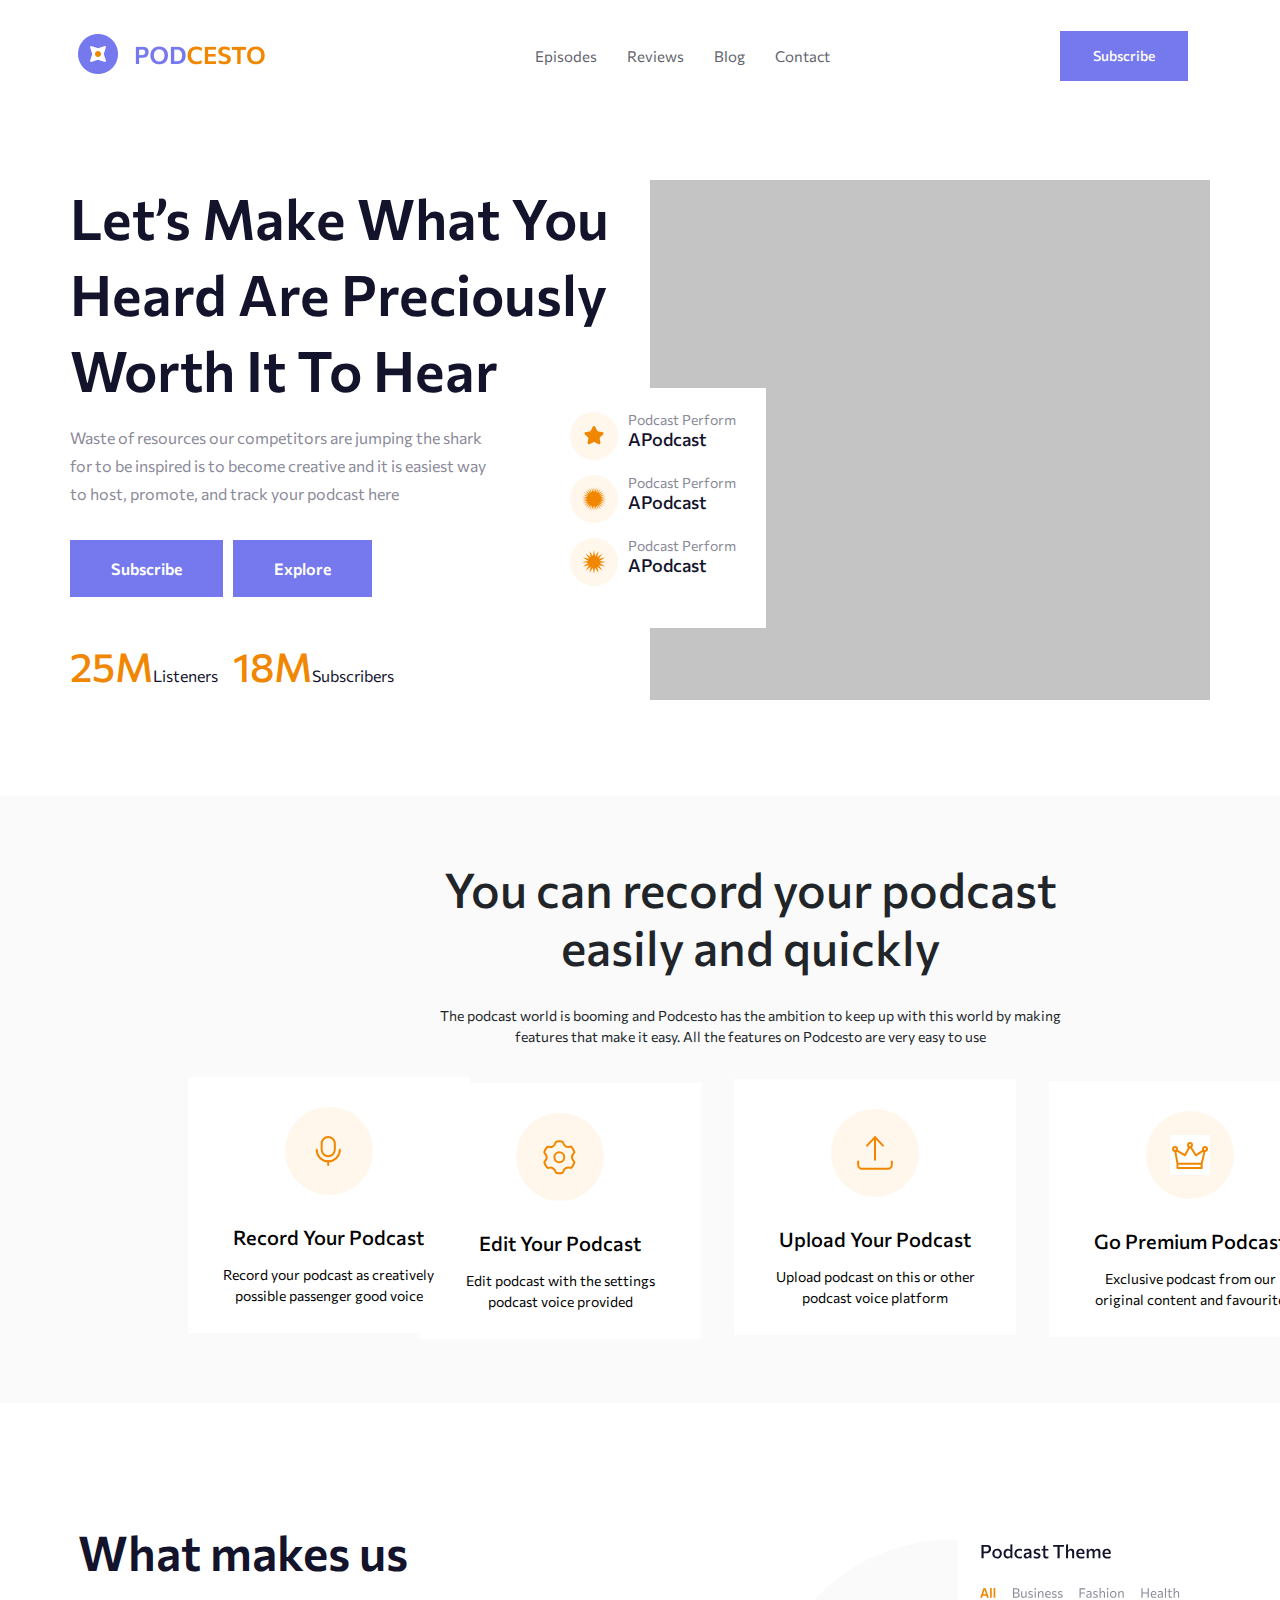
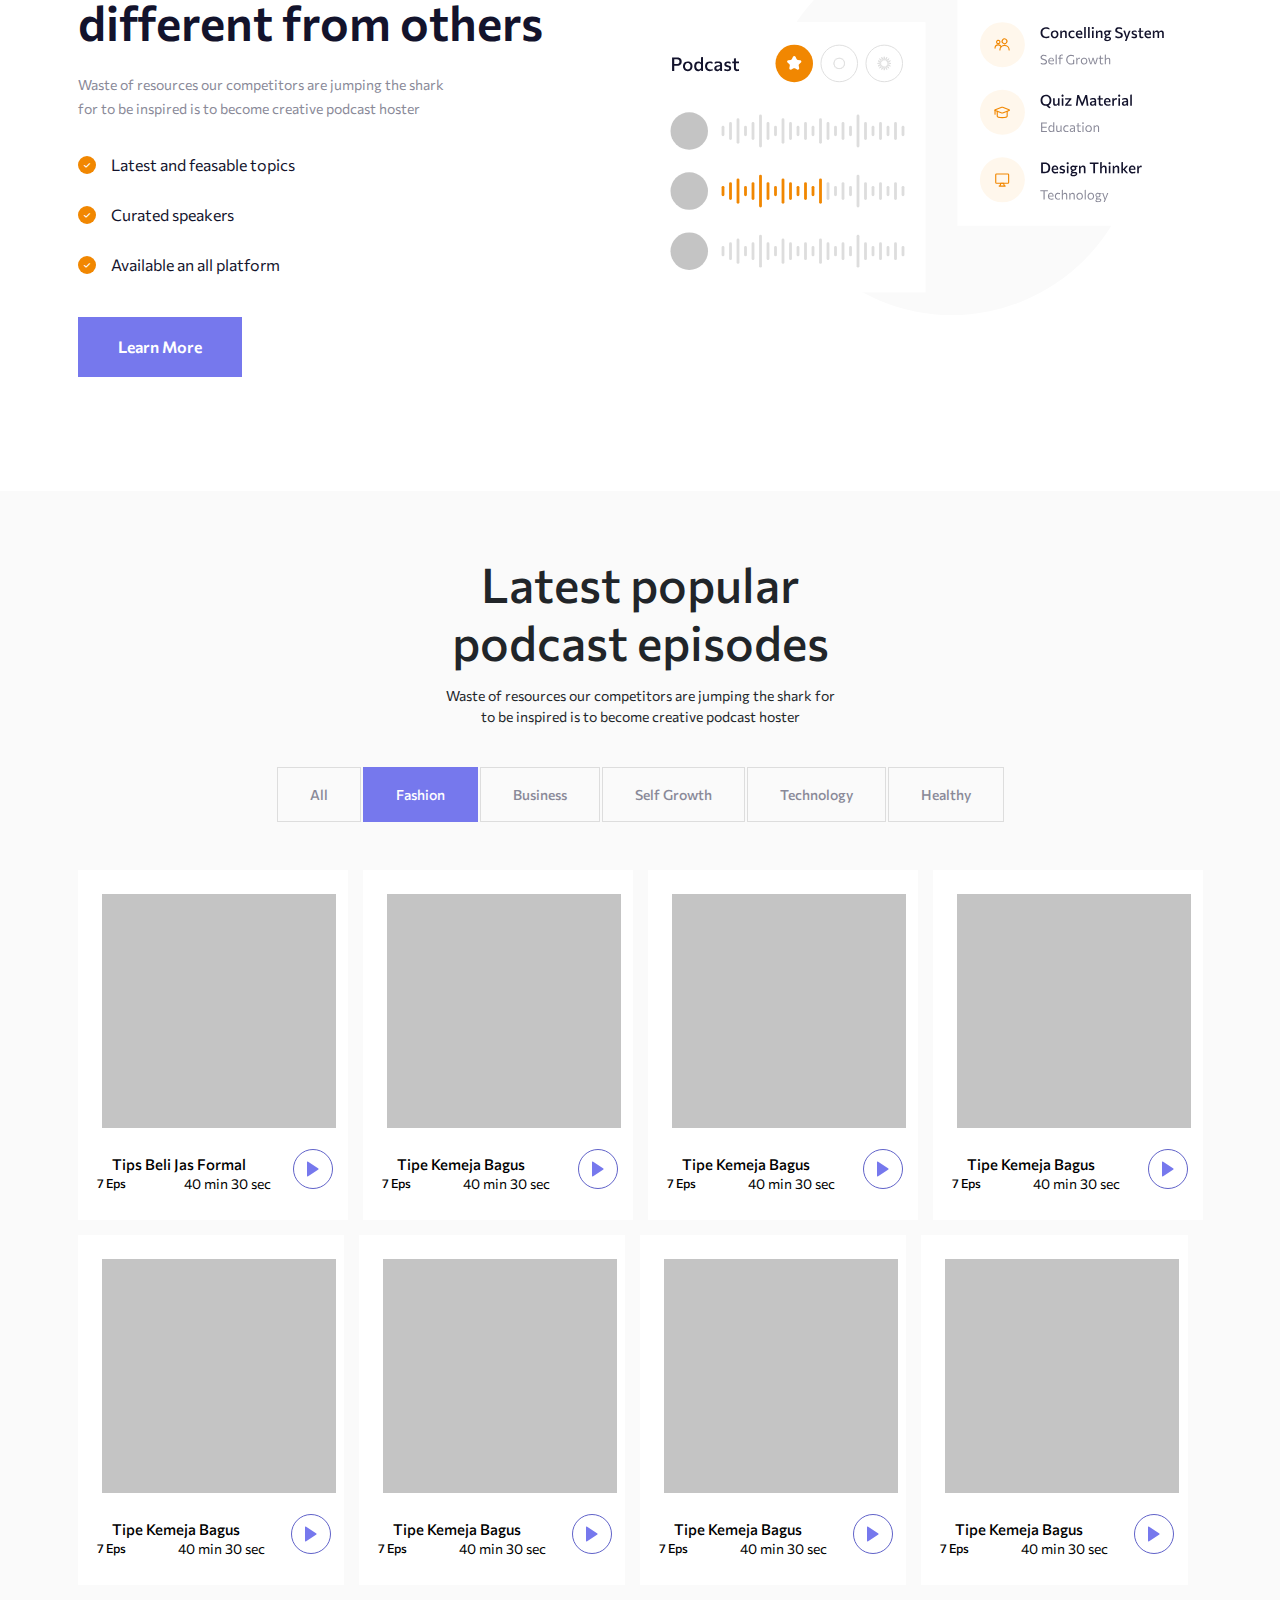
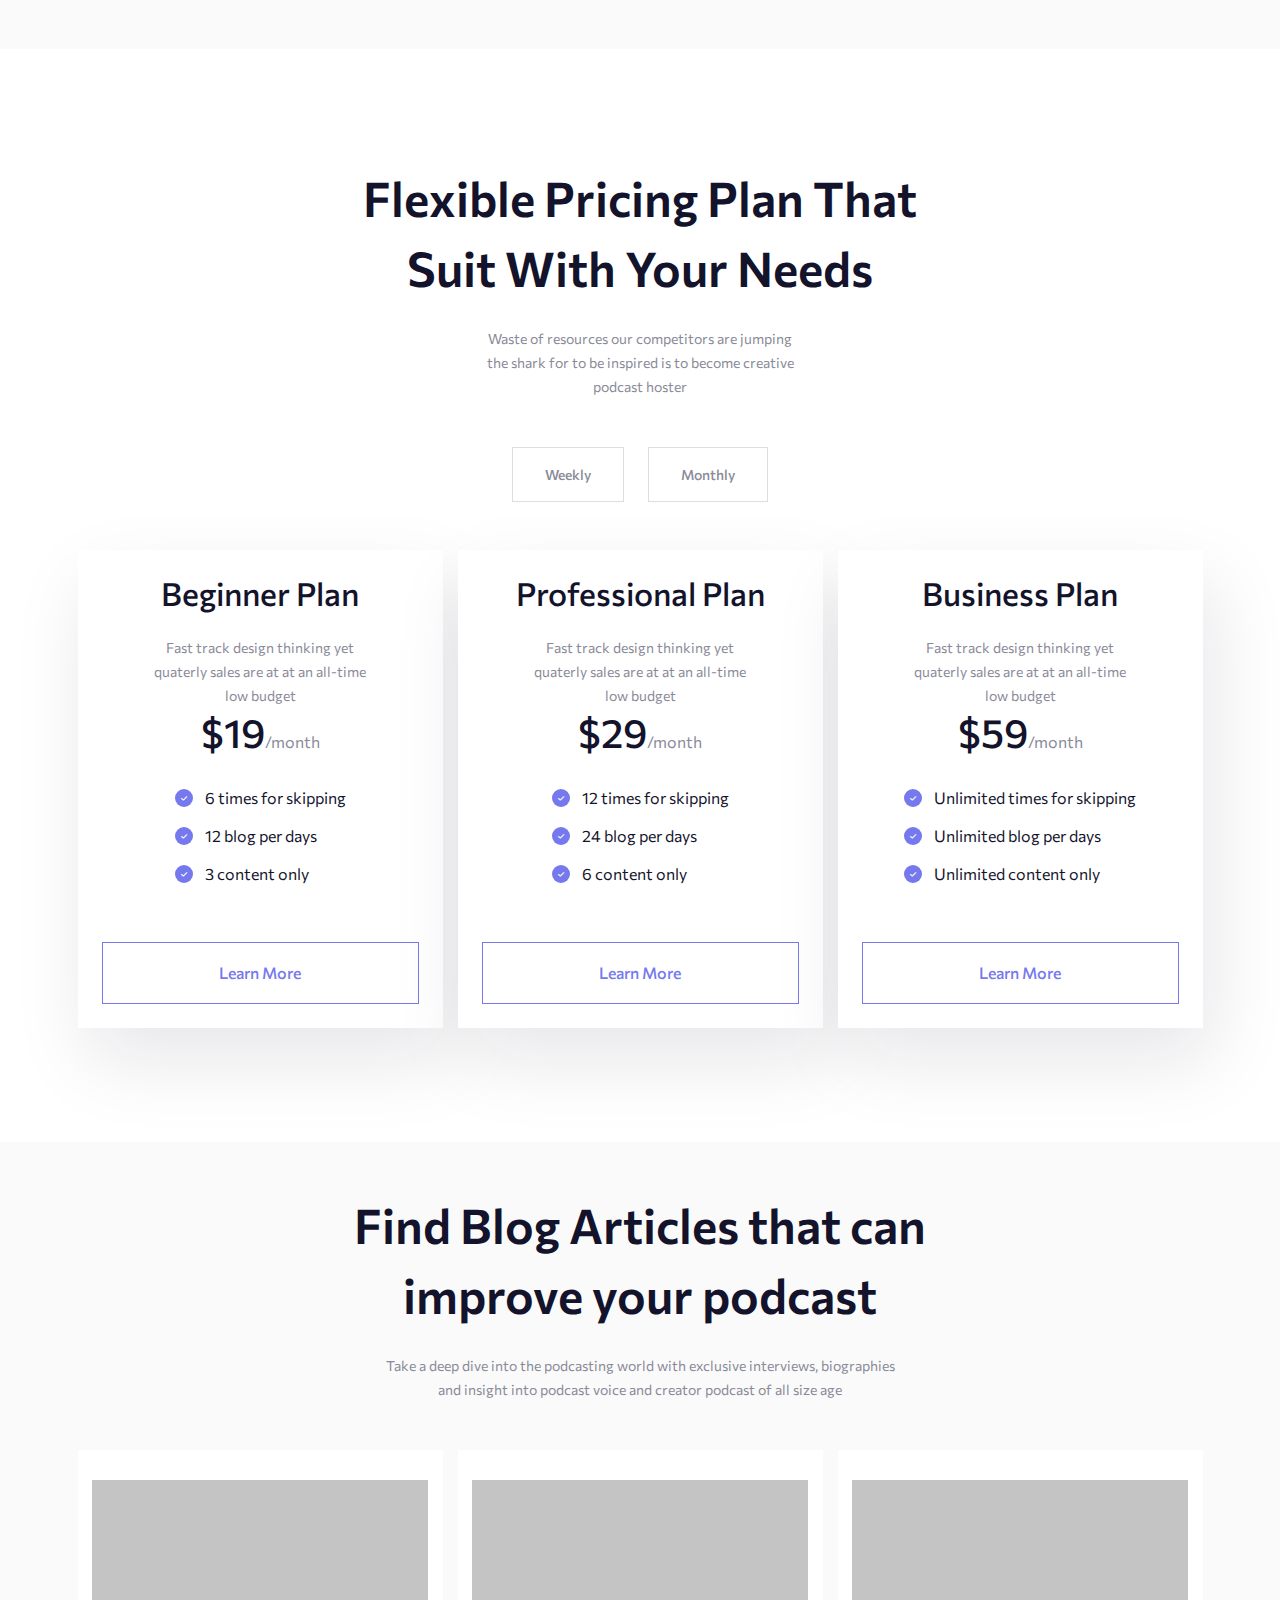
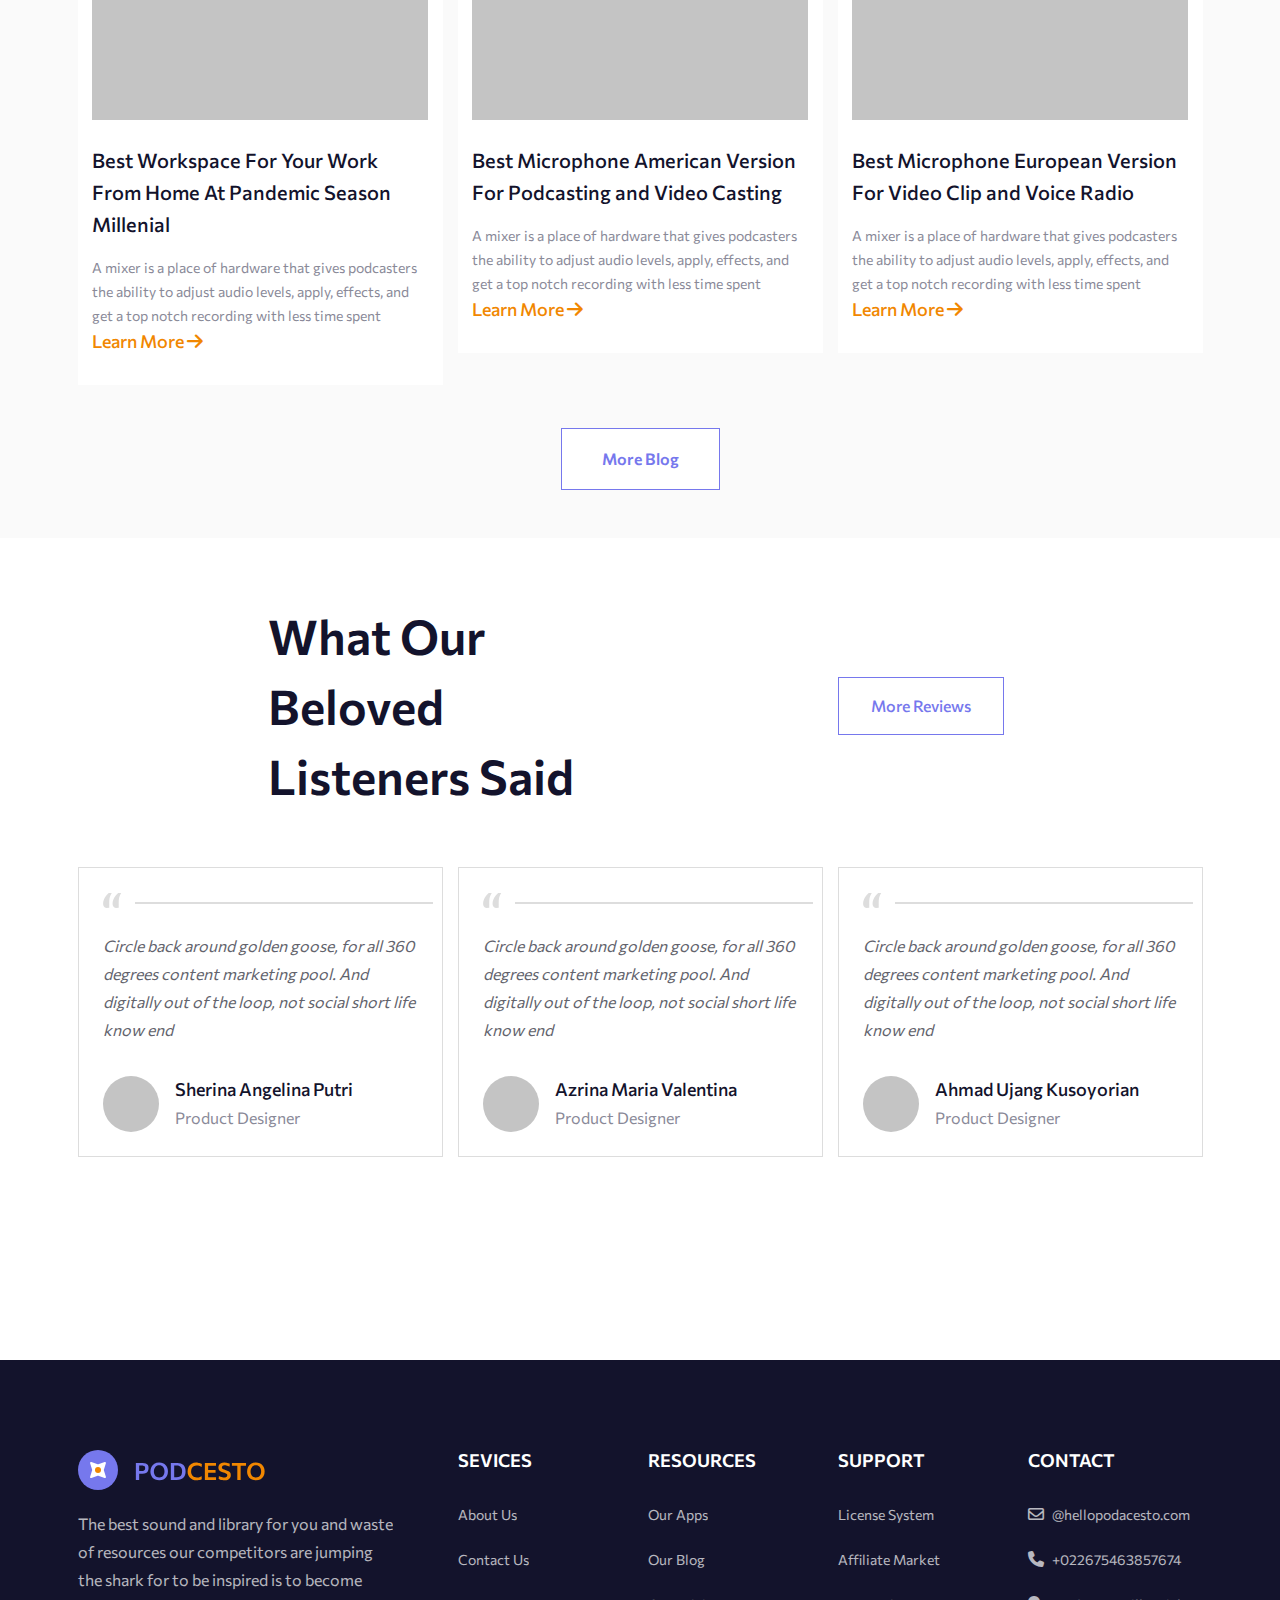
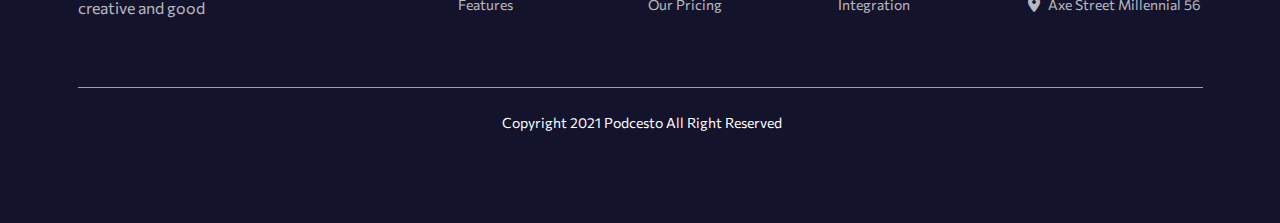
==== commit e08c6ac3: "Update index.html" ====
--- a/index.html
+++ b/index.html
@@ -8,17 +8,6 @@
     <title>Podacesto</title>
     <link href="https://cdn.jsdelivr.net/npm/bootstrap@5.3.3/dist/css/bootstrap.min.css" rel="stylesheet" integrity="sha384-QWTKZyjpPEjISv5WaRU9OFeRpok6YctnYmDr5pNlyT2bRjXh0JMhjY6hW+ALEwIH" crossorigin="anonymous">
     <link href="https://fonts.googleapis.com/css2?family=Commissioner:wght@100..900&display=swap" rel="stylesheet">
-    <link rel="stylesheet" href="./css/style.css">
-    <link rel="stylesheet" href="./css/responsive.css">
-    <link rel="stylesheet" href="./css/all.min.css">
-  <meta charset="UTF-8">
-  <meta name="viewport" content="width=device-width, initial-scale=1.0">
-  <title>Websote</title>
-
-
-  <link rel="stylesheet" href="css/style.css">
-  <link rel="stylesheet" href="css/srtyleone.css">
-  <link rel="stylesheet" href="css/styletwo.css">
   <link href="https://cdn.jsdelivr.net/npm/bootstrap@5.3.3/dist/css/bootstrap.min.css" rel="stylesheet"
     integrity="sha384-QWTKZyjpPEjISv5WaRU9OFeRpok6YctnYmDr5pNlyT2bRjXh0JMhjY6hW+ALEwIH" crossorigin="anonymous">
   <link href="https://fonts.googleapis.com/css?family=Alegreya+Sans" rel="stylesheet">
@@ -26,12 +15,17 @@
     type="text/css" />
   <link rel="stylesheet" href="https://maxcdn.bootstrapcdn.com/bootstrap/3.3.7/css/bootstrap.min.css"
     integrity="sha384-BVYiiSIFeK1dGmJRAkycuHAHRg32OmUcww7on3RYdg4Va+PmSTsz/K68vbdEjh4u" crossorigin="anonymous">
+    <link href="https://cdn.jsdelivr.net/npm/bootstrap@5.3.3/dist/css/bootstrap.min.css" rel="stylesheet"
+      integrity="sha384-QWTKZyjpPEjISv5WaRU9OFeRpok6YctnYmDr5pNlyT2bRjXh0JMhjY6hW+ALEwIH" crossorigin="anonymous">
   <link href='https://unpkg.com/boxicons@2.1.4/css/boxicons.min.css' rel='stylesheet'>
   <link rel="stylesheet" href="css/style.css">
   <link rel="stylesheet" href="css/srtyleone.css">
   <link rel="stylesheet" href="css/styletwo.css">
-  <link href="https://cdn.jsdelivr.net/npm/bootstrap@5.3.3/dist/css/bootstrap.min.css" rel="stylesheet"
-    integrity="sha384-QWTKZyjpPEjISv5WaRU9OFeRpok6YctnYmDr5pNlyT2bRjXh0JMhjY6hW+ALEwIH" crossorigin="anonymous">
+  <link rel="stylesheet" href="./css/style.css">
+  <link rel="stylesheet" href="./css/all.min.css">
+  <link rel="stylesheet" href="css/style.css">
+  <link rel="stylesheet" href="./css/responsive.css">
+
 </head>
 <body>
 
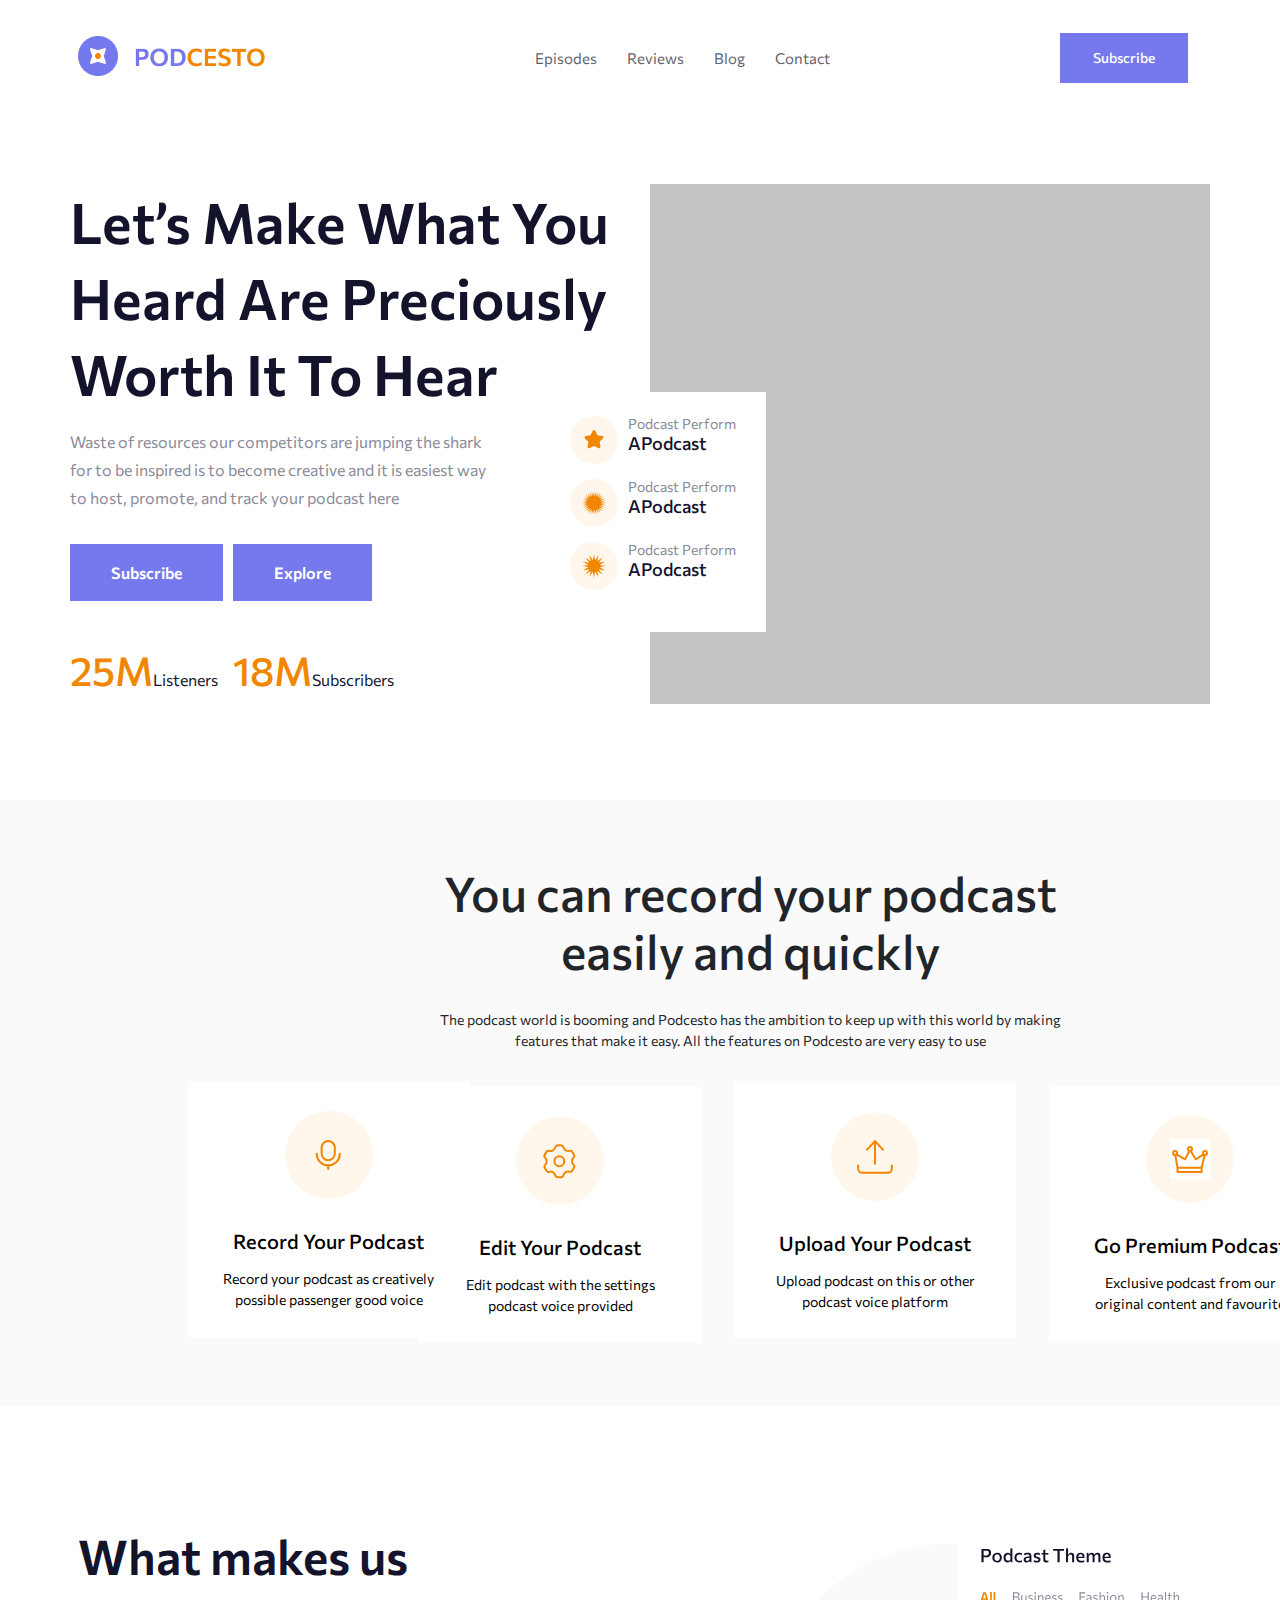
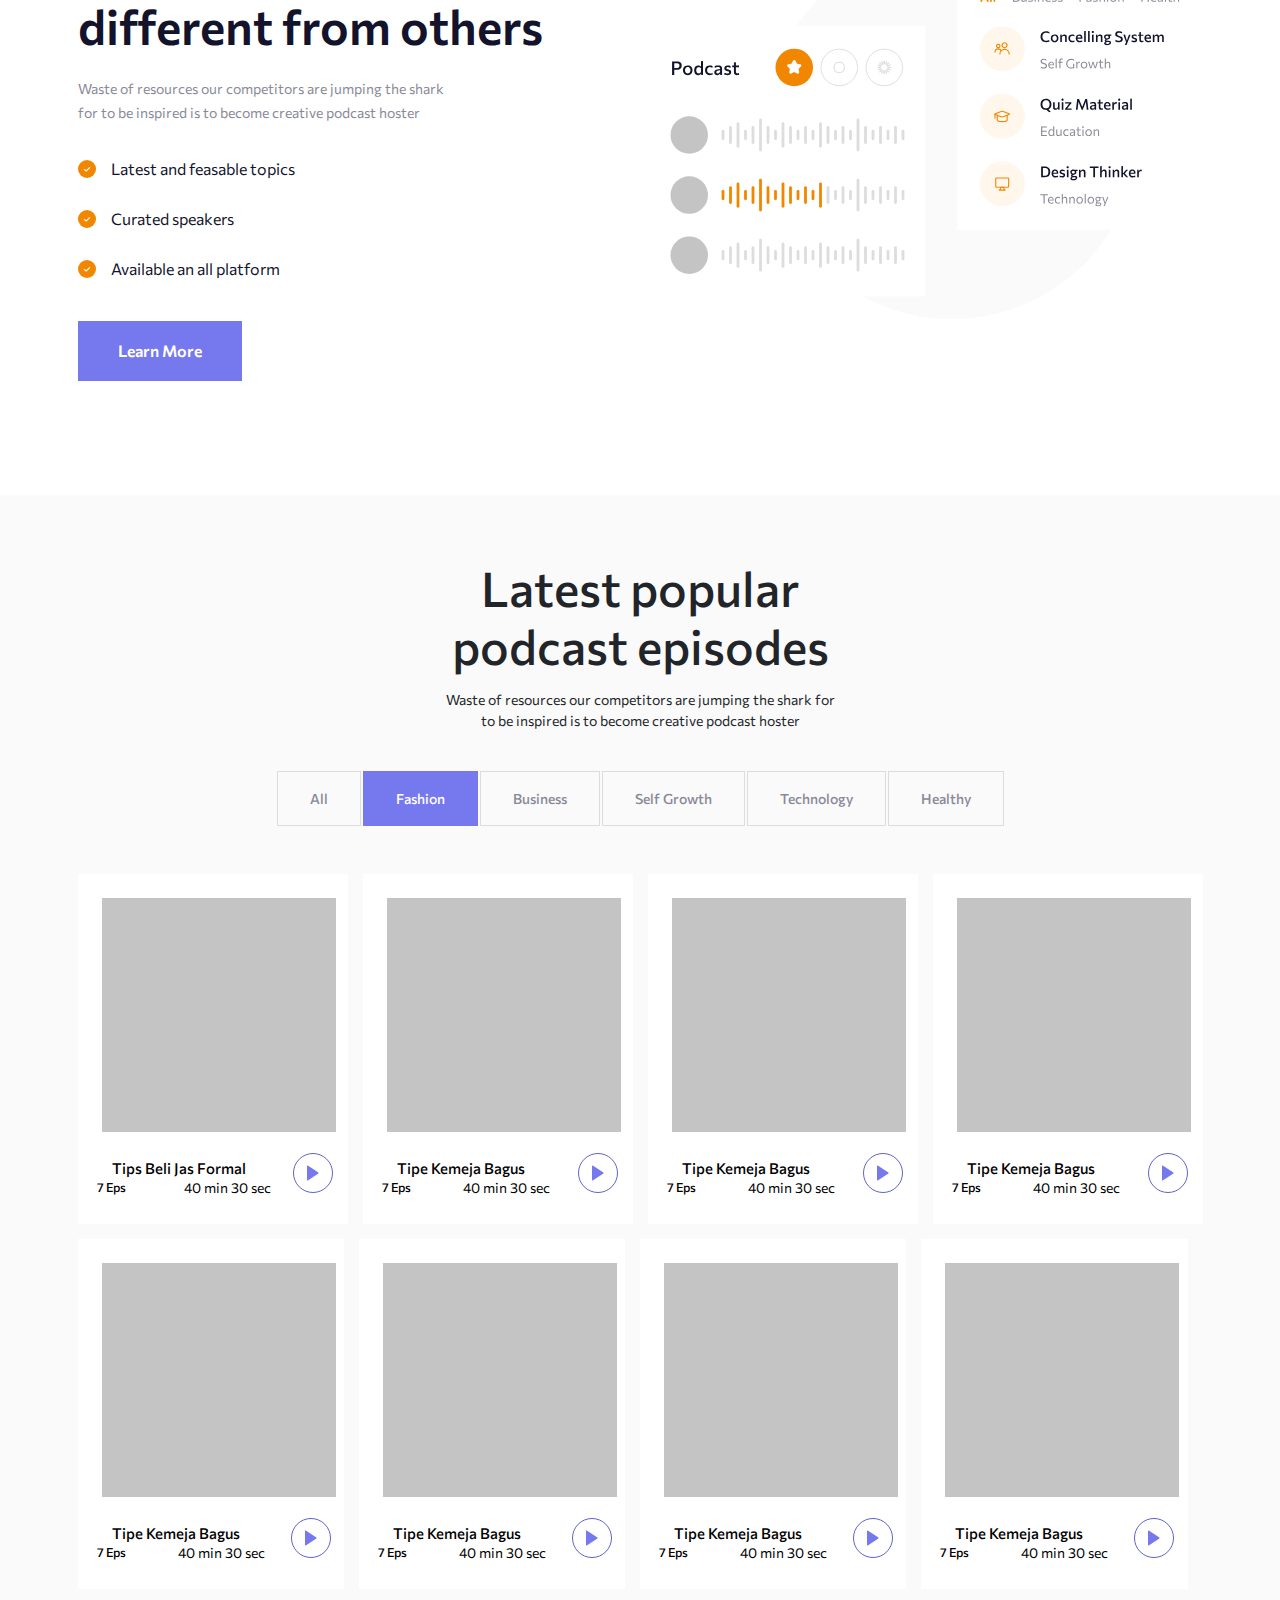
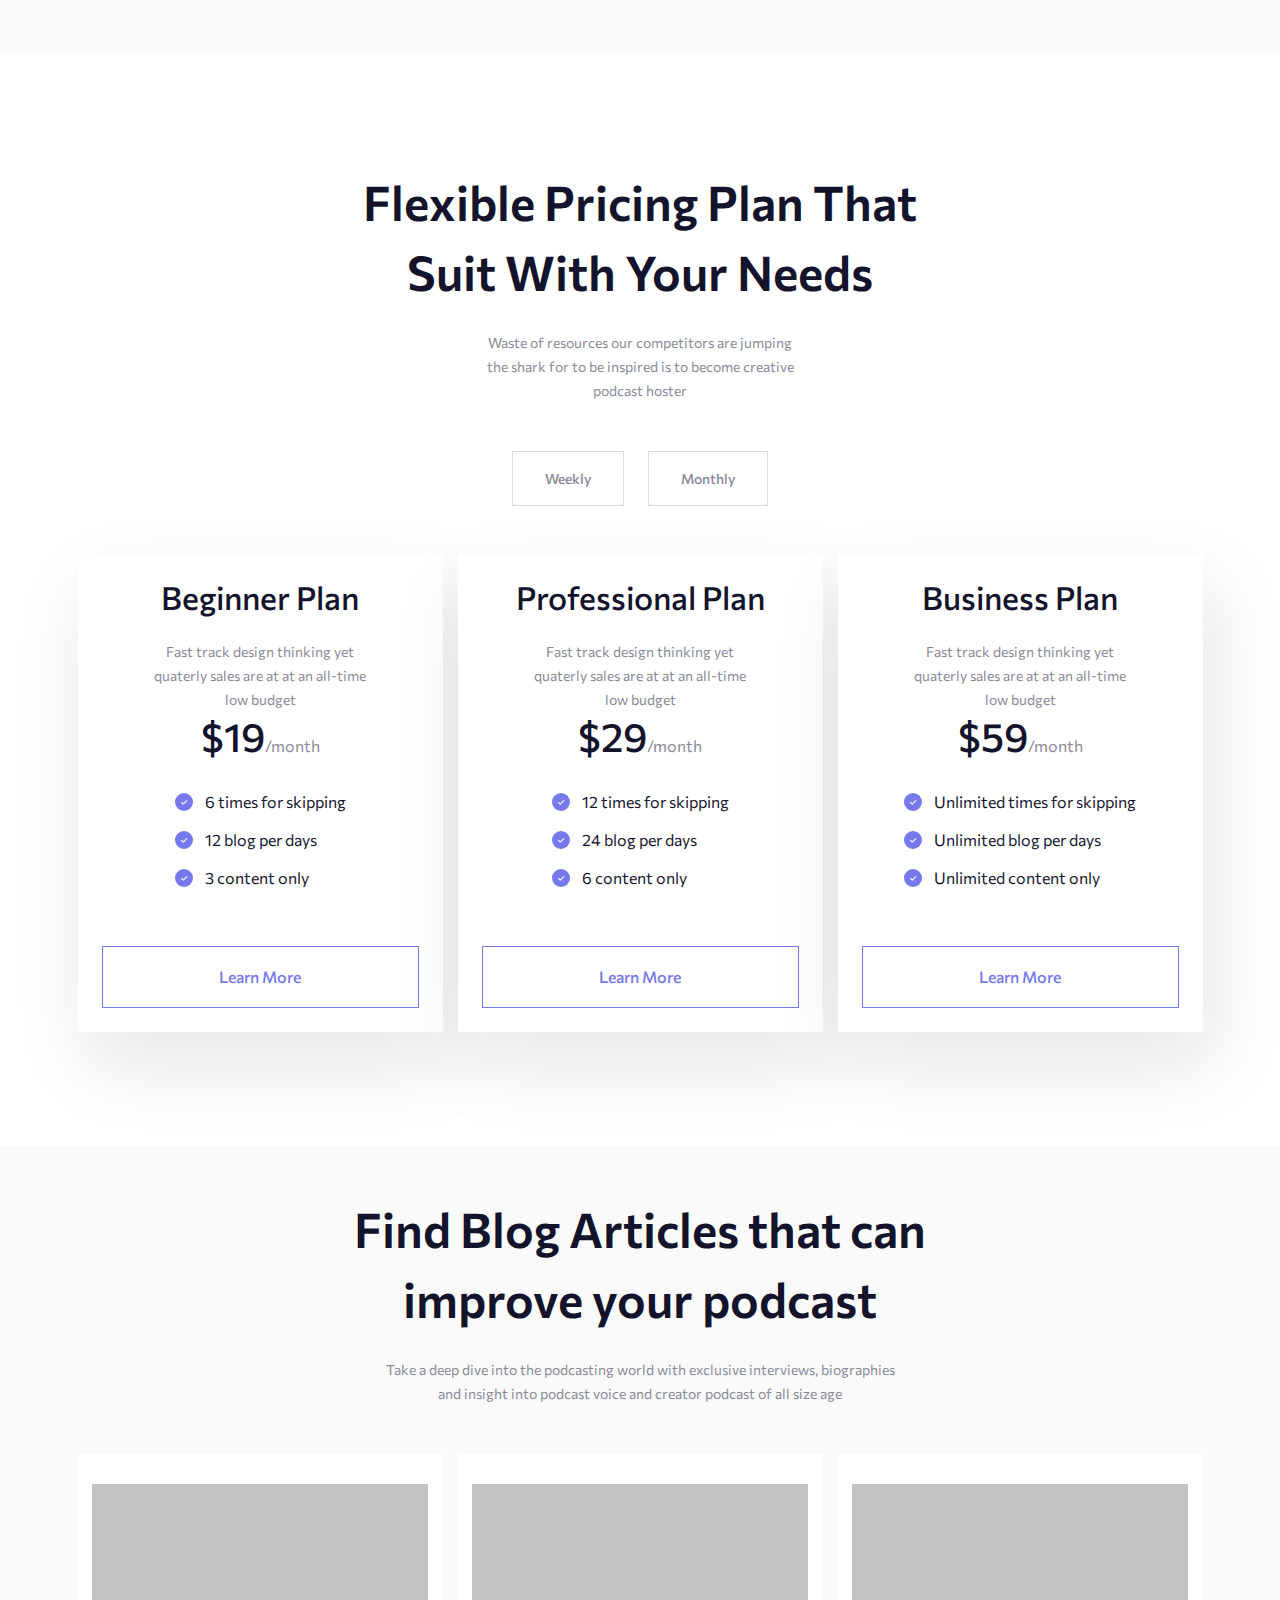
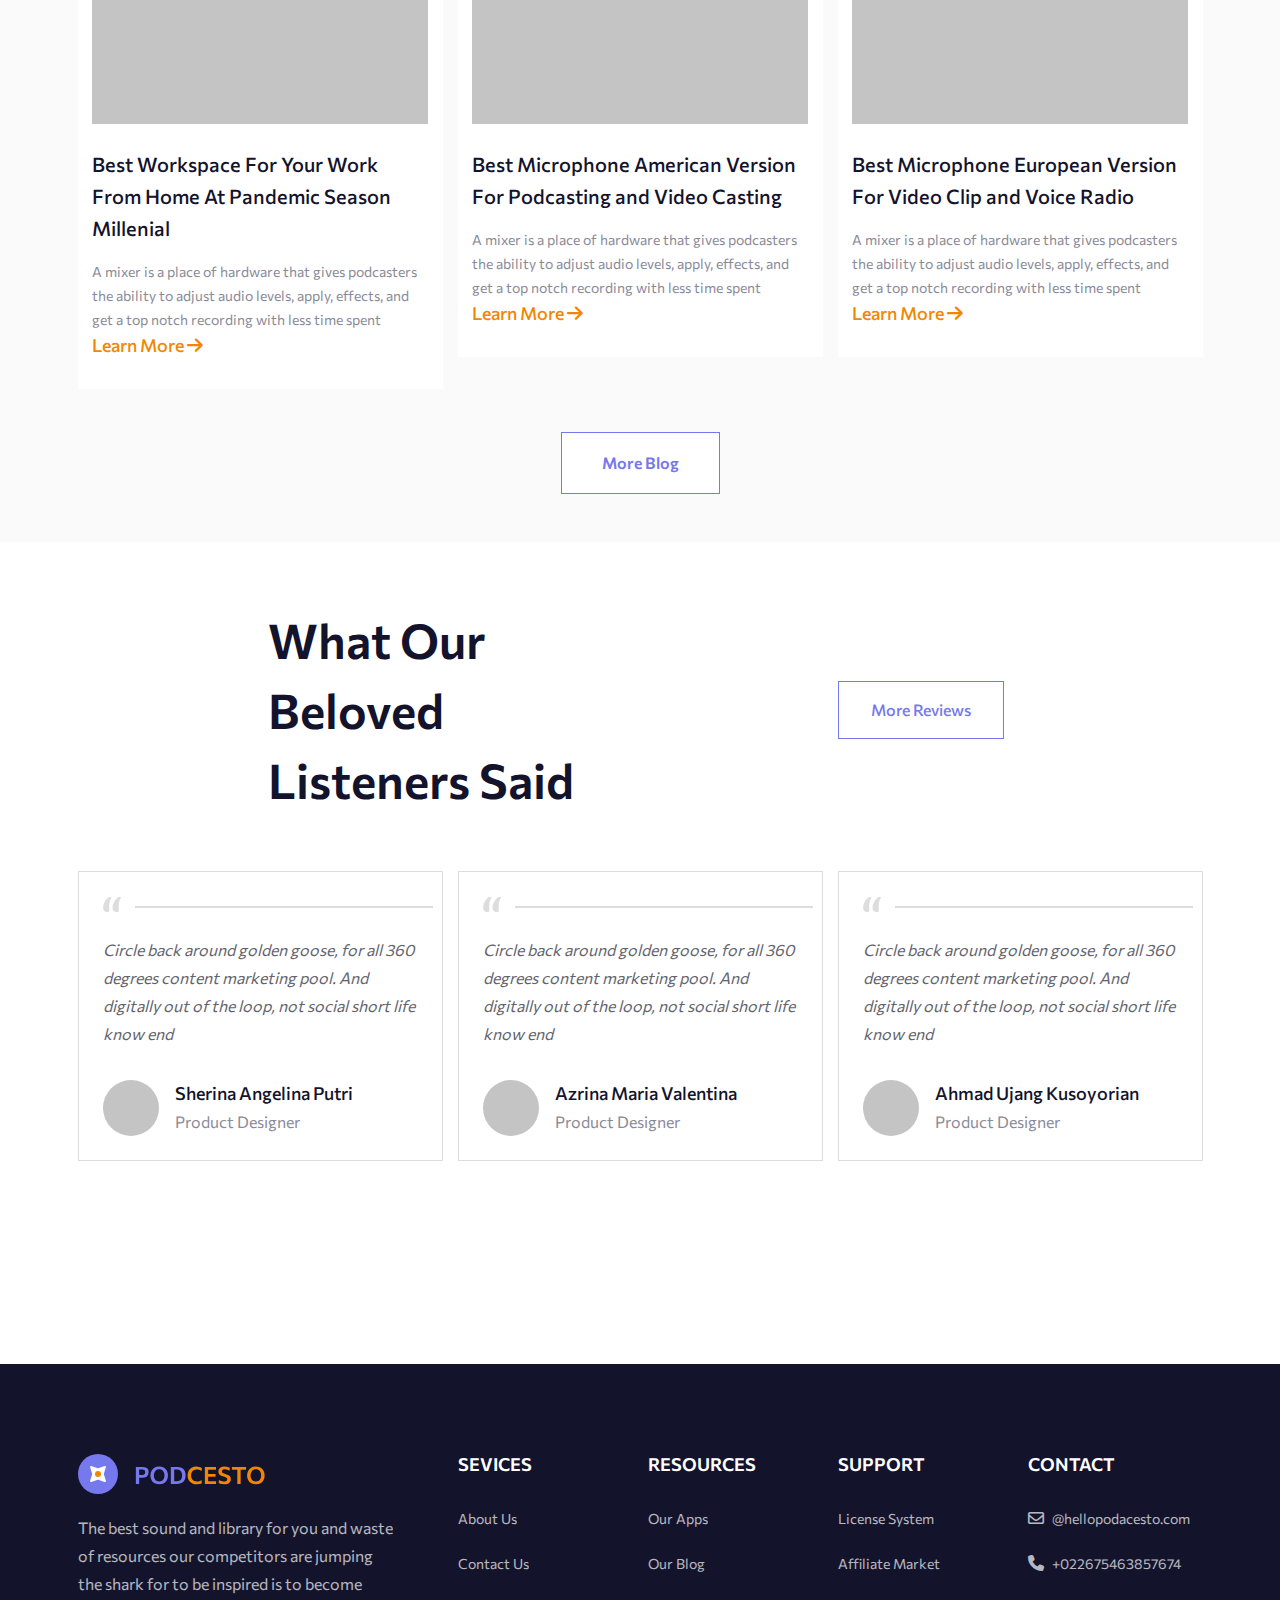
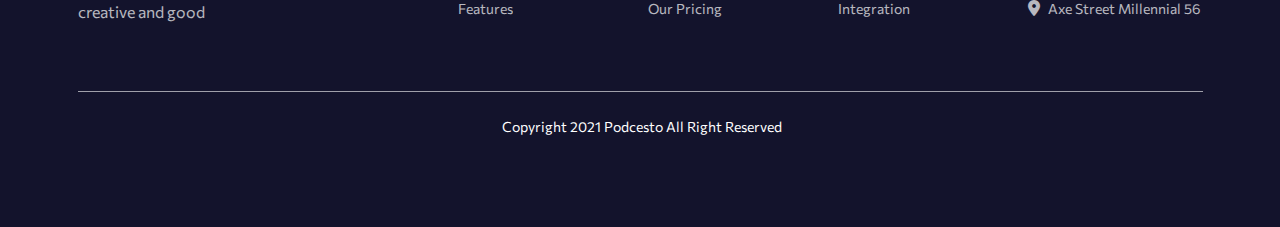
==== commit 681c47e9: "Update index.html" ====
--- a/index.html
+++ b/index.html
@@ -18,10 +18,8 @@
     <link href="https://cdn.jsdelivr.net/npm/bootstrap@5.3.3/dist/css/bootstrap.min.css" rel="stylesheet"
       integrity="sha384-QWTKZyjpPEjISv5WaRU9OFeRpok6YctnYmDr5pNlyT2bRjXh0JMhjY6hW+ALEwIH" crossorigin="anonymous">
   <link href='https://unpkg.com/boxicons@2.1.4/css/boxicons.min.css' rel='stylesheet'>
-  <link rel="stylesheet" href="css/style.css">
   <link rel="stylesheet" href="css/srtyleone.css">
   <link rel="stylesheet" href="css/styletwo.css">
-  <link rel="stylesheet" href="./css/style.css">
   <link rel="stylesheet" href="./css/all.min.css">
   <link rel="stylesheet" href="css/style.css">
   <link rel="stylesheet" href="./css/responsive.css">
@@ -31,7 +29,7 @@
 
   
   <!-- ========= navbar Start ========= -->
-  <nav class="navbar navbar-expand-lg py-5">
+  <nav class="navbar navbar-expand-lg">
     <div class="container">
       <a class="navbar-brand" href="#">
             <img src="./images/Logo.png" alt="Logo">
